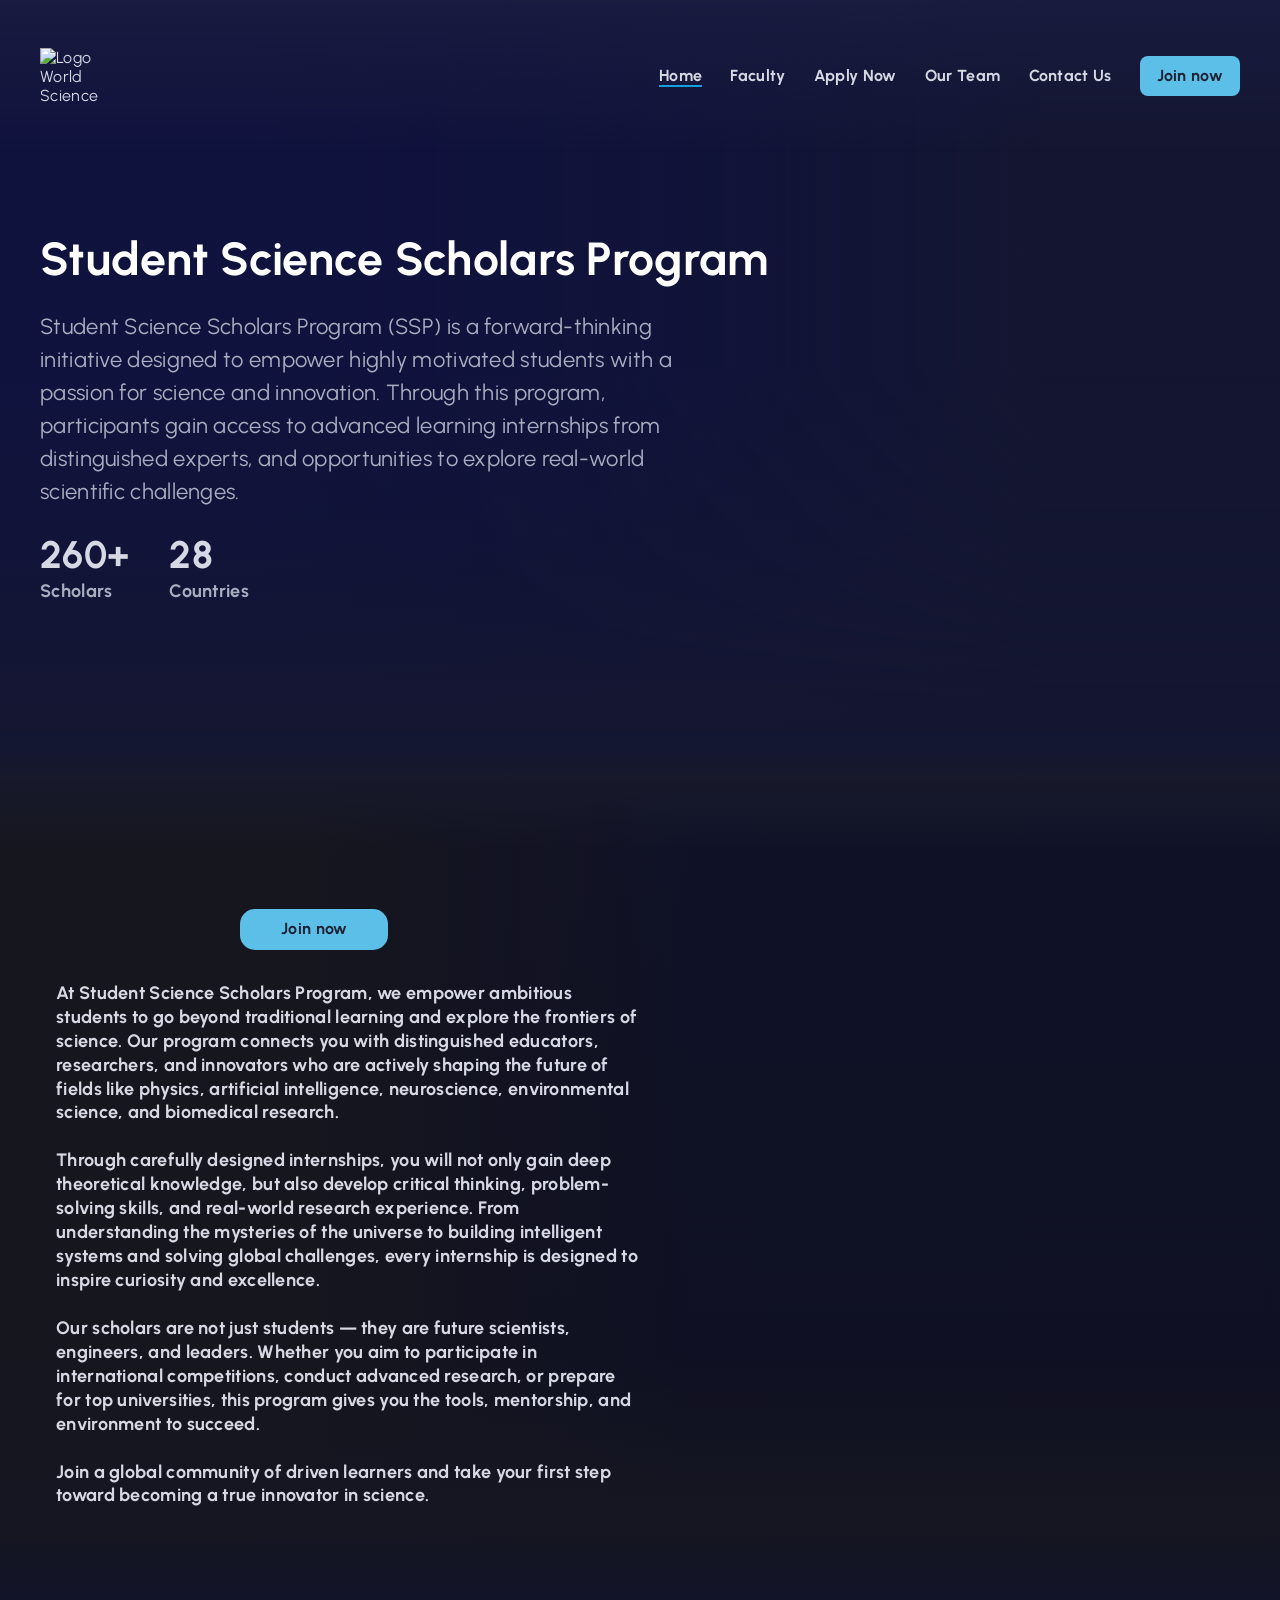
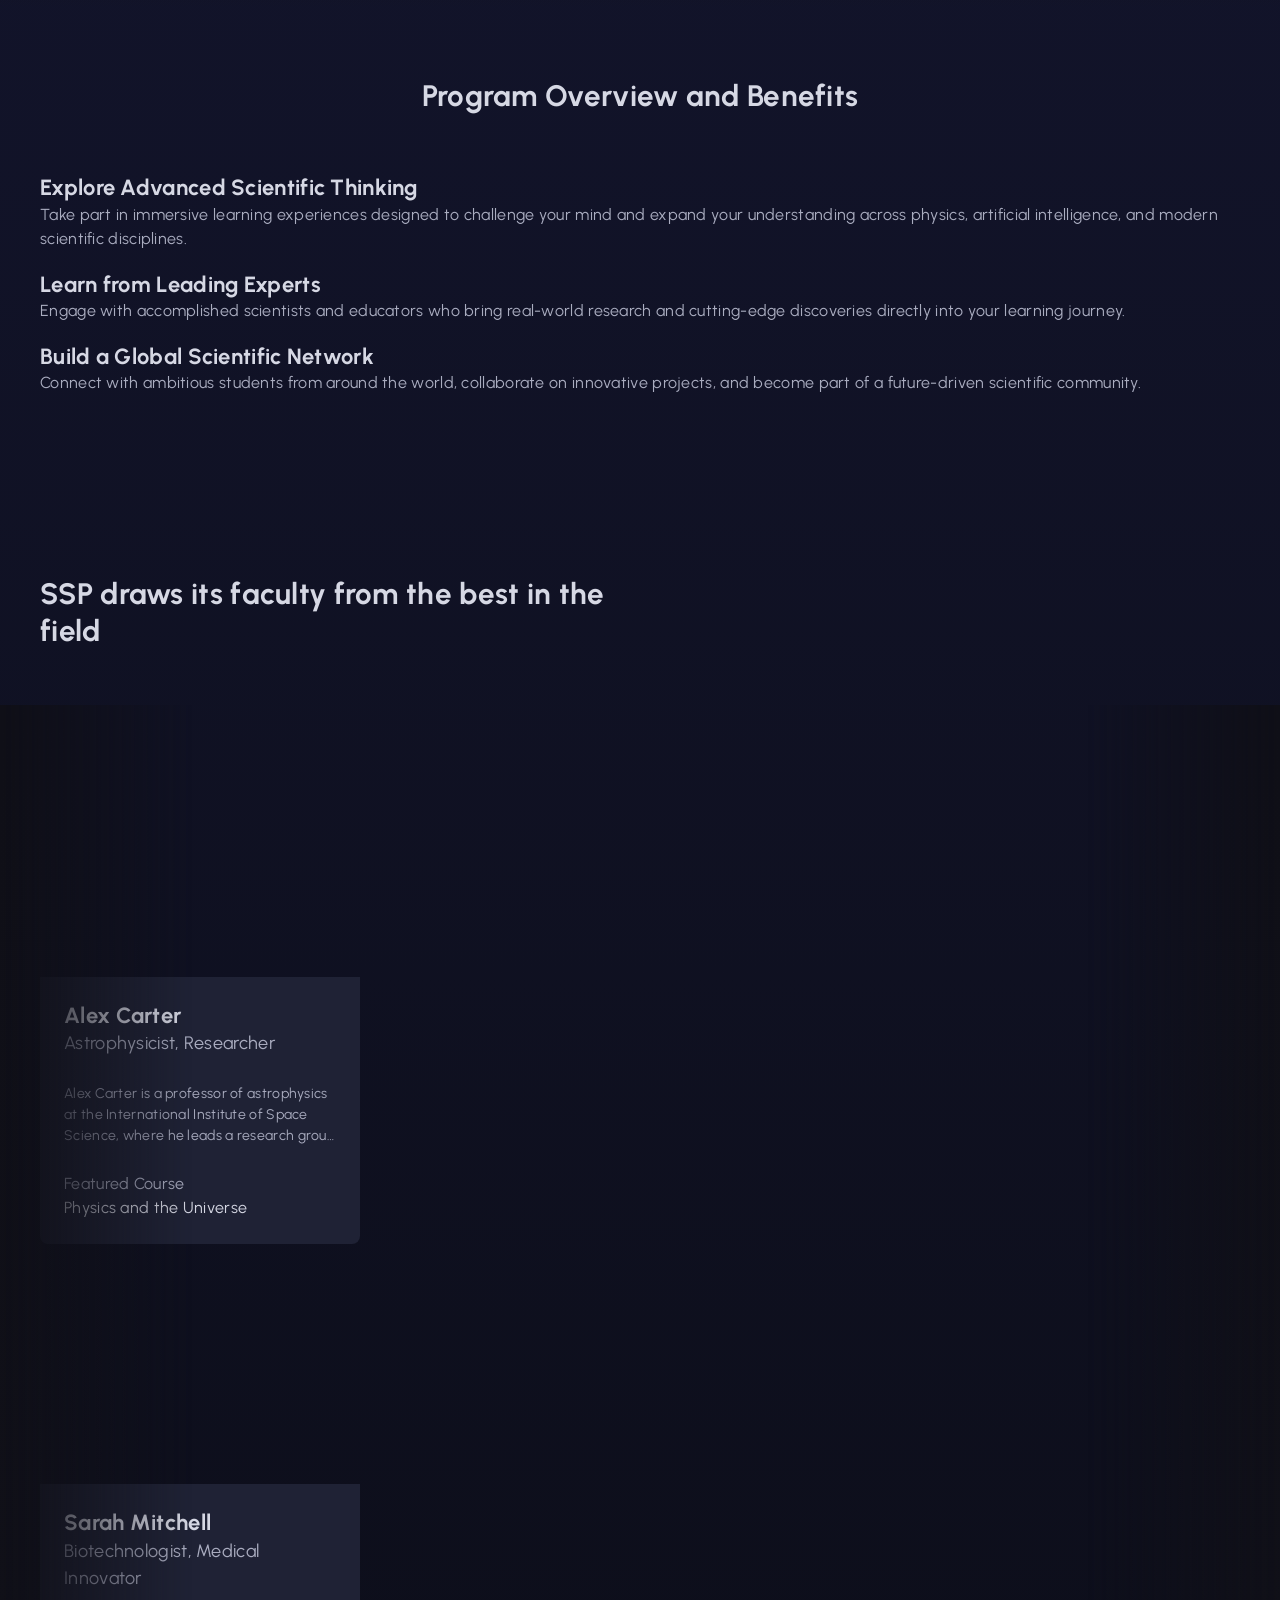
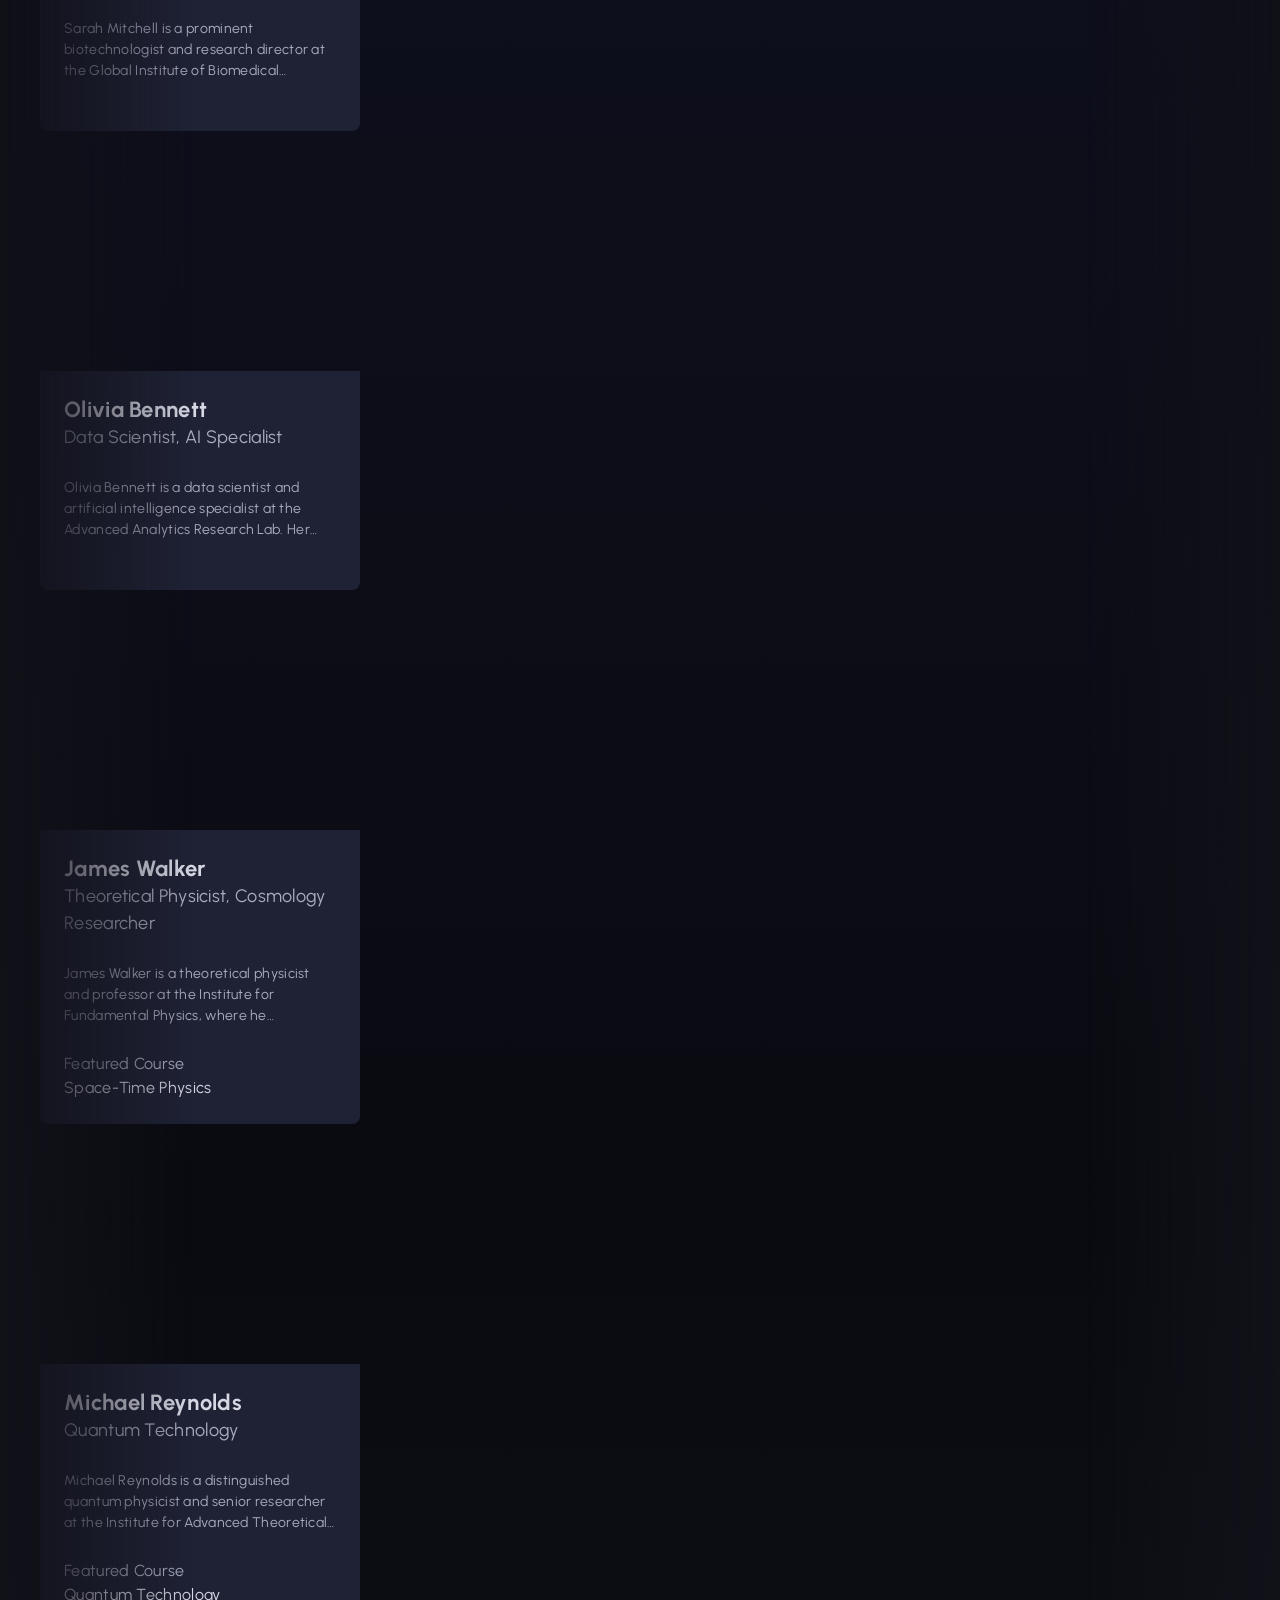
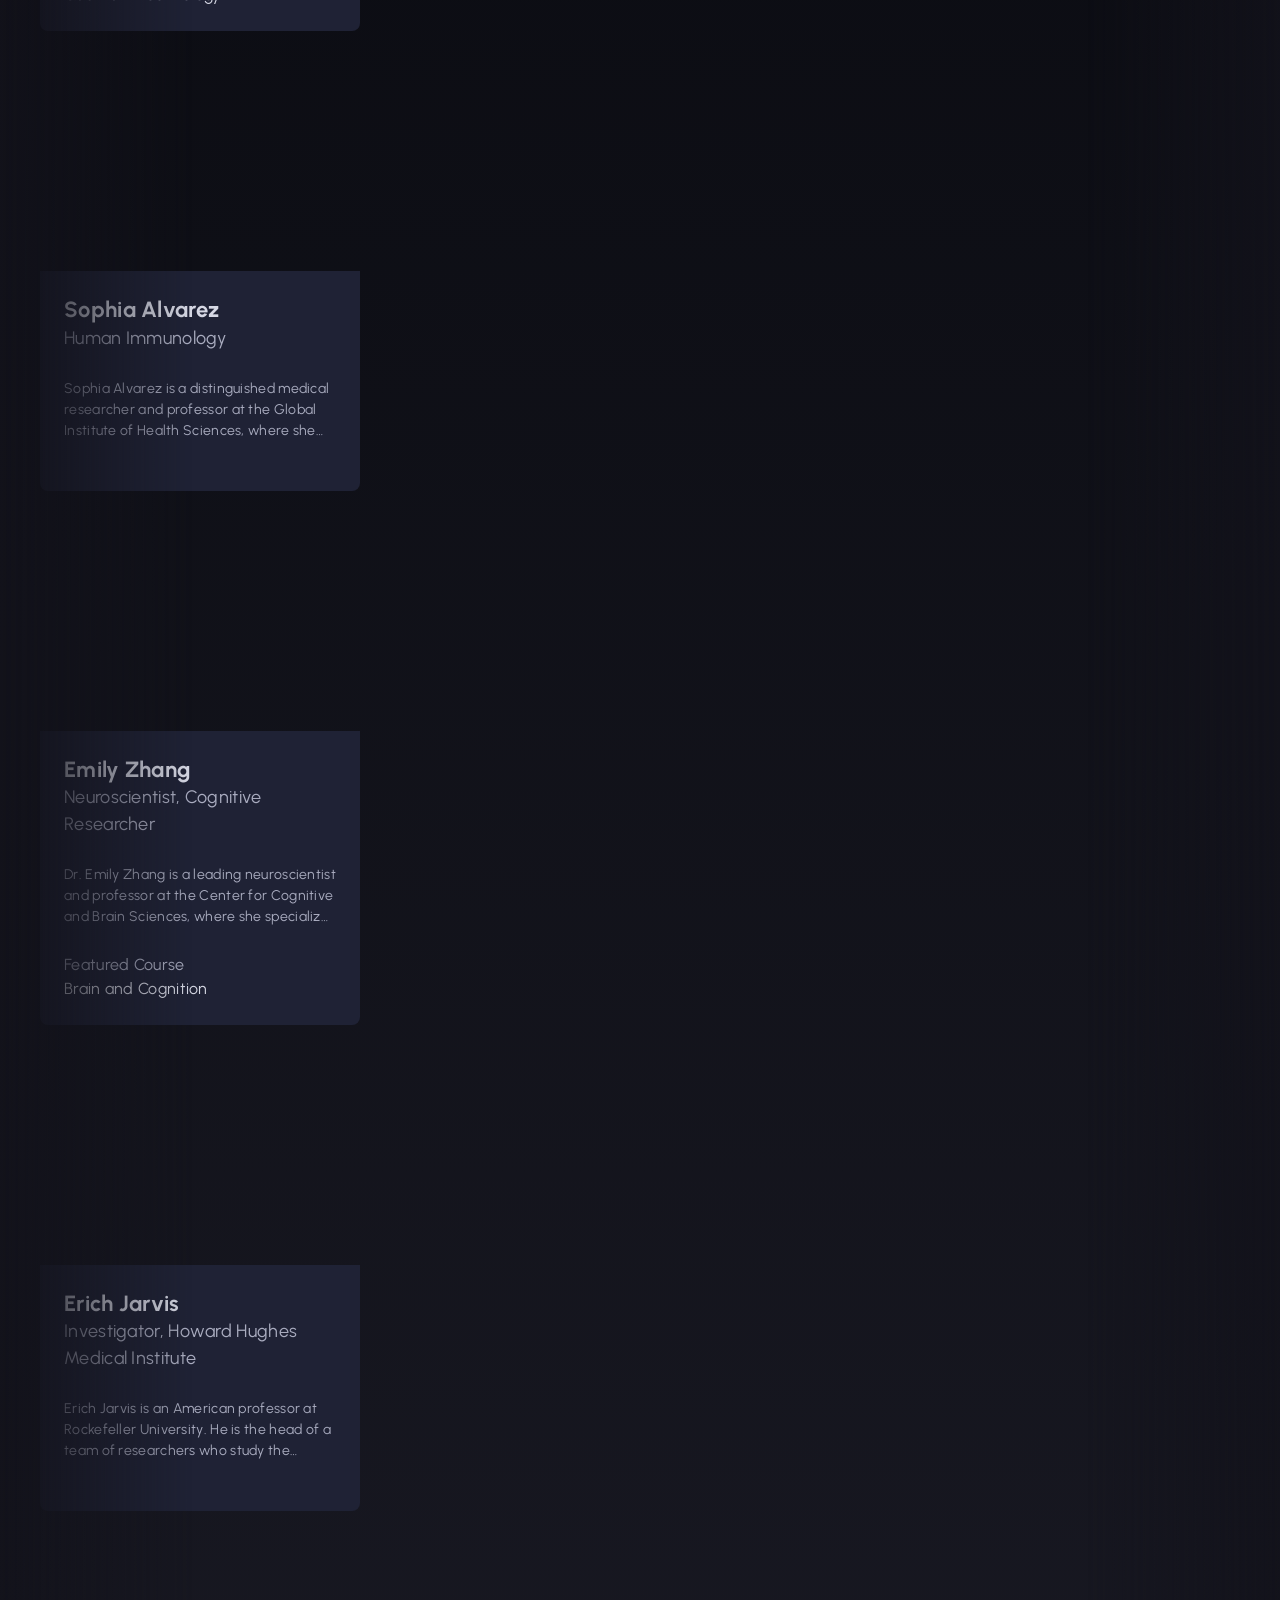
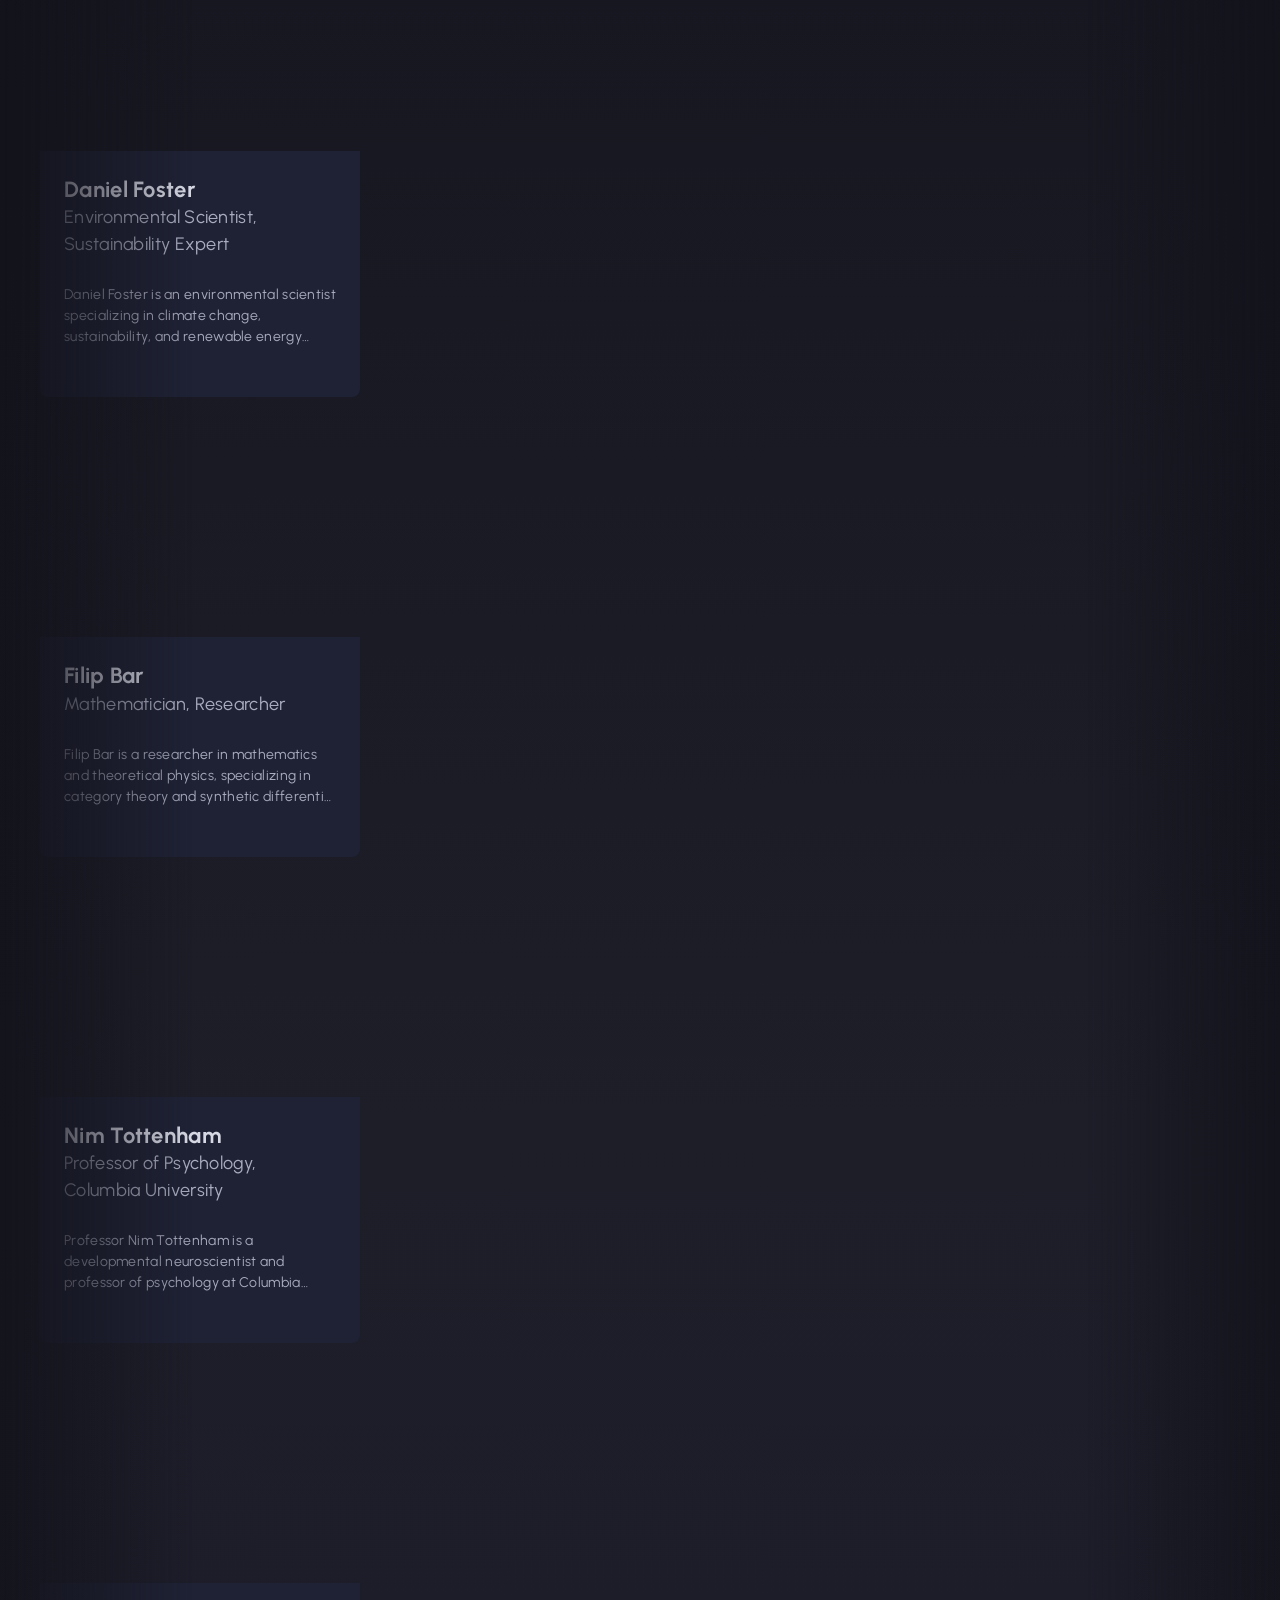
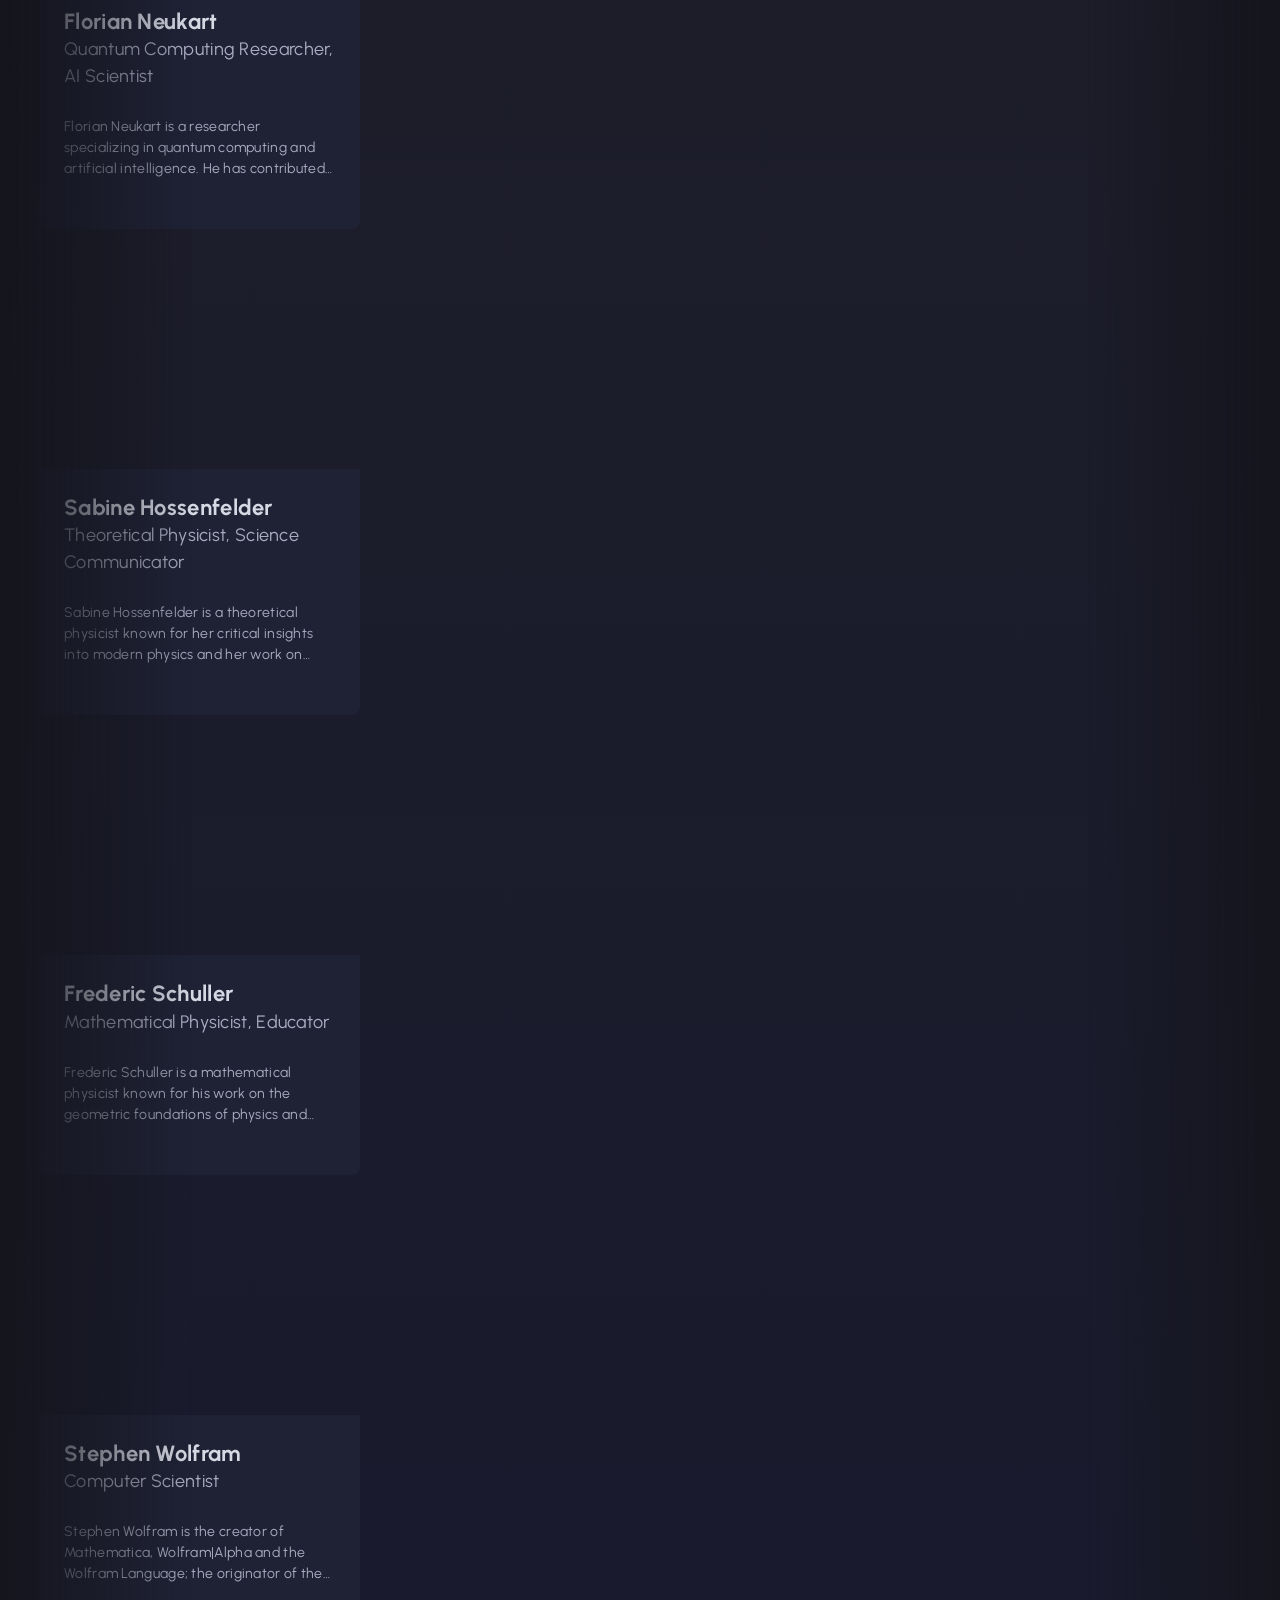
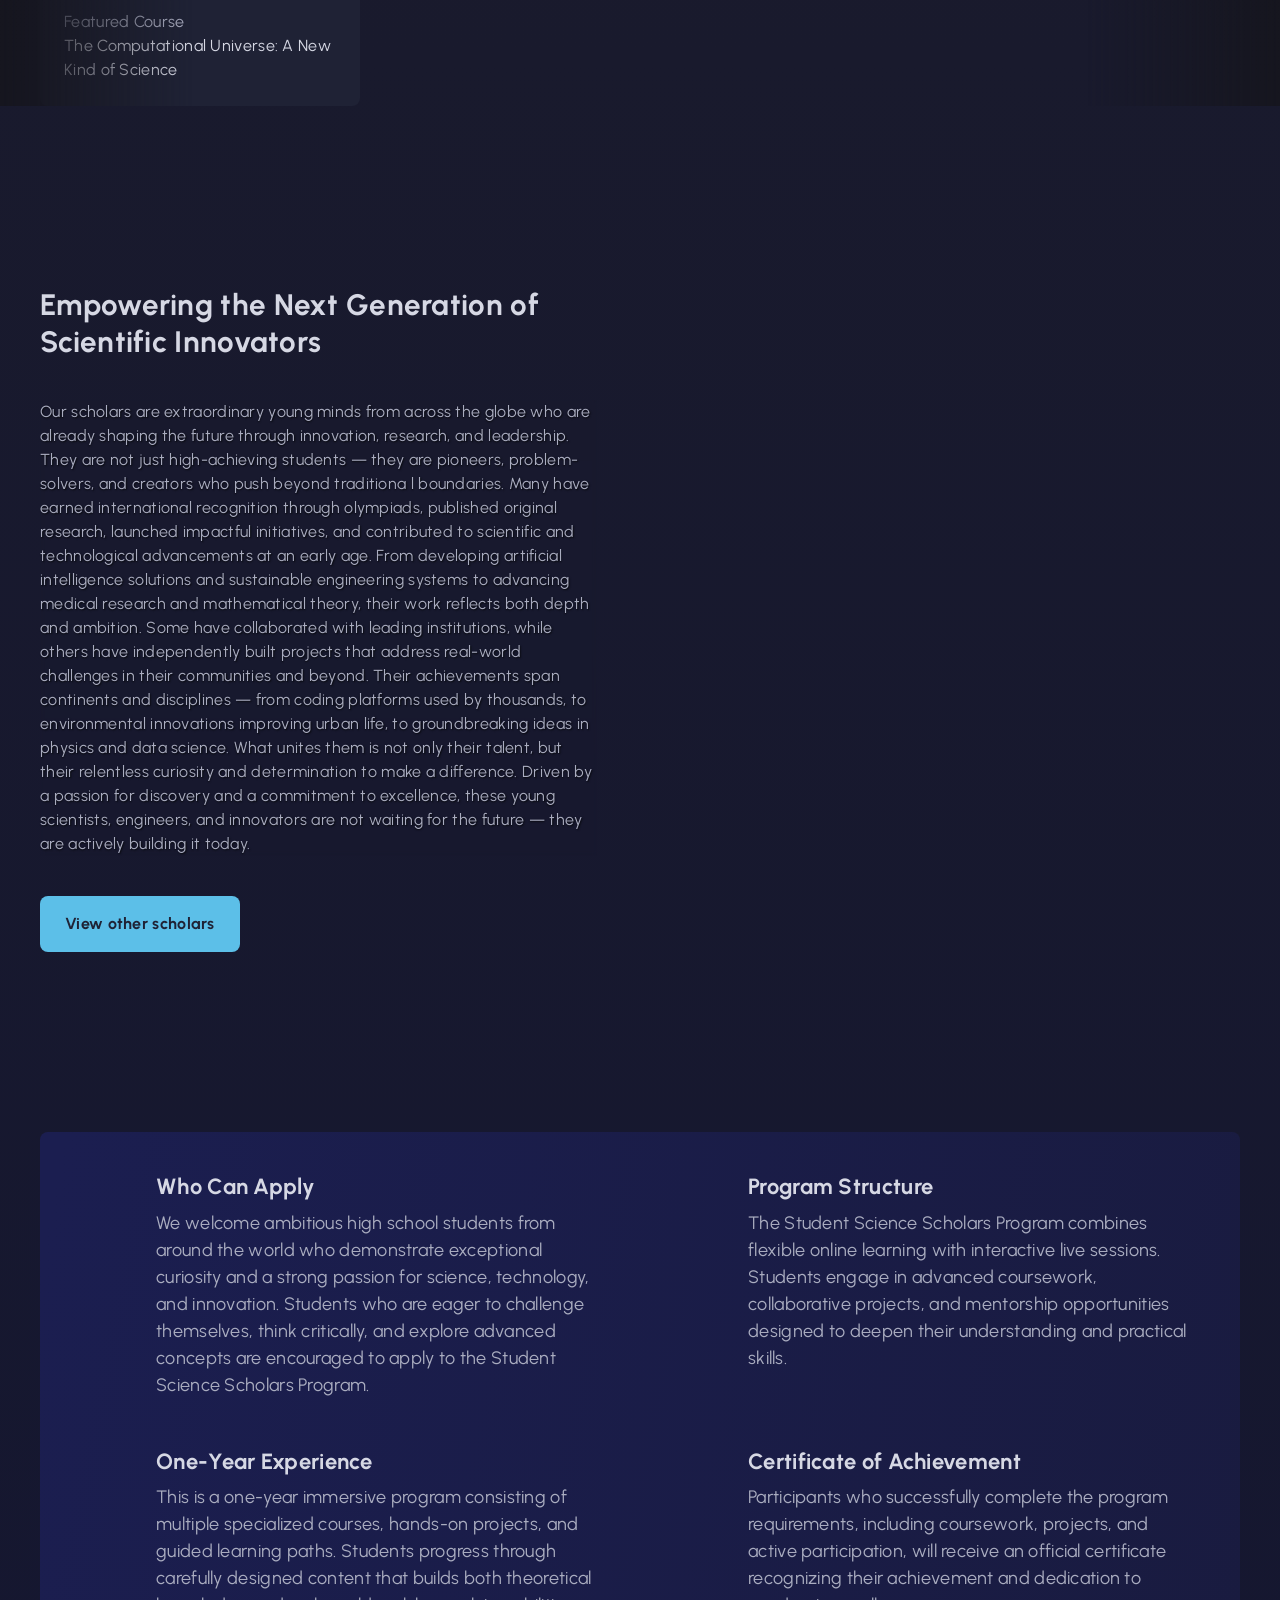
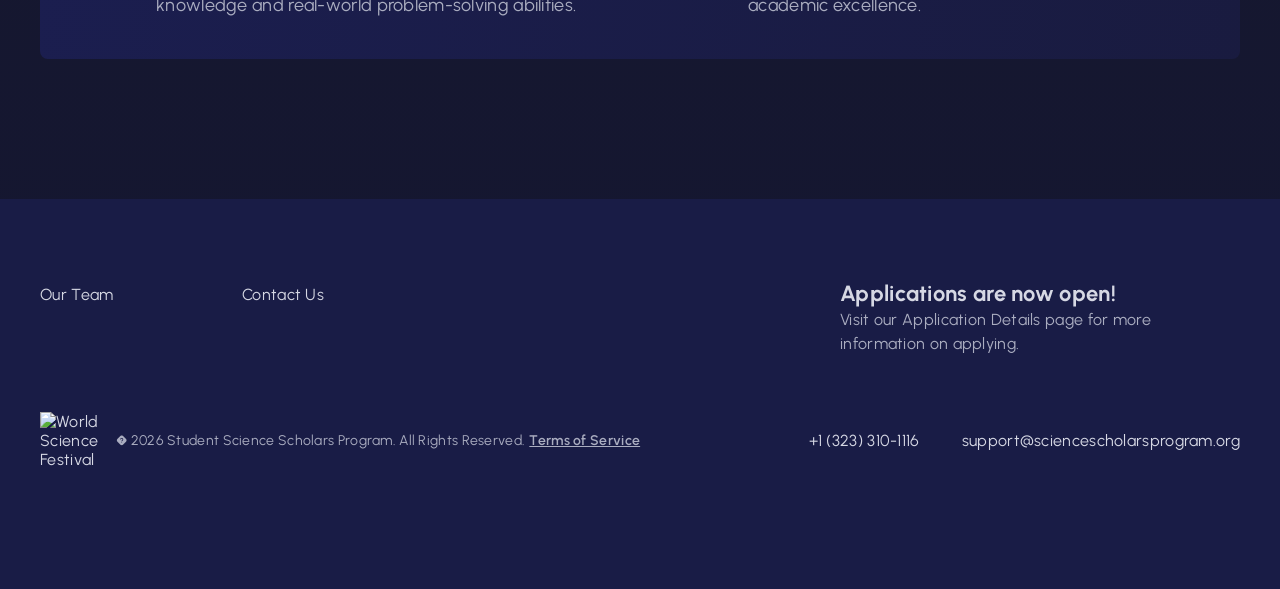
==== index.html @ 5390ad97 "Update index.html" ====
<!DOCTYPE html>
<html lang="en-US">

<head>
    <title> Science Scholars Program</title>
    <meta http-equiv="content-type" content="text/html; charset=utf-8">
    <meta name="format-detection" content="telephone=no">
    <meta name="apple-mobile-web-app-capable" content="yes">
    <meta name="viewport" content="width=device-width, initial-scale=1, maximum-scale=5">
    <link rel="preconnect" href="https://fonts.googleapis.com">
    <link rel="preconnect" href="https://fonts.gstatic.com" crossorigin="">
    <link href="https://fonts.googleapis.com/css2?family=Urbanist:ital,wght@0,100..900;1,100..900&display=swap"
        rel="stylesheet">
    <link rel="stylesheet" type="text/css" href="l1PPI0L1xPgu.net/npm/slick-carousel%401.8.1/slick/slick.css">

    <meta name="robots" content="index, follow, max-image-preview:large, max-snippet:-1, max-video-preview:-1">


    <link rel="alternate" title="oEmbed (JSON)" type="application/json+oembed"
        href="https://184S0ghdeTq5.com/wp-json/oembed/1.0/embed?url=https%3A%2F%2F184S0ghdeTq5.com%2F">
    <link rel="alternate" title="oEmbed (XML)" type="text/xml+oembed"
        href="https://184S0ghdeTq5.com/wp-json/oembed/1.0/embed?url=https%3A%2F%2F184S0ghdeTq5.com%2F&format=xml">
    <style id="wp-img-auto-sizes-contain-inline-css" type="text/css">
        img:is([sizes=auto i], [sizes^="auto," i]) {
            contain-intrinsic-size: 3000px 1500px
        }

        /*# sourceURL=wp-img-auto-sizes-contain-inline-css */
    </style>
    <style id="wp-emoji-styles-inline-css" type="text/css">
        img.wp-smiley,
        img.emoji {
            display: inline !important;
            border: none !important;
            box-shadow: none !important;
            height: 1em !important;
            width: 1em !important;
            margin: 0 0.07em !important;
            vertical-align: -0.1em !important;
            background: none !important;
            padding: 0 !important;
        }

        /*# sourceURL=wp-emoji-styles-inline-css */
    </style>
    <style id="wp-block-library-inline-css" type="text/css">
        :root {
            --wp-block-synced-color: #7a00df;
            --wp-block-synced-color--rgb: 122, 0, 223;
            --wp-bound-block-color: var(--wp-block-synced-color);
            --wp-editor-canvas-background: #ddd;
            --wp-admin-theme-color: #007cba;
            --wp-admin-theme-color--rgb: 0, 124, 186;
            --wp-admin-theme-color-darker-10: #006ba1;
            --wp-admin-theme-color-darker-10--rgb: 0, 107, 160.5;
            --wp-admin-theme-color-darker-20: #005a87;
            --wp-admin-theme-color-darker-20--rgb: 0, 90, 135;
            --wp-admin-border-width-focus: 2px
        }

        @media (min-resolution:192dpi) {
            :root {
                --wp-admin-border-width-focus: 1.5px
            }
        }

        .wp-element-button {
            cursor: pointer
        }

        :root .has-very-light-gray-background-color {
            background-color: #eee
        }

        :root .has-very-dark-gray-background-color {
            background-color: #313131
        }

        :root .has-very-light-gray-color {
            color: #eee
        }

        :root .has-very-dark-gray-color {
            color: #313131
        }

        :root .has-vivid-green-cyan-to-vivid-cyan-blue-gradient-background {
            background: linear-gradient(135deg, #00d084, #0693e3)
        }

        :root .has-purple-crush-gradient-background {
            background: linear-gradient(135deg, #34e2e4, #4721fb 50%, #ab1dfe)
        }

        :root .has-hazy-dawn-gradient-background {
            background: linear-gradient(135deg, #faaca8, #dad0ec)
        }

        :root .has-subdued-olive-gradient-background {
            background: linear-gradient(135deg, #fafae1, #67a671)
        }

        :root .has-atomic-cream-gradient-background {
            background: linear-gradient(135deg, #fdd79a, #004a59)
        }

        :root .has-nightshade-gradient-background {
            background: linear-gradient(135deg, #330968, #31cdcf)
        }

        :root .has-midnight-gradient-background {
            background: linear-gradient(135deg, #020381, #2874fc)
        }

        :root {
            --wp--preset--font-size--normal: 16px;
            --wp--preset--font-size--huge: 42px
        }

        .has-regular-font-size {
            font-size: 1em
        }

        .has-larger-font-size {
            font-size: 2.625em
        }

        .has-normal-font-size {
            font-size: var(--wp--preset--font-size--normal)
        }

        .has-huge-font-size {
            font-size: var(--wp--preset--font-size--huge)
        }

        .has-text-align-center {
            text-align: center
        }

        .has-text-align-left {
            text-align: left
        }

        .has-text-align-right {
            text-align: right
        }

        .has-fit-text {
            white-space: nowrap !important
        }

        #end-resizable-editor-section {
            display: none
        }

        .aligncenter {
            clear: both
        }

        .items-justified-left {
            justify-content: flex-start
        }

        .items-justified-center {
            justify-content: center
        }

        .items-justified-right {
            justify-content: flex-end
        }

        .items-justified-space-between {
            justify-content: space-between
        }

        .screen-reader-text {
            border: 0;
            clip-path: inset(50%);
            height: 1px;
            margin: -1px;
            overflow: hidden;
            padding: 0;
            position: absolute;
            width: 1px;
            word-wrap: normal !important
        }

        .screen-reader-text:focus {
            background-color: #ddd;
            clip-path: none;
            color: #444;
            display: block;
            font-size: 1em;
            height: auto;
            left: 5px;
            line-height: normal;
            padding: 15px 23px 14px;
            text-decoration: none;
            top: 5px;
            width: auto;
            z-index: 100000
        }

        html :where(.has-border-color) {
            border-style: solid
        }

        html :where([style*=border-top-color]) {
            border-top-style: solid
        }

        html :where([style*=border-right-color]) {
            border-right-style: solid
        }

        html :where([style*=border-bottom-color]) {
            border-bottom-style: solid
        }

        html :where([style*=border-left-color]) {
            border-left-style: solid
        }

        html :where([style*=border-width]) {
            border-style: solid
        }

        html :where([style*=border-top-width]) {
            border-top-style: solid
        }

        html :where([style*=border-right-width]) {
            border-right-style: solid
        }

        html :where([style*=border-bottom-width]) {
            border-bottom-style: solid
        }

        html :where([style*=border-left-width]) {
            border-left-style: solid
        }

        html :where(img[class*=wp-image-]) {
            height: auto;
            max-width: 100%
        }

        :where(figure) {
            margin: 0 0 1em
        }

        html :where(.is-position-sticky) {
            --wp-admin--admin-bar--position-offset: var(--wp-admin--admin-bar--height, 0px)
        }

        @media screen and (max-width:600px) {
            html :where(.is-position-sticky) {
                --wp-admin--admin-bar--position-offset: 0px
            }
        }

        /*# sourceURL=wp-block-library-inline-css */
    </style>
    <style id="classic-theme-styles-inline-css" type="text/css">
        /*! This file is auto-generated */
        .wp-block-button__link {
            color: #fff;
            background-color: #32373c;
            border-radius: 9999px;
            box-shadow: none;
            text-decoration: none;
            padding: calc(.667em + 2px) calc(1.333em + 2px);
            font-size: 1.125em
        }

        .wp-block-file__button {
            background: #32373c;
            color: #fff;
            text-decoration: none
        }

        /*# sourceURL=/wp-includes/css/classic-themes.min.css */
    </style>
    <style id="global-styles-inline-css" type="text/css">
        :root {
            --wp--preset--aspect-ratio--square: 1;
            --wp--preset--aspect-ratio--4-3: 4/3;
            --wp--preset--aspect-ratio--3-4: 3/4;
            --wp--preset--aspect-ratio--3-2: 3/2;
            --wp--preset--aspect-ratio--2-3: 2/3;
            --wp--preset--aspect-ratio--16-9: 16/9;
            --wp--preset--aspect-ratio--9-16: 9/16;
            --wp--preset--color--black: #000000;
            --wp--preset--color--cyan-bluish-gray: #abb8c3;
            --wp--preset--color--white: #ffffff;
            --wp--preset--color--pale-pink: #f78da7;
            --wp--preset--color--vivid-red: #cf2e2e;
            --wp--preset--color--luminous-vivid-orange: #ff6900;
            --wp--preset--color--luminous-vivid-amber: #fcb900;
            --wp--preset--color--light-green-cyan: #7bdcb5;
            --wp--preset--color--vivid-green-cyan: #00d084;
            --wp--preset--color--pale-cyan-blue: #8ed1fc;
            --wp--preset--color--vivid-cyan-blue: #0693e3;
            --wp--preset--color--vivid-purple: #9b51e0;
            --wp--preset--gradient--vivid-cyan-blue-to-vivid-purple: linear-gradient(135deg, rgb(6, 147, 227) 0%, rgb(155, 81, 224) 100%);
            --wp--preset--gradient--light-green-cyan-to-vivid-green-cyan: linear-gradient(135deg, rgb(122, 220, 180) 0%, rgb(0, 208, 130) 100%);
            --wp--preset--gradient--luminous-vivid-amber-to-luminous-vivid-orange: linear-gradient(135deg, rgb(252, 185, 0) 0%, rgb(255, 105, 0) 100%);
            --wp--preset--gradient--luminous-vivid-orange-to-vivid-red: linear-gradient(135deg, rgb(255, 105, 0) 0%, rgb(207, 46, 46) 100%);
            --wp--preset--gradient--very-light-gray-to-cyan-bluish-gray: linear-gradient(135deg, rgb(238, 238, 238) 0%, rgb(169, 184, 195) 100%);
            --wp--preset--gradient--cool-to-warm-spectrum: linear-gradient(135deg, rgb(74, 234, 220) 0%, rgb(151, 120, 209) 20%, rgb(207, 42, 186) 40%, rgb(238, 44, 130) 60%, rgb(251, 105, 98) 80%, rgb(254, 248, 76) 100%);
            --wp--preset--gradient--blush-light-purple: linear-gradient(135deg, rgb(255, 206, 236) 0%, rgb(152, 150, 240) 100%);
            --wp--preset--gradient--blush-bordeaux: linear-gradient(135deg, rgb(254, 205, 165) 0%, rgb(254, 45, 45) 50%, rgb(107, 0, 62) 100%);
            --wp--preset--gradient--luminous-dusk: linear-gradient(135deg, rgb(255, 203, 112) 0%, rgb(199, 81, 192) 50%, rgb(65, 88, 208) 100%);
            --wp--preset--gradient--pale-ocean: linear-gradient(135deg, rgb(255, 245, 203) 0%, rgb(182, 227, 212) 50%, rgb(51, 167, 181) 100%);
            --wp--preset--gradient--electric-grass: linear-gradient(135deg, rgb(202, 248, 128) 0%, rgb(113, 206, 126) 100%);
            --wp--preset--gradient--midnight: linear-gradient(135deg, rgb(2, 3, 129) 0%, rgb(40, 116, 252) 100%);
            --wp--preset--font-size--small: 13px;
            --wp--preset--font-size--medium: 20px;
            --wp--preset--font-size--large: 36px;
            --wp--preset--font-size--x-large: 42px;
            --wp--preset--spacing--20: 0.44rem;
            --wp--preset--spacing--30: 0.67rem;
            --wp--preset--spacing--40: 1rem;
            --wp--preset--spacing--50: 1.5rem;
            --wp--preset--spacing--60: 2.25rem;
            --wp--preset--spacing--70: 3.38rem;
            --wp--preset--spacing--80: 5.06rem;
            --wp--preset--shadow--natural: 6px 6px 9px rgba(0, 0, 0, 0.2);
            --wp--preset--shadow--deep: 12px 12px 50px rgba(0, 0, 0, 0.4);
            --wp--preset--shadow--sharp: 6px 6px 0px rgba(0, 0, 0, 0.2);
            --wp--preset--shadow--outlined: 6px 6px 0px -3px rgb(255, 255, 255), 6px 6px rgb(0, 0, 0);
            --wp--preset--shadow--crisp: 6px 6px 0px rgb(0, 0, 0);
        }

        :where(.is-layout-flex) {
            gap: 0.5em;
        }

        :where(.is-layout-grid) {
            gap: 0.5em;
        }

        body .is-layout-flex {
            display: flex;
        }

        .is-layout-flex {
            flex-wrap: wrap;
            align-items: center;
        }

        .is-layout-flex> :is(*, div) {
            margin: 0;
        }

        body .is-layout-grid {
            display: grid;
        }

        .is-layout-grid> :is(*, div) {
            margin: 0;
        }

        :where(.wp-block-columns.is-layout-flex) {
            gap: 2em;
        }

        :where(.wp-block-columns.is-layout-grid) {
            gap: 2em;
        }

        :where(.wp-block-post-template.is-layout-flex) {
            gap: 1.25em;
        }

        :where(.wp-block-post-template.is-layout-grid) {
            gap: 1.25em;
        }

        .has-black-color {
            color: var(--wp--preset--color--black) !important;
        }

        .has-cyan-bluish-gray-color {
            color: var(--wp--preset--color--cyan-bluish-gray) !important;
        }

        .has-white-color {
            color: var(--wp--preset--color--white) !important;
        }

        .has-pale-pink-color {
            color: var(--wp--preset--color--pale-pink) !important;
        }

        .has-vivid-red-color {
            color: var(--wp--preset--color--vivid-red) !important;
        }

        .has-luminous-vivid-orange-color {
            color: var(--wp--preset--color--luminous-vivid-orange) !important;
        }

        .has-luminous-vivid-amber-color {
            color: var(--wp--preset--color--luminous-vivid-amber) !important;
        }

        .has-light-green-cyan-color {
            color: var(--wp--preset--color--light-green-cyan) !important;
        }

        .has-vivid-green-cyan-color {
            color: var(--wp--preset--color--vivid-green-cyan) !important;
        }

        .has-pale-cyan-blue-color {
            color: var(--wp--preset--color--pale-cyan-blue) !important;
        }

        .has-vivid-cyan-blue-color {
            color: var(--wp--preset--color--vivid-cyan-blue) !important;
        }

        .has-vivid-purple-color {
            color: var(--wp--preset--color--vivid-purple) !important;
        }

        .has-black-background-color {
            background-color: var(--wp--preset--color--black) !important;
        }

        .has-cyan-bluish-gray-background-color {
            background-color: var(--wp--preset--color--cyan-bluish-gray) !important;
        }

        .has-white-background-color {
            background-color: var(--wp--preset--color--white) !important;
        }

        .has-pale-pink-background-color {
            background-color: var(--wp--preset--color--pale-pink) !important;
        }

        .has-vivid-red-background-color {
            background-color: var(--wp--preset--color--vivid-red) !important;
        }

        .has-luminous-vivid-orange-background-color {
            background-color: var(--wp--preset--color--luminous-vivid-orange) !important;
        }

        .has-luminous-vivid-amber-background-color {
            background-color: var(--wp--preset--color--luminous-vivid-amber) !important;
        }

        .has-light-green-cyan-background-color {
            background-color: var(--wp--preset--color--light-green-cyan) !important;
        }

        .has-vivid-green-cyan-background-color {
            background-color: var(--wp--preset--color--vivid-green-cyan) !important;
        }

        .has-pale-cyan-blue-background-color {
            background-color: var(--wp--preset--color--pale-cyan-blue) !important;
        }

        .has-vivid-cyan-blue-background-color {
            background-color: var(--wp--preset--color--vivid-cyan-blue) !important;
        }

        .has-vivid-purple-background-color {
            background-color: var(--wp--preset--color--vivid-purple) !important;
        }

        .has-black-border-color {
            border-color: var(--wp--preset--color--black) !important;
        }

        .has-cyan-bluish-gray-border-color {
            border-color: var(--wp--preset--color--cyan-bluish-gray) !important;
        }

        .has-white-border-color {
            border-color: var(--wp--preset--color--white) !important;
        }

        .has-pale-pink-border-color {
            border-color: var(--wp--preset--color--pale-pink) !important;
        }

        .has-vivid-red-border-color {
            border-color: var(--wp--preset--color--vivid-red) !important;
        }

        .has-luminous-vivid-orange-border-color {
            border-color: var(--wp--preset--color--luminous-vivid-orange) !important;
        }

        .has-luminous-vivid-amber-border-color {
            border-color: var(--wp--preset--color--luminous-vivid-amber) !important;
        }

        .has-light-green-cyan-border-color {
            border-color: var(--wp--preset--color--light-green-cyan) !important;
        }

        .has-vivid-green-cyan-border-color {
            border-color: var(--wp--preset--color--vivid-green-cyan) !important;
        }

        .has-pale-cyan-blue-border-color {
            border-color: var(--wp--preset--color--pale-cyan-blue) !important;
        }

        .has-vivid-cyan-blue-border-color {
            border-color: var(--wp--preset--color--vivid-cyan-blue) !important;
        }

        .has-vivid-purple-border-color {
            border-color: var(--wp--preset--color--vivid-purple) !important;
        }

        .has-vivid-cyan-blue-to-vivid-purple-gradient-background {
            background: var(--wp--preset--gradient--vivid-cyan-blue-to-vivid-purple) !important;
        }

        .has-light-green-cyan-to-vivid-green-cyan-gradient-background {
            background: var(--wp--preset--gradient--light-green-cyan-to-vivid-green-cyan) !important;
        }

        .has-luminous-vivid-amber-to-luminous-vivid-orange-gradient-background {
            background: var(--wp--preset--gradient--luminous-vivid-amber-to-luminous-vivid-orange) !important;
        }

        .has-luminous-vivid-orange-to-vivid-red-gradient-background {
            background: var(--wp--preset--gradient--luminous-vivid-orange-to-vivid-red) !important;
        }

        .has-very-light-gray-to-cyan-bluish-gray-gradient-background {
            background: var(--wp--preset--gradient--very-light-gray-to-cyan-bluish-gray) !important;
        }

        .has-cool-to-warm-spectrum-gradient-background {
            background: var(--wp--preset--gradient--cool-to-warm-spectrum) !important;
        }

        .has-blush-light-purple-gradient-background {
            background: var(--wp--preset--gradient--blush-light-purple) !important;
        }

        .has-blush-bordeaux-gradient-background {
            background: var(--wp--preset--gradient--blush-bordeaux) !important;
        }

        .has-luminous-dusk-gradient-background {
            background: var(--wp--preset--gradient--luminous-dusk) !important;
        }

        .has-pale-ocean-gradient-background {
            background: var(--wp--preset--gradient--pale-ocean) !important;
        }

        .has-electric-grass-gradient-background {
            background: var(--wp--preset--gradient--electric-grass) !important;
        }

        .has-midnight-gradient-background {
            background: var(--wp--preset--gradient--midnight) !important;
        }

        .has-small-font-size {
            font-size: var(--wp--preset--font-size--small) !important;
        }

        .has-medium-font-size {
            font-size: var(--wp--preset--font-size--medium) !important;
        }

        .has-large-font-size {
            font-size: var(--wp--preset--font-size--large) !important;
        }

        .has-x-large-font-size {
            font-size: var(--wp--preset--font-size--x-large) !important;
        }

        /*# sourceURL=global-styles-inline-css */
    </style>

    <link rel="stylesheet" id="theme-css-css" href="wp-content/themes/world-science/css/theme.min_ver%3D1.50.css"
        type="text/css" media="all">
    <script type="text/javascript" src="wp-includes/js/jquery/jquery.min_ver%3D3.7.1.js" id="jquery-core-js"></script>
    <script type="text/javascript" src="wp-includes/js/jquery/jquery-migrate.min_ver%3D3.4.1.js"
        id="jquery-migrate-js"></script>
    <link rel="https://api.w.org/" href="https://184S0ghdeTq5.com/wp-json/">
    <link rel="alternate" title="JSON" type="application/json" href="https://184S0ghdeTq5.com/wp-json/wp/v2/pages/628">
    <link rel="EditURI" type="application/rsd+xml" title="RSD" href="https://184S0ghdeTq5.com/xmlrpc.php?rsd">
    <link rel="shortlink" href="https://184S0ghdeTq5.com/">
    <link rel="icon" href="wp-content/uploads/2025/07/wss_logo.png" sizes="32x32">
    <link rel="icon" href="wp-content/uploads/2025/07/wss_logo.png" sizes="192x192">
    <link rel="apple-touch-icon" href="wp-content/uploads/2025/07/wss_logo.png">
    <meta name="msapplication-TileImage" content="">
</head>

<body class="home wp-singular page-template-default page page-id-628 page-parent wp-theme-world-science">
    <div id="loader-wrapper"></div>

    <div id="content-block">

        <header>
            <div class="header-inner">
                <div class="container-fluid">
                    <a href="#main" class="skip-link btn btn-primary small" data-anchor="#main">Go to main content</a>
                    <div class="header-wrapper">
                        <a href="/" class="logo" role="link" tabindex="0">
                            <img src="wp-content/uploads/2025/07/wss_logo.png" alt="Logo World Science" width="88"
                                height="88">
                        </a>

                        <div class="mobile-button-wrapper">
                            <div class="mobile-button" aria-expanded="false" role="button" tabindex="0"
                                aria-label="Open navigation"><span></span></div>
                        </div>

                        <div class="menu-toggle">
                            <nav class="navigation" role="navigation" aria-label="Main">



                                <ul id="main-menu">
                                    <li class="menu-item page-id-628 current-menu-item active single">
                                        <a href="/" data-target="single">Home</a>
                                    </li>

                                    <li class="menu-item page-id-479 single">
                                        <a href="faculty" data-target="single">Faculty</a>
                                    </li>

                                    <li class="menu-item page-id-524 single">
                                        <a href="application-details" data-target="single">Apply Now</a>
                                    </li>

                                    <li class="menu-item page-id-802 single">
                                        <a href="our-team" data-target="single">Our Team</a>
                                    </li>

                                    <li class="menu-item page-id-525 single">
                                        <a href="contact-us" data-target="single">Contact Us</a>
                                    </li>


                                </ul>


                            </nav>
                            <div class="nav-ctas">
                                <a class="lw-sso-link btn small btn-primary" href="application-details">Join
                                    now
                                </a>
                            </div>
                        </div>



                        <div class="sub-menu-wrapper">
                        </div>


                    </div>
                </div>
            </div>
        </header>

        <main tabindex="-1" id="main">

            <section class="header-section">
                <div class="header-with-stats general-header video-header header-block background-image"
                    style="--bg-image: url(wp-content/uploads/2024/03/scholars-program-bg-aspect-ratio-16-9.jpg)">
                    <div class="general-header-overlay"></div>
                    <div class="video-wrapper">
                        <video autoplay="" muted="" playsinline="" loop="" id="video-bg">
                            <source src="wp-content/uploads/2024/03/321a-4d2e-88e2-705532b7fe0d.mp4" type="video/mp4">
                        </video>
                        <div class="general-header-overlay"></div>
                        <div class="bg-overlay"></div>
                    </div>
                    <div class="container-fluid">
                        <div class="base-wrapper">
                            <div class="general-header-text">
                                <h1>Student Science Scholars Program</h1>
                                <div class="h4">
                                    Student Science Scholars Program (SSP) is a forward-thinking initiative designed to empower highly motivated students with a passion for science and innovation. Through this program, participants gain access to advanced learning internships from distinguished experts, and opportunities to explore real-world scientific challenges.


                                </div>
                                <div class="data-stats">
                                    <div class="data-stat">
                                        <h2 class="text-stat">260+</h2>
                                        <label class="text-label">Scholars</label>
                                    </div>
                                    <div class="data-stat">
                                        <h2 class="text-stat">28</h2>
                                        <label class="text-label">Countries</label>
                                    </div>
                                </div>
                            </div>
                        </div>
                    </div>
                </div>
            </section>

            <div class="body-ctn">
                <section class="body-section featured-video-section
">
                    <div class="featured-video-bg-blur featured-video-bg-blur-01"></div>
                    <div class="featured-video-bg-blur featured-video-bg-blur-02"></div>
                    <div class="featured-video-bg-blur featured-video-bg-blur-03"></div>
                    <div class="featured-video background-image"
                        style="--bg-image: url('wp-content/uploads/new/112w.jpg'); background-image: var(--bg-image); background-size: cover; background-position: center;">
                        <div class="featured-video-container">
                            <div class="featured-video-darken"></div>
                            <div class="featured-video-overlay">

                                <a href="#Brian-speaking-aspect-ratio-12-7" data-type="single"
                                    class="featured-video-link">
                                    <a href="application-details" class="featured-video-link">
                                        <span class="btn small btn-primary"
                                            style="padding: 8px 40px; border-radius: 15px; 
                                            right: -200px; top: 50%; transform: translateY(0%); z-index: 10; pointer-events: auto;"">
                                            Join now
                                        </span>
                                    </a>

                                    <div class=" featured-video-overlay-text">
                                            <h5>At Student Science Scholars Program, we empower ambitious students to
                                                go beyond traditional learning and explore the frontiers of science.
                                                Our program connects you with distinguished educators, researchers, and 
                                                innovators who are actively shaping the future of fields like physics,
                                                artificial intelligence, neuroscience, environmental science, and biomedical 
                                                research.</h5>
                                            <h5><br></h5>
                                            <h5>Through carefully designed internships, you will not only gain deep theoretical
                                                knowledge, but also develop critical thinking, problem-solving skills, 
                                                and real-world research experience. From understanding the mysteries of 
                                                the universe to building intelligent systems and solving global challenges, 
                                                every internship is designed to inspire curiosity and excellence.</h5>
                                            <h5><br></h5>
                                            <h5> Our scholars are not just students — they are future scientists,
                                                engineers, and leaders. Whether you aim to participate in international
                                                competitions, conduct advanced research, or prepare for top
                                                universities, this program gives you the tools, mentorship, and
                                                environment to succeed.</h5>
                                            <h5><br></h5>
                                            <h5> Join a global community of driven learners and take your first step
                                                toward becoming a true innovator in science.</h5>
                                            <p></p>
                            </div>
                        </div>
                    </div>
            </div>
            </section>


            <section class="body-section ">
                <div class="container-fluid">
                    <div class="base-wrapper">
                        <div class="image-text-carousel">
                            <div class="block-title text-center">
                                <h3>Program Overview and Benefits</h3>
                            </div>
                            <div class="quote-slider image-text-slider">
                                <div class="image-text-slide">
                                    <div class="its-img">
                                        <img src="wp-content/uploads/new/7.jpg" alt="">
                                    </div>
                                    <div class="its-text">
                                        <h4>Explore Advanced Scientific Thinking </h4>
                                        <div class="text">
                                            <p>Take part in immersive learning experiences designed to challenge your
                                                mind and expand your understanding across physics, artificial
                                                intelligence, and modern scientific disciplines.</p>
                                        </div>
                                    </div>
                                </div>
                                <div class="image-text-slide">
                                    <div class="its-img">
                                        <img src="wp-content/uploads/new/1.jpg" alt="">
                                    </div>
                                    <div class="its-text">
                                        <h4>Learn from Leading Experts
                                        </h4>
                                        <div class="text">
                                            <p>Engage with accomplished scientists and educators who bring real-world
                                                research and cutting-edge discoveries directly into your learning
                                                journey.</p>
                                        </div>
                                    </div>
                                </div>
                                <div class="image-text-slide">
                                    <div class="its-img">
                                        <img src="wp-content/uploads/new/2.jpg" alt="">
                                    </div>
                                    <div class="its-text">
                                        <h4>Build a Global Scientific Network
                                        </h4>
                                        <div class="text">
                                            <p>Connect with ambitious students from around the world, collaborate on
                                                innovative projects, and become part of a future-driven scientific
                                                community.
                                            </p>
                                        </div>
                                    </div>
                                </div>
                            </div>
                        </div>
                    </div>
                </div>
            </section>
            <section class="body-section ">
                <div class="container-fluid">
                    <div class="faculty-carousel">
                        <div class="base-wrapper">
                            <div class="faculty-carousel-text">
                                <div class="fct-left">
                                    <div class="block-title reduced-mb">
                                        <h3>SSP draws its faculty from the best in the field</h3>
                                    </div>
                                </div>
                            </div>
                        </div>
                        <div class="full-wrapper faculty-slider-wrapper">
                            <div class="faculty-slider">
                                <div class="faculty-slide">
                                    <div class="profile-card faculty-card">
                                        <a class="link-to-faculty-modal" href="#fm-469">
                                            <div class="profile-card-image">
                                                <span class="background-image"
                                                    style="background-image: url('wp-content/uploads/dr/1.jpg'); height:250px; display:block;">
                                                </span>
                                            </div>
                                            <div class="profile-card-main">
                                                <div class="profile-card-content">
                                                    <h4>Alex Carter </h4>
                                                    <label>Astrophysicist, Researcher</label>
                                                    <p>Alex Carter is a professor of astrophysics at the
                                                        International Institute of Space Science, where he
                                                        leads a research group focused on galaxy formation
                                                        and dark matter dynamics. Carter is widely recognized
                                                        for his contributions to computational cosmology,
                                                        particularly in developing simulation models that map
                                                        the large-scale structure of the universe. His research
                                                        has advanced our understanding of how galaxies evolve
                                                        over billions of years and how invisible matter shapes
                                                        cosmic behavior. In addition to his academic work, Carter
                                                        has authored several influential publications and
                                                        frequently collaborates with international space agencies
                                                        on observational missions. He is also an advocate for
                                                        science education, delivering public lectures aimed at
                                                        inspiring the next generation of scientists. His recent
                                                        work explores the intersection between artificial
                                                        intelligence and astrophysical data analysis.</p>
                                                </div>
                                                <div class="profile-card-footer">
                                                    <label>Featured Course</label>
                                                    <label class="neutral-20">Physics and the Universe</label>
                                                </div>
                                            </div>
                                        </a>
                                    </div>
                                </div>
                                <div class="faculty-slide">
                                    <div class="profile-card faculty-card">
                                        <a class="link-to-faculty-modal" href="#fm-853">
                                            <div class="profile-card-image">


                                                <span class="background-image"
                                                    style="background-image: url('wp-content/uploads/dr/4.jpg'); height:250px; display:block;">
                                                </span>

                                            </div>
                                            <div class="profile-card-main">
                                                <div class="profile-card-content">
                                                    <h4>Sarah Mitchell </h4>
                                                    <label>Biotechnologist, Medical Innovator</label>
                                                    <p>Sarah Mitchell is a prominent biotechnologist and research
                                                        director at the Global Institute of Biomedical Innovation.
                                                        Her work focuses on genetic engineering, regenerative
                                                        medicine, and the development of advanced therapeutic
                                                        technologies. Mitchell has led multiple research initiatives
                                                        aimed at improving disease treatment through biological
                                                        systems and synthetic biology. Her contributions have helped
                                                        pave the way for new approaches in personalized medicine and
                                                        healthcare innovation. She has published numerous research
                                                        papers and is a frequent speaker at international scientific
                                                        conferences. Beyond her laboratory work, Mitchell is
                                                        committed
                                                        to bridging the gap between science and society, advocating
                                                        for
                                                        ethical practices in biotechnology and increased access to
                                                        medical</p>
                                                </div>
                                                <div class="profile-card-footer">
                                                </div>
                                            </div>
                                        </a>
                                    </div>
                                </div>
                                <div class="faculty-slide">
                                    <div class="profile-card faculty-card">
                                        <a class="link-to-faculty-modal" href="#fm-850">
                                            <div class="profile-card-image">
                                                <span class="background-image"
                                                    style="background-image: url('wp-content/uploads/dr/6.png'); height:250px; display:block;">
                                                </span>
                                            </div>
                                            <div class="profile-card-main">
                                                <div class="profile-card-content">
                                                    <h4>Olivia Bennett </h4>
                                                    <label>Data Scientist, AI Specialist</label>
                                                    <p>Olivia Bennett is a data scientist and artificial
                                                        intelligence specialist at the Advanced Analytics
                                                        Research Lab. Her work focuses on machine learning,
                                                        predictive modeling, and the application of data-driven
                                                        solutions to complex global challenges. Bennett has
                                                        developed advanced algorithms used in fields ranging
                                                        from healthcare to environmental science. Her research
                                                        emphasizes the ethical use of data and the importance
                                                        of transparency in artificial intelligence systems. She
                                                        has collaborated with leading technology organizations
                                                        and has contributed to innovative projects aimed at
                                                        mproving decision-making processes through data analysis.
                                                        Bennett is also dedicated to education, mentoring aspiring
                                                        data scientists and promoting the integration of AI in
                                                        scientific research.</p>
                                                </div>
                                                <div class="profile-card-footer">
                                                </div>
                                            </div>
                                        </a>
                                    </div>
                                </div>
                                <div class="faculty-slide">
                                    <div class="profile-card faculty-card">
                                        <a class="link-to-faculty-modal" href="#fm-856">
                                            <div class="profile-card-image">
                                                <span class="background-image"
                                                    style="background-image: url('wp-content/uploads/dr/7.jpg'); height:250px; display:block;">
                                                </span>
                                            </div>
                                            <div class="profile-card-main">
                                                <div class="profile-card-content">
                                                    <h4>James Walker </h4>
                                                    <label>Theoretical Physicist, Cosmology Researcher</label>
                                                    <p>James Walker is a theoretical physicist and professor
                                                        at the Institute for Fundamental Physics, where he
                                                        specializes in cosmology and the nature of space-time.
                                                        His research explores the underlying principles that
                                                        govern the universe, including black holes, quantum
                                                        gravity, and the origins of the cosmos. Walker is known
                                                        for developing innovative theoretical models that attempt
                                                        to unify classical physics with quantum mechanics,
                                                        contributing to ongoing efforts to formulate a comprehensive
                                                        theory of everything. His work has been featured in numerous
                                                        leading scientific journals and has influenced a wide range
                                                        of research in modern physics. In addition to his academic
                                                        achievements, Walker is a passionate science communicator,
                                                        frequently delivering lectures and participating in
                                                        international conferences aimed at making complex scientific
                                                        concepts accessible to broader audiences. His recent
                                                        research focuses on the relationship between information
                                                        theory and the structure of space-time.
                                                </div>
                                                <div class="profile-card-footer">
                                                    <label>Featured Course</label>
                                                    <label class="neutral-20">Space-Time Physics</label>
                                                </div>
                                            </div>
                                        </a>
                                    </div>
                                </div>
                                <div class="faculty-slide">
                                    <div class="profile-card faculty-card">
                                        <a class="link-to-faculty-modal" href="#fm-822">
                                            <div class="profile-card-image">
                                                <span class="background-image"
                                                    style="background-image: url('wp-content/uploads/dr/3.jpg'); height:250px; display:block;">
                                                </span>
                                            </div>
                                            <div class="profile-card-main">
                                                <div class="profile-card-content">
                                                    <h4>Michael Reynolds </h4>
                                                    <label>Quantum Technology </label>
                                                    <p> Michael Reynolds is a distinguished quantum physicist and
                                                        senior researcher at the Institute for Advanced Theoretical
                                                        Physics. His work centers on quantum computing, particle
                                                        interactions, and the fundamental principles governing
                                                        subatomic systems. Reynolds has played a key role in
                                                        advancing quantum algorithms that aim to revolutionize
                                                        computing power and data processing. His research bridges
                                                        the gap between abstract theoretical models and real-world
                                                        technological applications. He has contributed to several
                                                        international collaborations focused on next-generation
                                                        quantum technologies and has been recognized for his
                                                        innovative approaches to solving complex physical problems.
                                                        Reynolds is also a passionate educator, frequently lecturing
                                                        on the future of quantum science and its potential impact on
                                                        society.</p>
                                                </div>
                                                <div class="profile-card-footer">
                                                    <label>Featured Course</label>
                                                    <label class="neutral-20">Quantum Technology
                                                    </label>
                                                </div>
                                            </div>
                                        </a>
                                    </div>
                                </div>
                                <div class="faculty-slide">
                                    <div class="profile-card faculty-card">
                                        <a class="link-to-faculty-modal" href="#fm-829">
                                            <div class="profile-card-image">
                                                <span class="background-image"
                                                    style="background-image: url('wp-content/uploads/dr/8.jpeg'); height:250px; display:block;">
                                                </span>
                                            </div>
                                            <div class="profile-card-main">
                                                <div class="profile-card-content">
                                                    <h4>Sophia Alvarez </h4>
                                                    <label>Human Immunology </label>
                                                    <p>Sophia Alvarez is a distinguished medical researcher and
                                                        professor at the Global Institute of Health Sciences,
                                                        where she focuses on disease prevention, immunology,
                                                        and innovative treatment strategies. Her work centers
                                                        on understanding how the human immune system responds
                                                        to emerging diseases and how advanced medical technologies
                                                        can be used to improve patient outcomes. Alvarez has led
                                                        multiple research initiatives aimed at developing new
                                                        therapies and enhancing global healthcare systems. She has
                                                        collaborated with international health organizations and
                                                        has contributed to several high-impact publications in the
                                                        field of medical science. Beyond her research, Alvarez is
                                                        dedicated to advancing medical education and ensuring
                                                        equitable access to healthcare innovations worldwide.
                                                        Her recent projects explore the integration of biotechnology
                                                        and data science to accelerate medical discoveries and
                                                        improve diagnostic accuracy. </p>
                                                </div>
                                                <div class="profile-card-footer">
                                                </div>
                                            </div>
                                        </a>
                                    </div>
                                </div>
                                <div class="faculty-slide">
                                    <div class="profile-card faculty-card">
                                        <a class="link-to-faculty-modal" href="#fm-840">
                                            <div class="profile-card-image">
                                                <span class="background-image"
                                                    style="background-image: url('wp-content/uploads/dr/2.jpeg'); height:250px; display:block;">
                                                </span>
                                            </div>
                                            <div class="profile-card-main">
                                                <div class="profile-card-content">
                                                    <h4>Emily Zhang </h4>
                                                    <label>Neuroscientist, Cognitive Researcher </label>
                                                    <p> Dr. Emily Zhang is a leading neuroscientist and professor
                                                        at the Center for Cognitive and Brain Sciences, where she
                                                        specializes in neural plasticity and memory formation.
                                                        Her research focuses on understanding how the human brain
                                                        adapts to new information and how cognitive processes evolve
                                                        over time. Zhang has contributed to groundbreaking studies
                                                        on neural networks and has developed innovative methods for
                                                        mapping brain activity in real time. Her work has
                                                        significant
                                                        implications for education, mental health, and neurological
                                                        disorders. She has published extensively in top-tier
                                                        scientific
                                                        journals and regularly collaborates with interdisciplinary
                                                        teams across the fields of psychology, biology, and
                                                        artificial
                                                        intelligence. In addition to her research, Zhang is actively
                                                        involved in mentoring students and promoting diversity in
                                                        STEM fields. </p>
                                                </div>
                                                <div class="profile-card-footer">
                                                    <label>Featured Course</label>
                                                    <label class="neutral-20">Brain and Cognition</label>
                                                </div>
                                            </div>
                                        </a>
                                    </div>
                                </div>
                                <div class="faculty-slide">
                                    <div class="profile-card faculty-card">
                                        <a class="link-to-faculty-modal" href="#fm-825">
                                            <div class="profile-card-image">
                                                <span class="background-image"
                                                    style="background-image: url('wp-content/uploads/2026/01/Erich20Jarvis_credit20Frank20Veronsky-aspect-ratio-410-340.jpg'); height:250px; display:block;">
                                                </span>
                                            </div>
                                            <div class="profile-card-main">
                                                <div class="profile-card-content">
                                                    <h4>Erich Jarvis </h4>
                                                    <label>Investigator, Howard Hughes Medical Institute</label>
                                                    <p>Erich Jarvis is an American professor at Rockefeller
                                                        University. He is the head of a team of researchers who
                                                        study the neurobiology of vocal learning, a critical
                                                        behavioral substrate for spoken language. By studying
                                                        animals including songbirds, parrots, and hummingbirds, his
                                                        research attempts to show that bird groups have similar
                                                        learning abilities to humans in the context of sound, such
                                                        as learning new sounds and then passing on vocal repertoires
                                                        from one generation to the next. Jarvis focuses on the
                                                        molecular pathways involved in the perception and production
                                                        of learned vocalizations, and the development of brain
                                                        circuits for vocal learning.

                                                        In 2002, the National Science Foundation awarded Jarvis the
                                                        Alan T. Waterman Award. In 2005 he was awarded the National
                                                        Institutes of Health Director's Pioneer Award providing
                                                        funding for five years to researchers pursuing innovative
                                                        approaches to biomedical research. In 2008, Jarvis was
                                                        selected as Investigator for the Howard Hughes Medical
                                                        Institute.</p>
                                                </div>
                                                <div class="profile-card-footer">
                                                </div>
                                            </div>
                                        </a>
                                    </div>
                                </div>
                                <div class="faculty-slide">
                                    <div class="profile-card faculty-card">
                                        <a class="link-to-faculty-modal" href="#fm-811">
                                            <div class="profile-card-image">
                                                <span class="background-image"
                                                    style="background-image: url('wp-content/uploads/dr/5.jpeg'); height:250px; display:block;">
                                                </span>
                                            </div>
                                            <div class="profile-card-main">
                                                <div class="profile-card-content">
                                                    <h4>Daniel Foster </h4>
                                                    <label>Environmental Scientist, Sustainability Expert</label>

                                                    <p>Daniel Foster is an environmental scientist specializing
                                                        in climate change, sustainability, and renewable energy
                                                        systems. He is a senior researcher at the Center for
                                                        Environmental Studies, where he leads projects focused
                                                        on reducing carbon emissions and promoting ecological
                                                        balance. Foster’s work combines field research with
                                                        advanced data analysis to better understand environmental
                                                        challenges and develop practical solutions. He has
                                                        collaborated with governmental and international
                                                        organizations on environmental policy and sustainability
                                                        initiatives. His research has been instrumental in shaping
                                                        strategies for renewable energy adoption and conservation
                                                        efforts. Foster is also actively engaged in public outreach,
                                                        raising awareness about environmental issues and encouraging
                                                        sustainable practices. </p>
                                                </div>
                                                <div class="profile-card-footer">
                                                </div>
                                            </div>
                                        </a>
                                    </div>
                                </div>
                                <div class="faculty-slide">
                                    <div class="profile-card faculty-card">
                                        <a class="link-to-faculty-modal" href="#fm-638">
                                            <div class="profile-card-image">
                                                <span class="background-image"
                                                    style="background-image: url('wp-content/uploads/dr/Filip-Bar.webp'); height:250px; display:block;">
                                                </span>
                                            </div>
                                            <div class="profile-card-main">
                                                <div class="profile-card-content">
                                                    <h4>Filip Bar </h4>
                                                    <label>Mathematician, Researcher </label>
                                                    <p>Filip Bar is a researcher in mathematics and theoretical
                                                        physics, specializing in category theory and synthetic
                                                        differential geometry. He earned his PhD from the University
                                                        of Cambridge and is currently affiliated with Lund
                                                        University.
                                                        Beyond his academic work, Filip is the founder of
                                                        ThinkingBeyond,
                                                        an educational initiative dedicated to developing advanced
                                                        scientific thinking among gifted students. He also
                                                        contributes
                                                        as an external advisor in artificial intelligence research,
                                                        bridging the gap between deep theoretical knowledge and
                                                        modern scientific innovation. </p>
                                                </div>
                                                <div class="profile-card-footer">
                                                </div>
                                            </div>
                                        </a>
                                    </div>
                                </div>
                                <div class="faculty-slide">
                                    <div class="profile-card faculty-card">
                                        <a class="link-to-faculty-modal" href="#fm-847">
                                            <div class="profile-card-image">
                                                <span class="background-image"
                                                    style="background-image: url('wp-content/uploads/2026/01/nim-tottenham-columbia-aspect-ratio-410-340.jpg'); height:250px; display:block;">
                                                </span>
                                            </div>
                                            <div class="profile-card-main">
                                                <div class="profile-card-content">
                                                    <h4>Nim Tottenham </h4>
                                                    <label>Professor of Psychology, Columbia University</label>
                                                    <p>Professor Nim Tottenham is a developmental neuroscientist and
                                                        professor of psychology at Columbia University, where she
                                                        leads the Developmental Affective Neuroscience Laboratory.
                                                        Her research focuses on changes in amygdala-prefrontal
                                                        cortex circuitry across childhood and adolescence and the
                                                        effect of early experiences on how these circuits develop.

                                                        Professor Tottenham is a Fellow of the Association for
                                                        Psychological Science and of the Society for Experimental
                                                        Psychologists and has received several prestigious awards
                                                        for her contributions to developmental neuroscience,
                                                        including the National Academy of Sciences Troland Research
                                                        Award. One of her most cited works is the NimStim set of
                                                        facial expressions, consisting of 672 photographs of various
                                                        facial expressions, which is used widely in research on
                                                        working memory, self-regulation, and clinical disorders. Her
                                                        scientific contributions in developmental neuroscience have
                                                        also been recognized by the American Psychological
                                                        Association’s Distinguished Scientific Award for Early
                                                        Career Contribution to Psychology, the Flux Award, and the
                                                        American Psychosomatic Society.</p>
                                                </div>
                                                <div class="profile-card-footer">
                                                </div>
                                            </div>
                                        </a>
                                    </div>
                                </div>
                                <div class="faculty-slide">
                                    <div class="profile-card faculty-card">
                                        <a class="link-to-faculty-modal" href="#fm-859">
                                            <div class="profile-card-image">
                                                <span class="background-image"
                                                    style="background-image: url('wp-content/uploads/dr/9.png'); height:250px; display:block;">
                                                </span>
                                            </div>
                                            <div class="profile-card-main">
                                                <div class="profile-card-content">
                                                    <h4>Florian Neukart </h4>
                                                    <label>Quantum Computing Researcher, AI Scientist</label>
                                                    <p> Florian Neukart is a researcher specializing in quantum
                                                        computing and artificial intelligence. He has contributed
                                                        to advancing hybrid quantum-classical systems and their
                                                        applications in real-world problem solving. Neukart has
                                                        worked with leading research institutions and focuses on
                                                        bridging cutting-edge quantum technologies with practical
                                                        innovations in AI and optimization.
                                                    </p>
                                                </div>
                                                <div class="profile-card-footer">
                                                </div>
                                            </div>
                                        </a>
                                    </div>
                                </div>
                                <div class="faculty-slide">
                                    <div class="profile-card faculty-card">
                                        <a class="link-to-faculty-modal" href="#fm-869">
                                            <div class="profile-card-image">
                                                <span class="background-image"
                                                    style="background-image: url('wp-content/uploads/dr/10.png'); height:250px; display:block;">
                                                </span>
                                            </div>
                                            <div class="profile-card-main">
                                                <div class="profile-card-content">
                                                    <h4>Sabine Hossenfelder </h4>
                                                    <label>Theoretical Physicist, Science Communicator</label>
                                                    <p>Sabine Hossenfelder is a theoretical physicist known for
                                                        her critical insights into modern physics and her work on
                                                        quantum gravity. She has held research positions at several
                                                        international institutes and is also recognized for
                                                        explaining
                                                        complex scientific ideas through writing and public
                                                        lectures.
                                                        Her work often explores the philosophical and foundational
                                                        aspects of physics.
                                                    </p>
                                                </div>
                                                <div class="profile-card-footer">
                                                </div>
                                            </div>
                                        </a>
                                    </div>
                                </div>
                                <div class="faculty-slide">
                                    <div class="profile-card faculty-card">
                                        <a class="link-to-faculty-modal" href="#fm-866">
                                            <div class="profile-card-image">
                                                <span class="background-image"
                                                    style="background-image: url('wp-content/uploads/dr/11.jpg'); height:250px; display:block;">
                                                </span>
                                            </div>
                                            <div class="profile-card-main">
                                                <div class="profile-card-content">
                                                    <h4>Frederic Schuller </h4>
                                                    <label>Mathematical Physicist, Educator</label>
                                                    <p>Frederic Schuller is a mathematical physicist known for
                                                        his work on the geometric foundations of physics and
                                                        advanced theoretical frameworks. He is widely recognized
                                                        for his exceptional lecture series on differential
                                                        geometry and general relativity, which have helped
                                                        thousands of students worldwide grasp complex mathematical
                                                        concepts. His teaching combines deep rigor with clarity,
                                                        making advanced physics more accessible to motivated
                                                        learners.
                                                    </p>
                                                </div>
                                                <div class="profile-card-footer">
                                                </div>
                                            </div>
                                        </a>
                                    </div>
                                </div>
                                <div class="faculty-slide">
                                    <div class="profile-card faculty-card">
                                        <a class="link-to-faculty-modal" href="#fm-843">
                                            <div class="profile-card-image">

                                                <span class="background-image"
                                                    style="background-image: url('wp-content/uploads/2026/01/StephenWolfram-mb106-print-aspect-ratio-410-340-3.jpg'); height:250px; display:block;">
                                                </span>
                                            </div>
                                            <div class="profile-card-main">
                                                <div class="profile-card-content">
                                                    <h4>Stephen Wolfram </h4>
                                                    <label>Computer Scientist</label>
                                                    <p>Stephen Wolfram is the creator of Mathematica, Wolfram|Alpha
                                                        and the Wolfram Language; the originator of the Wolfram
                                                        Physics Project; and the founder and CEO of Wolfram
                                                        Research. Over the course of more than four decades, he has
                                                        been a pioneer in the development and application of
                                                        computational thinking—and has been responsible for many
                                                        discoveries, inventions and innovations in science,
                                                        technology and business. Wolfram has been involved with
                                                        education for many years, founding the Wolfram Summer School
                                                        in 2003, and in 2015 publishing An Elementary Introduction
                                                        to the Wolfram Language to introduce young students and
                                                        others to modern computational thinking. In 2020, building
                                                        on ideas developed over the course of nearly thirty years,
                                                        Wolfram announced breakthroughs in finding a fundamental
                                                        theory of physics, and launched the Wolfram Physics Project
                                                        to stimulate broad involvement in this ambitious and
                                                        historic project. Wolfram has been president and CEO of
                                                        Wolfram Research since its founding in 1987. In addition to
                                                        his corporate leadership, Wolfram is deeply involved in the
                                                        development of the company's technology, personally
                                                        overseeing the functional design of the company's core
                                                        products on a daily basis, and constantly introducing new
                                                        ideas and directions. His most recent and notable books
                                                        include A Project to Find the Fundamental Theory of Physics,
                                                        Adventurers of a Computational Explorer, A New Kind of
                                                        Science, and Idea Makers: Personal Perspectives on the Lives
                                                        & Ideas of Some Notable People.</p>
                                                </div>
                                                <div class="profile-card-footer">
                                                    <label>Featured Course</label>
                                                    <label class="neutral-20">The Computational Universe: A New Kind
                                                        of Science</label>
                                                </div>
                                            </div>
                                        </a>
                                    </div>
                                </div>
                            </div>
                            <div class="faculty-slider-overlay"></div>
                        </div>
                    </div>
                </div>
            </section>
            <div class="faculty-modals modal-wrapper">
                <div class="container-fluid">
                    <div class="base-wrapper">
                        <div id="fm-469" class="faculty-modal modal-wrapper-ctn">
                            <div class="faculty-modal-top modal-top">
                                <div class="close-btn faculty-modal-close-btn"></div>
                            </div>
                            <div class="faculty-modal-main">
                                <div class="faculty-modal-profile">
                                    <div class="faculty-modal-profile-img">
                                        <div class="img-ctn">
                                            <img src="wp-content/uploads/dr/1.jpg" alt="">
                                        </div>
                                    </div>
                                    <div class="faculty-modal-profile-text">
                                        <h3>Alex Carter</h3>
                                        <div class="titles">
                                            <label>Astrophysicist, Researcher</label>
                                        </div>
                                    </div>
                                </div>
                                <div class="faculty-modal-bio">
                                    <div class="text text-lg neutral-30">
                                        <p>Alex Carter is a professor of astrophysics at the
                                            International Institute of Space Science, where he
                                            leads a research group focused on galaxy formation
                                            and dark matter dynamics. Carter is widely recognized
                                            for his contributions to computational cosmology,<em>
                                                particularly in developing simulation models that map
                                                the large-scale structure of the universe. His research
                                                has advanced our understanding of how galaxies evolve
                                                over billions of years and how invisible matter shapes
                                                cosmic behavior.</em> In addition to his academic work, Carter
                                            has authored several influential publications and
                                            frequently collaborates with international space agencies
                                            on observational missions.<em> He is also an advocate for
                                                science education, delivering public lectures aimed at
                                                inspiring the next generation of scientists.</em> His recent
                                            work explores the intersection between artificial
                                            intelligence and astrophysical data analysis.</p>
                                    </div>
                                </div>


                                <div class="faculty-modal-courses">

                                    <div class="modal-title">
                                        <h4>Student Science Scholars Courses</h4>
                                    </div>


                                    <div class="faculty-modal-courses-ctn">



                                        <a href="https://184S0ghdeTq5.com/course/revealing-reality/" tabindex="-1">
                                            <div class="faculty-featured-course course-index-card">
                                                <div class="course-index-card-image">
                                                    <span class="background-image"
                                                        style="background-image:url(wp-content/uploads/2025/12/Black_Hole_Desktop__Phone_Wallpapers_SVS14146_-_SupermassiveBinaryBlackHoles_desktop-aspect-ratio-19-13.png)"
                                                        role="img" aria-label=""> </span>
                                                </div>
                                                <div class="course-index-card-main">
                                                    <div class="course-index-card-content">
                                                        <h5>Physics and the Universe</h5>

                                                        <div class="course-description-clamp">
                                                            <p></p>
                                                        </div>
                                                    </div>
                                                </div>

                                            </div>
                                        </a>




                                    </div>
                                </div>


                            </div>
                        </div>
                        <div id="fm-853" class="faculty-modal modal-wrapper-ctn">
                            <div class="faculty-modal-top modal-top">
                                <div class="close-btn faculty-modal-close-btn"></div>
                            </div>
                            <div class="faculty-modal-main">
                                <div class="faculty-modal-profile">
                                    <div class="faculty-modal-profile-img">
                                        <div class="img-ctn">
                                            <img src="wp-content/uploads/dr/4.jpg" alt="">
                                        </div>
                                    </div>
                                    <div class="faculty-modal-profile-text">
                                        <h3>Sarah Mitchell </h3>
                                        <div class="titles">
                                            <label>Biotechnologist, Medical Innovator</label>
                                        </div>
                                    </div>
                                </div>
                                <div class="faculty-modal-bio">
                                    <div class="text text-lg neutral-30">
                                        <div class="xr_txt Normal_text xr_s12"><span
                                                class="xr_tr Normal_text xr_s14"><span class="Normal_text xr_s15">Sarah
                                                    Mitchell is a prominent
                                                    biotechnologist and research
                                                    director at the Global Institute of Biomedical Innovation.
                                                    Her work focuses on genetic engineering, regenerative
                                                    medicine, and the development of advanced therapeutic
                                                    technologies. Mitchell has led multiple research initiatives
                                                    aimed at improving disease treatment through biological
                                                    systems and synthetic biology. Her contributions have helped
                                                    pave the way for new approaches in personalized medicine and
                                                    healthcare innovation. She has published numerous research
                                                    papers and is a frequent speaker at international scientific
                                                    conferences. Beyond her laboratory work, Mitchell is
                                                    committed
                                                    to bridging the gap between science and society, advocating
                                                    for
                                                    ethical practices in biotechnology and increased access to
                                                    medical
                                        </div>
                                    </div>
                                </div>




                            </div>
                        </div>
                        <div id="fm-850" class="faculty-modal modal-wrapper-ctn">
                            <div class="faculty-modal-top modal-top">
                                <div class="close-btn faculty-modal-close-btn"></div>
                            </div>
                            <div class="faculty-modal-main">
                                <div class="faculty-modal-profile">
                                    <div class="faculty-modal-profile-img">
                                        <div class="img-ctn">
                                            <img src="wp-content/uploads/dr/6.png" alt="">
                                        </div>
                                    </div>
                                    <div class="faculty-modal-profile-text">
                                        <h3>Olivia Bennett </h3>
                                        <div class="titles">
                                            <label>Data Scientist, AI Specialist</label>
                                        </div>
                                    </div>
                                </div>
                                <div class="faculty-modal-bio">
                                    <div class="text text-lg neutral-30">
                                        <p>Olivia Bennett is a data scientist and artificial
                                            intelligence specialist at the Advanced Analytics
                                            Research Lab. Her work focuses on machine learning,
                                            predictive modeling, and the application of data-driven
                                            solutions to complex global challenges. Bennett has
                                            developed advanced algorithms used in fields ranging
                                            from healthcare to environmental science. Her research
                                            emphasizes the ethical use of data and the importance
                                            of transparency in artificial intelligence systems. She
                                            has collaborated with leading technology organizations
                                            and has contributed to innovative projects aimed at
                                            mproving decision-making processes through data analysis.
                                            Bennett is also dedicated to education, mentoring aspiring
                                            data scientists and promoting the integration of AI in
                                            scientific research.</p>

                                    </div>
                                </div>




                            </div>
                        </div>
                        <div id="fm-856" class="faculty-modal modal-wrapper-ctn">
                            <div class="faculty-modal-top modal-top">
                                <div class="close-btn faculty-modal-close-btn"></div>
                            </div>
                            <div class="faculty-modal-main">
                                <div class="faculty-modal-profile">
                                    <div class="faculty-modal-profile-img">
                                        <div class="img-ctn">
                                            <img src="wp-content/uploads/dr/7.jpg" alt="">
                                        </div>
                                    </div>
                                    <div class="faculty-modal-profile-text">
                                        <h3>James Walker</h3>
                                        <div class="titles">
                                            <label>Theoretical Physicist, Cosmology Researcher</label>
                                        </div>
                                    </div>
                                </div>
                                <div class="faculty-modal-bio">
                                    <div class="text text-lg neutral-30">
                                        <p>James Walker is a theoretical physicist and professor
                                            at the Institute for Fundamental Physics, where he
                                            specializes in cosmology and the nature of space-time.
                                            His research explores the underlying principles that
                                            govern the universe, including black holes, quantum
                                            gravity, and the origins of the cosmos. Walker is known
                                            for developing innovative theoretical models that attempt
                                            to unify classical physics with quantum mechanics,
                                            contributing to ongoing efforts to formulate a comprehensive
                                            theory of everything. His work has been featured in numerous
                                            leading scientific journals and has influenced a wide range
                                            of research in modern physics. In addition to his academic
                                            achievements, Walker is a passionate science communicator,
                                            frequently delivering lectures and participating in
                                            international conferences aimed at making complex scientific
                                            concepts accessible to broader audiences. His recent
                                            research focuses on the relationship between information
                                            theory and the structure of space-time.</p>
                                    </div>
                                </div>


                                <div class="faculty-modal-courses">

                                    <div class="modal-title">
                                        <h4>Student Science Scholars Courses</h4>
                                    </div>


                                    <div class="faculty-modal-courses-ctn">



                                        <a href="https://184S0ghdeTq5.com/course/the-biology-of-memory/" tabindex="-1">
                                            <div class="faculty-featured-course course-index-card">
                                                <div class="course-index-card-image">
                                                    <span class="background-image"
                                                        style="background-image:url(wp-content/uploads/2024/10/151f15cff1d1e7cf7b9161809f7dbe31-aspect-ratio-19-13.jpg)"
                                                        role="img" aria-label=""> </span>
                                                </div>
                                                <div class="course-index-card-main">
                                                    <div class="course-index-card-content">
                                                        <h5>The Biology of Memory</h5>

                                                        <div class="course-description-clamp">
                                                            <p></p>
                                                        </div>
                                                    </div>
                                                </div>

                                            </div>
                                        </a>




                                    </div>
                                </div>


                            </div>
                        </div>
                        <div id="fm-822" class="faculty-modal modal-wrapper-ctn">
                            <div class="faculty-modal-top modal-top">
                                <div class="close-btn faculty-modal-close-btn"></div>
                            </div>
                            <div class="faculty-modal-main">
                                <div class="faculty-modal-profile">
                                    <div class="faculty-modal-profile-img">
                                        <div class="img-ctn">
                                            <img src="wp-content/uploads/dr/3.jpg" alt="">
                                        </div>
                                    </div>
                                    <div class="faculty-modal-profile-text">
                                        <h3>Michael Reynolds</h3>
                                        <div class="titles">
                                            <label>Quantum Technology </label>
                                        </div>
                                    </div>
                                </div>
                                <div class="faculty-modal-bio">
                                    <div class="text text-lg neutral-30">
                                        <p>Michael Reynolds is a distinguished quantum physicist and
                                            senior researcher at the Institute for Advanced Theoretical
                                            Physics. His work centers on quantum computing, particle
                                            interactions, and the fundamental principles governing
                                            subatomic systems. Reynolds has played a key role in
                                            advancing quantum algorithms that aim to revolutionize
                                            computing power and data processing. His research bridges
                                            the gap between abstract theoretical models and real-world
                                            technological applications. He has contributed to several
                                            international collaborations focused on next-generation
                                            quantum technologies and has been recognized for his
                                            innovative approaches to solving complex physical problems.
                                            Reynolds is also a passionate educator, frequently lecturing
                                            on the future of quantum science and its potential impact on
                                            society. </p>
                                    </div>
                                </div>


                                <div class="faculty-modal-courses">

                                    <div class="modal-title">
                                        <h4>Student Science Scholars Courses</h4>
                                    </div>


                                    <div class="faculty-modal-courses-ctn">



                                        <a href="https://184S0ghdeTq5.com/course/starquakes-and-exoplanets/"
                                            tabindex="-1">
                                            <div class="faculty-featured-course course-index-card">
                                                <div class="course-index-card-image">
                                                    <span class="background-image"
                                                        style="background-image:url(wp-content/uploads/2025/12/Magnificent_CME_Erupts_on_the_Sun_-_August_31-aspect-ratio-19-13.jpg)"
                                                        role="img" aria-label=""> </span>
                                                </div>
                                                <div class="course-index-card-main">
                                                    <div class="course-index-card-content">
                                                        <h5>Starquakes and Exoplanets</h5>

                                                        <div class="course-description-clamp">
                                                            <p></p>
                                                        </div>
                                                    </div>
                                                </div>

                                            </div>
                                        </a>




                                    </div>
                                </div>


                            </div>
                        </div>
                        <div id="fm-829" class="faculty-modal modal-wrapper-ctn">
                            <div class="faculty-modal-top modal-top">
                                <div class="close-btn faculty-modal-close-btn"></div>
                            </div>
                            <div class="faculty-modal-main">
                                <div class="faculty-modal-profile">
                                    <div class="faculty-modal-profile-img">
                                        <div class="img-ctn">
                                            <img src="wp-content/uploads/dr/8.jpeg" alt="">
                                        </div>
                                    </div>
                                    <div class="faculty-modal-profile-text">
                                        <h3>Sophia Alvarez </h3>
                                        <div class="titles">
                                            <label>Human Immunology </label>
                                        </div>
                                    </div>
                                </div>
                                <div class="faculty-modal-bio">
                                    <div class="text text-lg neutral-30">
                                        <p>Sophia Alvarez is a distinguished medical researcher and
                                            professor at the Global Institute of Health Sciences,
                                            where she focuses on disease prevention, immunology,
                                            and innovative treatment strategies. Her work centers
                                            on understanding how the human immune system responds
                                            to emerging diseases and how advanced medical technologies
                                            can be used to improve patient outcomes. Alvarez has led
                                            multiple research initiatives aimed at developing new
                                            therapies and enhancing global healthcare systems. She has
                                            collaborated with international health organizations and
                                            has contributed to several high-impact publications in the
                                            field of medical science. Beyond her research, Alvarez is
                                            dedicated to advancing medical education and ensuring
                                            equitable access to healthcare innovations worldwide.
                                            Her recent projects explore the integration of biotechnology
                                            and data science to accelerate medical discoveries and
                                            improve diagnostic accuracy. </p>
                                    </div>
                                </div>




                            </div>
                        </div>
                        <div id="fm-840" class="faculty-modal modal-wrapper-ctn">
                            <div class="faculty-modal-top modal-top">
                                <div class="close-btn faculty-modal-close-btn"></div>
                            </div>
                            <div class="faculty-modal-main">
                                <div class="faculty-modal-profile">
                                    <div class="faculty-modal-profile-img">
                                        <div class="img-ctn">
                                            <img src="wp-content/uploads/dr/2.jpeg" alt="">
                                        </div>
                                    </div>
                                    <div class="faculty-modal-profile-text">
                                        <h3>Emily Zhang </h3>
                                        <div class="titles">
                                            <label>Neuroscientist, Cognitive Researcher </label>
                                        </div>
                                    </div>
                                </div>
                                <div class="faculty-modal-bio">
                                    <div class="text text-lg neutral-30">
                                        <p>Dr. Emily Zhang is a leading neuroscientist and professor
                                            at the Center for Cognitive and Brain Sciences, where she
                                            specializes in neural plasticity and memory formation.
                                            Her research focuses on understanding how the human brain
                                            adapts to new information and how cognitive processes evolve
                                            over time. Zhang has contributed to groundbreaking studies
                                            on neural networks and has developed innovative methods for
                                            mapping brain activity in real time. Her work has
                                            significant
                                            implications for education, mental health, and neurological
                                            disorders. She has published extensively in top-tier
                                            scientific
                                            journals and regularly collaborates with interdisciplinary
                                            teams across the fields of psychology, biology, and
                                            artificial
                                            intelligence. In addition to her research, Zhang is actively
                                            involved in mentoring students and promoting diversity in
                                            STEM fields. </p>
                                    </div>
                                </div>


                                <div class="faculty-modal-courses">

                                    <div class="modal-title">
                                        <h4>Student Science Scholars Courses</h4>
                                    </div>


                                    <div class="faculty-modal-courses-ctn">



                                        <a href="https://184S0ghdeTq5.com/course/a-beautiful-universe/" tabindex="-1">
                                            <div class="faculty-featured-course course-index-card">
                                                <div class="course-index-card-image">
                                                    <span class="background-image"
                                                        style="background-image:url(wp-content/uploads/2025/04/15150df0cd604a08fb769666ad1dd709-aspect-ratio-19-13.jpg)"
                                                        role="img" aria-label=""> </span>
                                                </div>
                                                <div class="course-index-card-main">
                                                    <div class="course-index-card-content">
                                                        <h5>Brain and Cognition</h5>

                                                        <div class="course-description-clamp">
                                                            <p></p>
                                                        </div>
                                                    </div>
                                                </div>

                                            </div>
                                        </a>




                                    </div>
                                </div>


                            </div>
                        </div>
                        <div id="fm-825" class="faculty-modal modal-wrapper-ctn">
                            <div class="faculty-modal-top modal-top">
                                <div class="close-btn faculty-modal-close-btn"></div>
                            </div>
                            <div class="faculty-modal-main">
                                <div class="faculty-modal-profile">
                                    <div class="faculty-modal-profile-img">
                                        <div class="img-ctn">
                                            <img src="wp-content/uploads/2026/01/Erich20Jarvis_credit20Frank20Veronsky-aspect-ratio-410-340.jpg"
                                                alt="">
                                        </div>
                                    </div>
                                    <div class="faculty-modal-profile-text">
                                        <h3>Erich Jarvis</h3>
                                        <div class="titles">
                                            <label>Investigator, Howard Hughes Medical Institute</label>
                                        </div>
                                    </div>
                                </div>
                                <div class="faculty-modal-bio">
                                    <div class="text text-lg neutral-30">
                                        <p>Erich Jarvis is an American professor at Rockefeller University. He is
                                            the head of a team of researchers who study the neurobiology of vocal
                                            learning, a critical behavioral substrate for spoken language. By
                                            studying animals including songbirds, parrots, and hummingbirds, his
                                            research attempts to show that bird groups have similar learning
                                            abilities to humans in the context of sound, such as learning new sounds
                                            and then passing on vocal repertoires from one generation to the next.
                                            Jarvis focuses on the molecular pathways involved in the perception and
                                            production of learned vocalizations, and the development of brain
                                            circuits for vocal learning.</p>
                                        <p>In 2002, the National Science Foundation awarded Jarvis the Alan T.
                                            Waterman Award. In 2005 he was awarded the National Institutes of Health
                                            Directors Pioneer Award providing funding for five years to researchers
                                            pursuing innovative approaches to biomedical research. In 2008, Jarvis
                                            was selected as Investigator for the Howard Hughes Medical Institute.
                                        </p>
                                    </div>
                                </div>




                            </div>
                        </div>
                        <div id="fm-811" class="faculty-modal modal-wrapper-ctn">
                            <div class="faculty-modal-top modal-top">
                                <div class="close-btn faculty-modal-close-btn"></div>
                            </div>
                            <div class="faculty-modal-main">
                                <div class="faculty-modal-profile">
                                    <div class="faculty-modal-profile-img">
                                        <div class="img-ctn">
                                            <img src="wp-content/uploads/dr/5.jpeg" alt="">
                                        </div>
                                    </div>
                                    <div class="faculty-modal-profile-text">
                                        <h3>Daniel Foster </h3>

                                        <div class="titles">
                                            <label>Environmental Scientist, Sustainability Expert</label>
                                        </div>
                                    </div>
                                </div>
                                <div class="faculty-modal-bio">
                                    <div class="text text-lg neutral-30">
                                        <p>Daniel Foster is an environmental scientist specializing
                                            in climate change, sustainability, and renewable energy
                                            systems. He is a senior researcher at the Center for
                                            Environmental Studies, where he leads projects focused
                                            on reducing carbon emissions and promoting ecological
                                            balance. Fosters work combines field research with
                                            advanced data analysis to better understand environmental
                                            challenges and develop practical solutions. He has
                                            collaborated with governmental and international
                                            organizations on environmental policy and sustainability
                                            initiatives. His research has been instrumental in shaping
                                            strategies for renewable energy adoption and conservation
                                            efforts. Foster is also actively engaged in public outreach,
                                            raising awareness about environmental issues and encouraging
                                            sustainable practices. </p>
                                    </div>
                                </div>




                            </div>
                        </div>
                        <div id="fm-638" class="faculty-modal modal-wrapper-ctn">
                            <div class="faculty-modal-top modal-top">
                                <div class="close-btn faculty-modal-close-btn"></div>
                            </div>
                            <div class="faculty-modal-main">
                                <div class="faculty-modal-profile">
                                    <div class="faculty-modal-profile-img">
                                        <div class="img-ctn">
                                            <img src="wp-content/uploads/dr/Filip-Bar.webp" alt="">
                                        </div>
                                    </div>
                                    <div class="faculty-modal-profile-text">
                                        <h3>Filip Bar </h3>
                                        <div class="titles">
                                            <label>Mathematician, Researcher </label>
                                        </div>
                                    </div>
                                </div>
                                <div class="faculty-modal-bio">
                                    <div class="text text-lg neutral-30">
                                        <div class="wdm-facult-details-popup">
                                            <div class="wdm-facult-desc-popup">
                                                <p class="wdm-faculty-desc">Filip Bar is a researcher in mathematics
                                                    and theoretical
                                                    physics, specializing in category theory and synthetic
                                                    differential geometry. He earned his PhD from the University
                                                    of Cambridge and is currently affiliated with Lund
                                                    University.
                                                    Beyond his academic work, Filip is the founder of
                                                    ThinkingBeyond,
                                                    an educational initiative dedicated to developing advanced
                                                    scientific thinking among gifted students. He also
                                                    contributes
                                                    as an external advisor in artificial intelligence research,
                                                    bridging the gap between deep theoretical knowledge and
                                                    modern scientific innovation.
                                                </p>
                                            </div>
                                        </div>
                                    </div>
                                </div>




                            </div>
                        </div>
                        <div id="fm-847" class="faculty-modal modal-wrapper-ctn">
                            <div class="faculty-modal-top modal-top">
                                <div class="close-btn faculty-modal-close-btn"></div>
                            </div>
                            <div class="faculty-modal-main">
                                <div class="faculty-modal-profile">
                                    <div class="faculty-modal-profile-img">
                                        <div class="img-ctn">
                                            <img src="wp-content/uploads/2026/01/nim-tottenham-columbia-aspect-ratio-410-340.jpg"
                                                alt="">
                                        </div>
                                    </div>
                                    <div class="faculty-modal-profile-text">
                                        <h3>Nim Tottenham</h3>
                                        <div class="titles">
                                            <label>Professor of Psychology, Columbia University</label>
                                        </div>
                                    </div>
                                </div>
                                <div class="faculty-modal-bio">
                                    <div class="text text-lg neutral-30">
                                        <p>Professor Nim Tottenham is a developmental neuroscientist and professor
                                            of psychology at Columbia University, where she leads the Developmental
                                            Affective Neuroscience Laboratory. Her research focuses on changes in
                                            amygdala-prefrontal cortex circuitry across childhood and adolescence
                                            and the effect of early experiences on how these circuits develop.</p>
                                        <p>Professor Tottenham is a Fellow of the Association for Psychological
                                            Science and of the Society for Experimental Psychologists and has
                                            received several prestigious awards for her contributions to
                                            developmental neuroscience, including the National Academy of Sciences
                                            Troland Research Award. One of her most cited works is the NimStim set
                                            of facial expressions, consisting of 672 photographs of various facial
                                            expressions, which is used widely in research on working memory,
                                            self-regulation, and clinical disorders. Her scientific contributions in
                                            developmental neuroscience have also been recognized by the American
                                            Psychological Association’s Distinguished Scientific Award for Early
                                            Career Contribution to Psychology, the Flux Award, and the American
                                            Psychosomatic Society.</p>
                                    </div>
                                </div>




                            </div>
                        </div>
                        <div id="fm-859" class="faculty-modal modal-wrapper-ctn">
                            <div class="faculty-modal-top modal-top">
                                <div class="close-btn faculty-modal-close-btn"></div>
                            </div>
                            <div class="faculty-modal-main">
                                <div class="faculty-modal-profile">
                                    <div class="faculty-modal-profile-img">
                                        <div class="img-ctn">
                                            <img src="wp-content/uploads/dr/9.png" alt="">
                                        </div>
                                    </div>
                                    <div class="faculty-modal-profile-text">
                                        <h3>Florian Neukart </h3>
                                        <div class="titles">
                                            <label>Quantum Computing Researcher, AI Scientist</label>
                                        </div>
                                    </div>
                                </div>
                                <div class="faculty-modal-bio">
                                    <div class="text text-lg neutral-30">
                                        <div class="wdm-facult-details-popup">
                                            <div class="wdm-facult-desc-popup">
                                                <p class="wdm-faculty-desc"> Florian Neukart is a researcher
                                                    specializing in quantum
                                                    computing and artificial intelligence. He has contributed
                                                    to advancing hybrid quantum-classical systems and their
                                                    applications in real-world problem solving. Neukart has
                                                    worked with leading research institutions and focuses on
                                                    bridging cutting-edge quantum technologies with practical
                                                    innovations in AI and optimization.</p>
                                            </div>
                                        </div>
                                    </div>
                                </div>




                            </div>
                        </div>
                        <div id="fm-869" class="faculty-modal modal-wrapper-ctn">
                            <div class="faculty-modal-top modal-top">
                                <div class="close-btn faculty-modal-close-btn"></div>
                            </div>
                            <div class="faculty-modal-main">
                                <div class="faculty-modal-profile">
                                    <div class="faculty-modal-profile-img">
                                        <div class="img-ctn">
                                            <img src="wp-content/uploads/dr/10.png" alt="">
                                        </div>
                                    </div>
                                    <div class="faculty-modal-profile-text">
                                        <h3>Sabine Hossenfelder </h3>
                                        <div class="titles">
                                            <label>Theoretical Physicist, Science Communicator</label>
                                        </div>
                                    </div>
                                </div>
                                <div class="faculty-modal-bio">
                                    <div class="text text-lg neutral-30">
                                        <div class="wdm-facult-details-popup">
                                            <div class="wdm-facult-desc-popup">
                                                <p class="wdm-faculty-desc">Sabine Hossenfelder is a theoretical
                                                    physicist known for
                                                    her critical insights into modern physics and her work on
                                                    quantum gravity. She has held research positions at several
                                                    international institutes and is also recognized for
                                                    explaining
                                                    complex scientific ideas through writing and public
                                                    lectures.
                                                    Her work often explores the philosophical and foundational
                                                    aspects of physics.</p>
                                            </div>
                                        </div>
                                    </div>
                                </div>




                            </div>
                        </div>
                        <div id="fm-866" class="faculty-modal modal-wrapper-ctn">
                            <div class="faculty-modal-top modal-top">
                                <div class="close-btn faculty-modal-close-btn"></div>
                            </div>
                            <div class="faculty-modal-main">
                                <div class="faculty-modal-profile">
                                    <div class="faculty-modal-profile-img">
                                        <div class="img-ctn">
                                            <img src="wp-content/uploads/dr/11.jpg" alt="">
                                        </div>
                                    </div>
                                    <div class="faculty-modal-profile-text">
                                        <h3>Frederic Schuller </h3>
                                        <div class="titles">
                                            <label>Mathematical Physicist, Educator</label>
                                        </div>
                                    </div>
                                </div>
                                <div class="faculty-modal-bio">
                                    <div class="text text-lg neutral-30">
                                        <div class="wdm-facult-details-popup">
                                            <div class="wdm-facult-desc-popup">
                                                <p class="wdm-faculty-desc">Frederic Schuller is a mathematical
                                                    physicist known for
                                                    his work on the geometric foundations of physics and
                                                    advanced theoretical frameworks. He is widely recognized
                                                    for his exceptional lecture series on differential
                                                    geometry and general relativity, which have helped
                                                    thousands of students worldwide grasp complex mathematical
                                                    concepts. His teaching combines deep rigor with clarity,
                                                    making advanced physics more accessible to motivated
                                                    learners.</p>
                                            </div>
                                        </div>
                                    </div>
                                </div>




                            </div>
                        </div>
                        <div id="fm-843" class="faculty-modal modal-wrapper-ctn">
                            <div class="faculty-modal-top modal-top">
                                <div class="close-btn faculty-modal-close-btn"></div>
                            </div>
                            <div class="faculty-modal-main">
                                <div class="faculty-modal-profile">
                                    <div class="faculty-modal-profile-img">
                                        <div class="img-ctn">
                                            <img src="wp-content/uploads/2026/01/StephenWolfram-mb106-print-aspect-ratio-410-340-3.jpg"
                                                alt="">
                                        </div>
                                    </div>
                                    <div class="faculty-modal-profile-text">
                                        <h3>Stephen Wolfram</h3>
                                        <div class="titles">
                                            <label>Computer Scientist</label>
                                        </div>
                                    </div>
                                </div>
                                <div class="faculty-modal-bio">
                                    <div class="text text-lg neutral-30">
                                        <div class="wdm-facult-details-popup">
                                            <div class="wdm-facult-desc-popup">
                                                <p class="wdm-faculty-desc">Stephen Wolfram is the creator of
                                                    Mathematica, Wolfram|Alpha and the Wolfram Language; the
                                                    originator of the Wolfram Physics Project; and the founder and
                                                    CEO of Wolfram Research. Over the course of more than four
                                                    decades, he has been a pioneer in the development and
                                                    application of computational thinking—and has been responsible
                                                    for many discoveries, inventions and innovations in science,
                                                    technology and business. Wolfram has been involved with
                                                    education for many years, founding the Wolfram Summer School in
                                                    2003, and in 2015 publishing <em>An Elementary Introduction to
                                                        the Wolfram Language</em> to introduce young students and
                                                    others to modern computational thinking. In 2020, building on
                                                    ideas developed over the course of nearly thirty years, Wolfram
                                                    announced breakthroughs in finding a fundamental theory of
                                                    physics, and launched the Wolfram Physics Project to stimulate
                                                    broad involvement in this ambitious and historic project.
                                                    Wolfram has been president and CEO of Wolfram Research since its
                                                    founding in 1987. In addition to his corporate leadership,
                                                    Wolfram is deeply involved in the development of the companys
                                                    technology, personally overseeing the functional design of the
                                                    companys core products on a daily basis, and constantly
                                                    introducing new ideas and directions. His most recent and
                                                    notable books include <em>A Project to Find the Fundamental
                                                        Theory of Physics</em>, <em>Adventurers of a Computational
                                                        Explorer</em>, <em>A New Kind of Science</em>, and <em>Idea
                                                        Makers: Personal Perspectives on the Lives & Ideas of Some
                                                        Notable People</em>.</p>
                                            </div>
                                        </div>
                                    </div>
                                </div>


                                <div class="faculty-modal-courses">

                                    <div class="modal-title">
                                        <h4>World Science Scholars Courses</h4>
                                    </div>


                                    <div class="faculty-modal-courses-ctn">



                                        <a href="https://184S0ghdeTq5.com/course/the-computational-universe-a-new-kind-of-science/"
                                            tabindex="-1">
                                            <div class="faculty-featured-course course-index-card">
                                                <div class="course-index-card-image">
                                                    <span class="background-image"
                                                        style="background-image:url(wp-content/uploads/2025/01/1db78b5f0f99f2c567de71b44f9c0898-aspect-ratio-19-13.jpg)"
                                                        role="img" aria-label=""> </span>
                                                </div>
                                                <div class="course-index-card-main">
                                                    <div class="course-index-card-content">
                                                        <h5>The Computational Universe: A New Kind of Science</h5>

                                                        <div class="course-description-clamp">
                                                            <p></p>
                                                        </div>
                                                    </div>
                                                </div>

                                            </div>
                                        </a>




                                    </div>
                                </div>


                            </div>
                        </div>
                    </div>
                </div>
            </div>
            <section class="body-section ">
                <div class="container-fluid">
                    <div class="base-wrapper">
                        <div class="two-col-promo tri-image-promo" style="background-image:url(wp-content/uploads/new)">
                            <div class="two-col-promo-left">
                                <div class="block-title">
                                    <h3>Empowering the Next Generation of Scientific Innovators</h3>
                                </div>
                                <div class="text text--with-bg-effects">
                                    <p>Our scholars are extraordinary young minds from across
                                        the globe who are already shaping the future through
                                        innovation, research, and leadership. They are not
                                        just high-achieving students — they are pioneers,
                                        problem-solvers, and creators who push beyond traditiona
                                        l boundaries. Many have earned international recognition
                                        through olympiads, published original research, launched
                                        impactful initiatives, and contributed to scientific and
                                        technological advancements at an early age.
                                        From developing artificial intelligence solutions and
                                        sustainable engineering systems to advancing medical
                                        research and mathematical theory, their work reflects
                                        both depth and ambition. Some have collaborated with
                                        leading institutions, while others have independently
                                        built projects that address real-world challenges in
                                        their communities and beyond. Their achievements span
                                        continents and disciplines — from coding platforms used
                                        by thousands, to environmental innovations improving urban
                                        life, to groundbreaking ideas in physics and data science.
                                        What unites them is not only their talent, but their
                                        relentless curiosity and determination to make a difference.
                                        Driven by a passion for discovery and a commitment to
                                        excellence, these young scientists, engineers, and innovators
                                        are not waiting for the future — they are actively building
                                        it today.</p>
                                </div>
                                <div class="cta-links">
                                    <a class="btn large btn-primary" href="alumni" target="">View other
                                        scholars</a>
                                </div>
                            </div>
                            <div class="two-col-promo-right">
                                <div class="tcpr-img tcpr-img-01">
                                    <img src="wp-content/uploads/new/9.jpg" alt="">
                                </div>
                                <div class="tcpr-img tcpr-img-02">
                                    <img src="wp-content/uploads/new/8.jpg" alt="">
                                </div>
                                <div class="tcpr-img tcpr-img-03">
                                    <img src="wp-content/uploads/new/11.jpg" alt="">
                                </div>
                            </div>
                        </div>
                    </div>
                </div>
            </section>
            <section class="body-section ">
                <div class="container-fluid">
                    <div class="base-wrapper">
                        <div class="list-with-icons">
                            <div class="lwi-items">
                                <div class="lwi-item">
                                    <div class="lwii-icon">
                                        <img src="wp-content/uploads/2024/03/students-world.svg" alt="">
                                    </div>
                                    <div class="lwii-content">
                                        <div class="lwiic-title">
                                            <h4>Who Can Apply</h4>
                                        </div>
                                        <div class="lwiic-description">
                                            <p>We welcome ambitious high school students from around the world who
                                                demonstrate exceptional curiosity and a strong passion for science,
                                                technology, and innovation. Students who are eager to challenge
                                                themselves, think critically, and explore advanced concepts are
                                                encouraged to apply to the Student Science Scholars Program. </p>
                                        </div>
                                    </div>
                                </div>
                                <div class="lwi-item">
                                    <div class="lwii-icon">
                                        <img src="wp-content/uploads/2024/03/time-1.svg" alt="">
                                    </div>
                                    <div class="lwii-content">
                                        <div class="lwiic-title">
                                            <h4> Program Structure</h4>
                                        </div>
                                        <div class="lwiic-description">
                                            <p>
                                                The Student Science Scholars Program combines flexible online
                                                learning with interactive live sessions. Students engage in advanced
                                                coursework, collaborative projects, and mentorship opportunities
                                                designed to deepen their understanding and practical skills.

                                            </p>
                                        </div>
                                    </div>
                                </div>
                                <div class="lwi-item">
                                    <div class="lwii-icon">
                                        <img src="wp-content/uploads/2024/03/calendar-one-year.svg" alt="">
                                    </div>
                                    <div class="lwii-content">
                                        <div class="lwiic-title">
                                            <h4>One-Year Experience</h4>
                                        </div>
                                        <div class="lwiic-description">
                                            <p>
                                                This is a one-year immersive program consisting of multiple
                                                specialized courses, hands-on projects, and guided learning paths.
                                                Students progress through carefully designed content that builds
                                                both theoretical knowledge and real-world problem-solving abilities.
                                            </p>
                                        </div>
                                    </div>
                                </div>
                                <div class="lwi-item">
                                    <div class="lwii-icon">
                                        <img src="wp-content/uploads/2024/03/certificate-1.svg" alt="">
                                    </div>
                                    <div class="lwii-content">
                                        <div class="lwiic-title">
                                            <h4>Certificate of Achievement</h4>
                                        </div>
                                        <div class="lwiic-description">
                                            <p>
                                                Participants who successfully complete the program requirements,
                                                including coursework, projects, and active participation, will
                                                receive an official certificate recognizing their achievement and
                                                dedication to academic excellence.

                                            </p>
                                        </div>
                                    </div>
                                </div>

                            </div>
                        </div>
                    </div>
                </div>
            </section>
            <!-- No content can be between footer and flexible content except more body sections -->
            <!-- https://stackoverflow.com/a/49619365 -->

            <footer id="footer" class="footer pbot-extra" role="contentinfo">
                <div class="container-fluid">
                    <div class="base-wrapper">
                        <div class="footer-top">
                            <div class="footer-menu">
                                <ul id="menu-footer-menu" class="nav">
                                    <li id="menu-item-1029"
                                        class="menu-item menu-item-type-post_type menu-item-object-page menu-item-1029">
                                        <a role="link" tabindex="0" href="our-team">Our
                                            Team</a>
                                    </li>
                                    <li id="menu-item-572"
                                        class="menu-item menu-item-type-post_type menu-item-object-page menu-item-572">
                                        <a role="link" tabindex="0" href="contact-us">Contact
                                            Us</a>
                                    </li>

                                </ul>
                            </div>
                            <div class="footer-subscribe">
                                <h4>Applications are now open!</h4>
                                <p></p>
                                <p>Visit our <a href="application-details">Application
                                        Details</a> page for more information on applying.</p>
                            </div>
                        </div>
                        <div class="footer-bot">
                            <div class="footer-bot-fhalf">
                                <div class="footer-logo">
                                    <a href="/" target="_blank">
                                        <img src="wp-content/uploads/2025/07/wss_logo.png" alt="World Science Festival">
                                    </a>
                                </div>
                                <div class="footer-copyright">
                                    <label>� 2026 Student Science Scholars Program. All Rights Reserved.</label>

                                    <ul id="menu-copyright-menu" class="inline-links">
                                        <li id="menu-item-578"
                                            class="menu-item menu-item-type-post_type menu-item-object-page menu-item-578">
                                            <a role="link" tabindex="0" href="contact-us">Terms of
                                                Service</a>
                                        </li>
                                    </ul>
                                </div>
                            </div>
                            <h5><br></h5>
                            <h5><br></h5>
                            <h5><br></h5>
                            <h6>+1 (323) 310-1116 </h6>
                            <h6> support@sciencescholarsprogram.org</h6>




                        </div>
                    </div>
                </div>
            </footer>
    </div>


    <script src="WM46So9TXvGK.com/30EOcOuYXn4u.js" crossorigin="anonymous"></script>
    <script type="text/javascript" src="l1PPI0L1xPgu.net/npm/slick-carousel%401.8.1/slick/slick.min.js"></script>
    <script type="speculationrules">
{"prefetch":[{"source":"document","where":{"and":[{"href_matches":"/*"},{"not":{"href_matches":["/wp-*.php","/wp-admin/*","/wp-content/uploads/*","/wp-content/*","/wp-content/plugins/*","/wp-content/themes/world-science/*","/*\\?(.+)"]}},{"not":{"selector_matches":"a[rel~=\"nofollow\"]"}},{"not":{"selector_matches":".no-prefetch, .no-prefetch a"}}]},"eagerness":"conservative"}]}
</script>
    <script type="text/javascript" src="wp-content/themes/world-science/inc/js/global_ver%3D1.28.js"
        id="global-js-js"></script>
    <script id="wp-emoji-settings" type="application/json">
{"baseUrl":"https://s.w.org/images/core/emoji/17.0.2/72x72/","ext":".png","svgUrl":"https://s.w.org/images/core/emoji/17.0.2/svg/","svgExt":".svg","source":{"concatemoji":"https://184S0ghdeTq5.com/wp-includes/js/wp-emoji-release.min.js?ver=6.9.4"}}
</script>


    <script>(function () { function c() { var b = a.contentDocument || a.contentWindow.document; if (b) { var d = b.createElement('script'); d.innerHTML = "window.__CF$cv$params={r:'9e580d814cd2b890',t:'MTc3NTA1MTMyMC4wMDAwMDA='};var a=document.createElement('script');a.nonce='';a.src='/cdn-cgi/challenge-platform/scripts/jsd/main.js';document.getElementsByTagName('head')[0].appendChild(a);"; b.getElementsByTagName('head')[0].appendChild(d) } } if (document.body) { var a = document.createElement('iframe'); a.height = 1; a.width = 1; a.style.position = 'absolute'; a.style.top = 0; a.style.left = 0; a.style.border = 'none'; a.style.visibility = 'hidden'; document.body.appendChild(a); if ('loading' !== document.readyState) c(); else if (window.addEventListener) document.addEventListener('DOMContentLoaded', c); else { var e = document.onreadystatechange || function () { }; document.onreadystatechange = function (b) { e(b); 'loading' !== document.readyState && (document.onreadystatechange = e, c()) } } } })();</script>


    </main>
    </div>
</body>

</html>
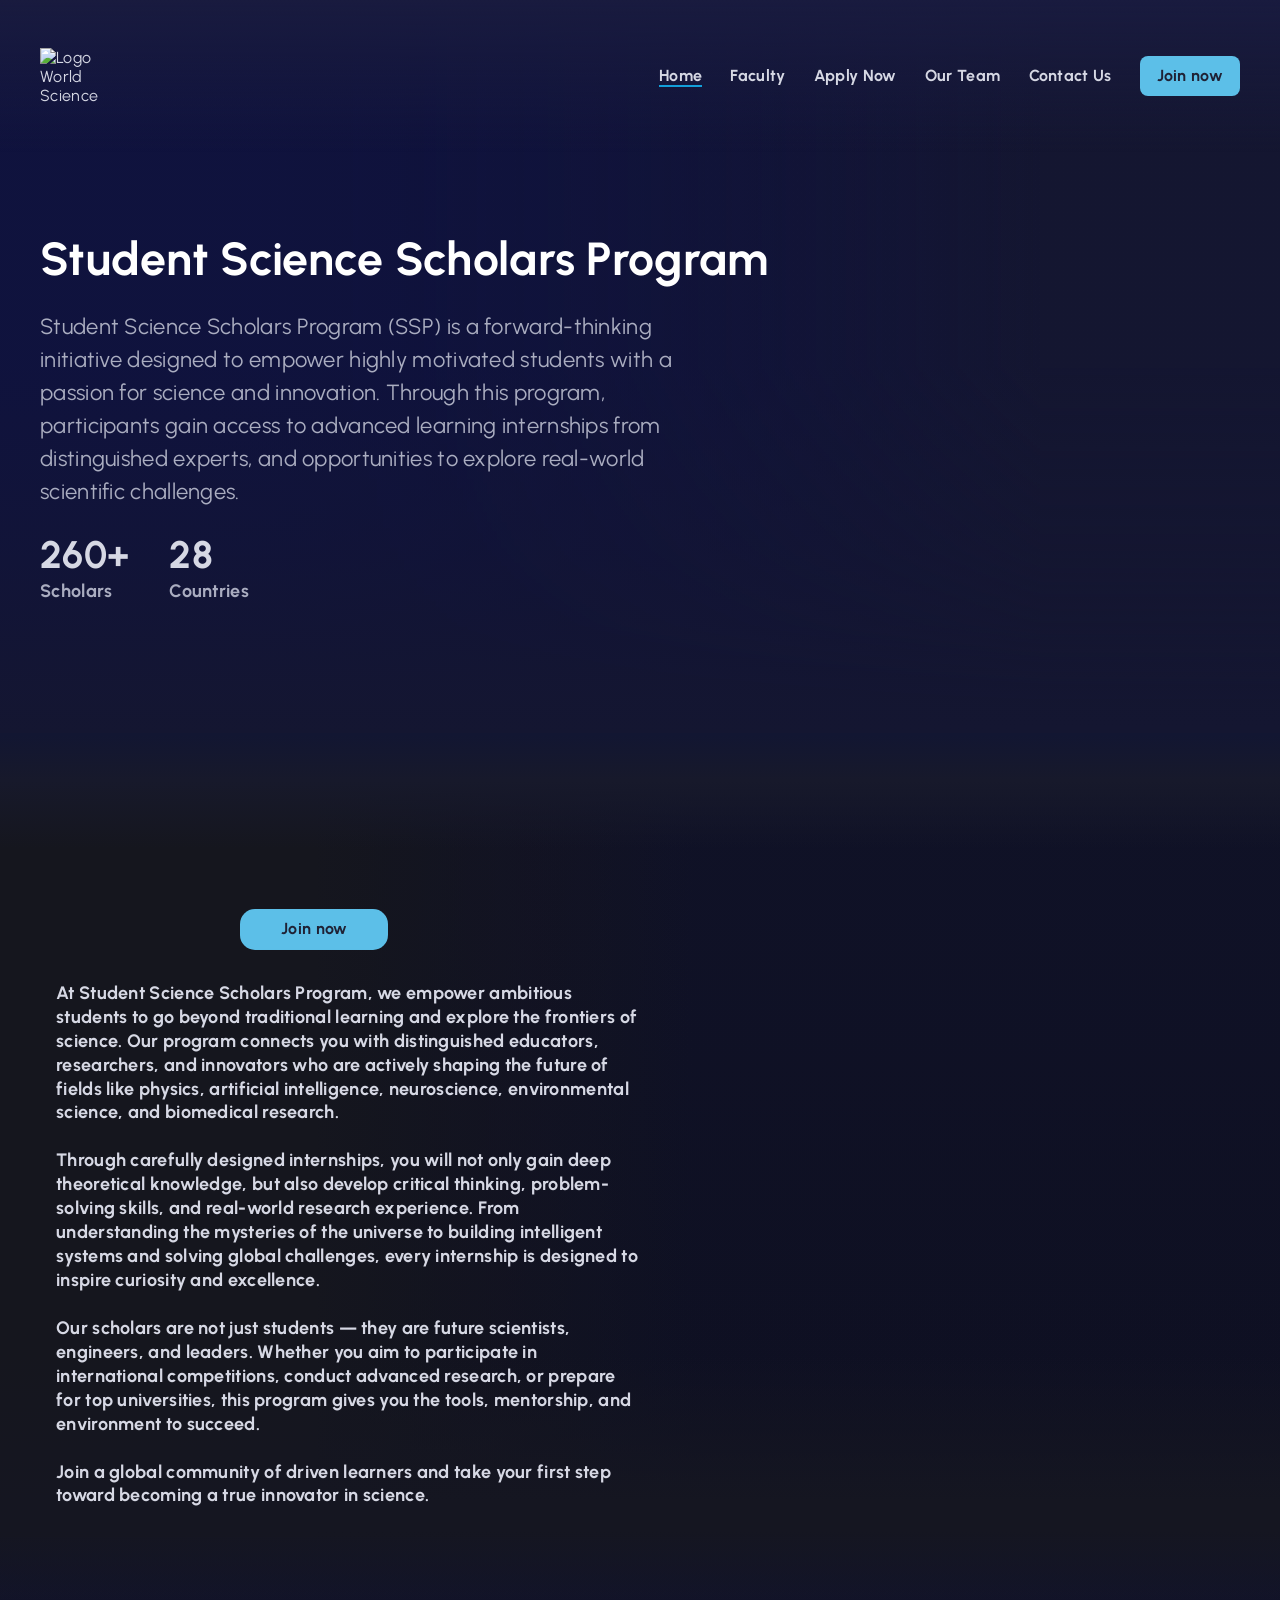
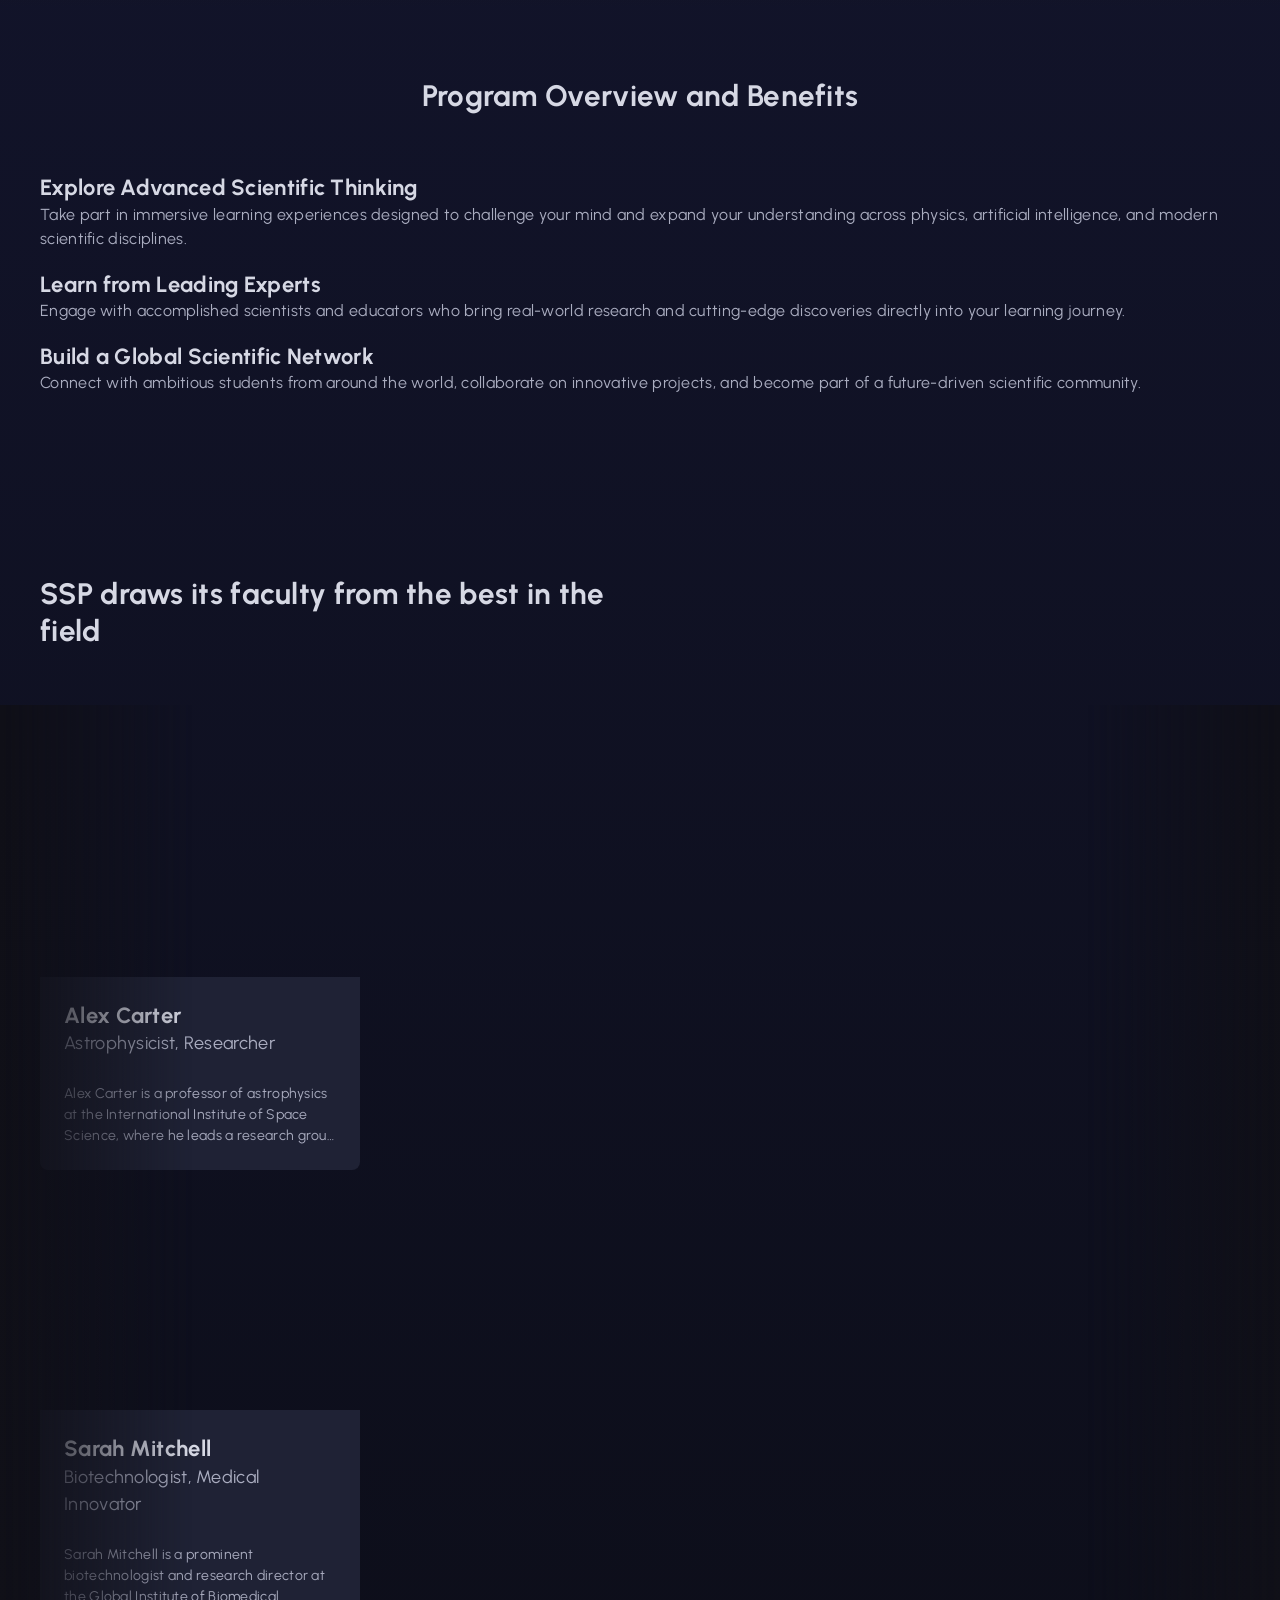
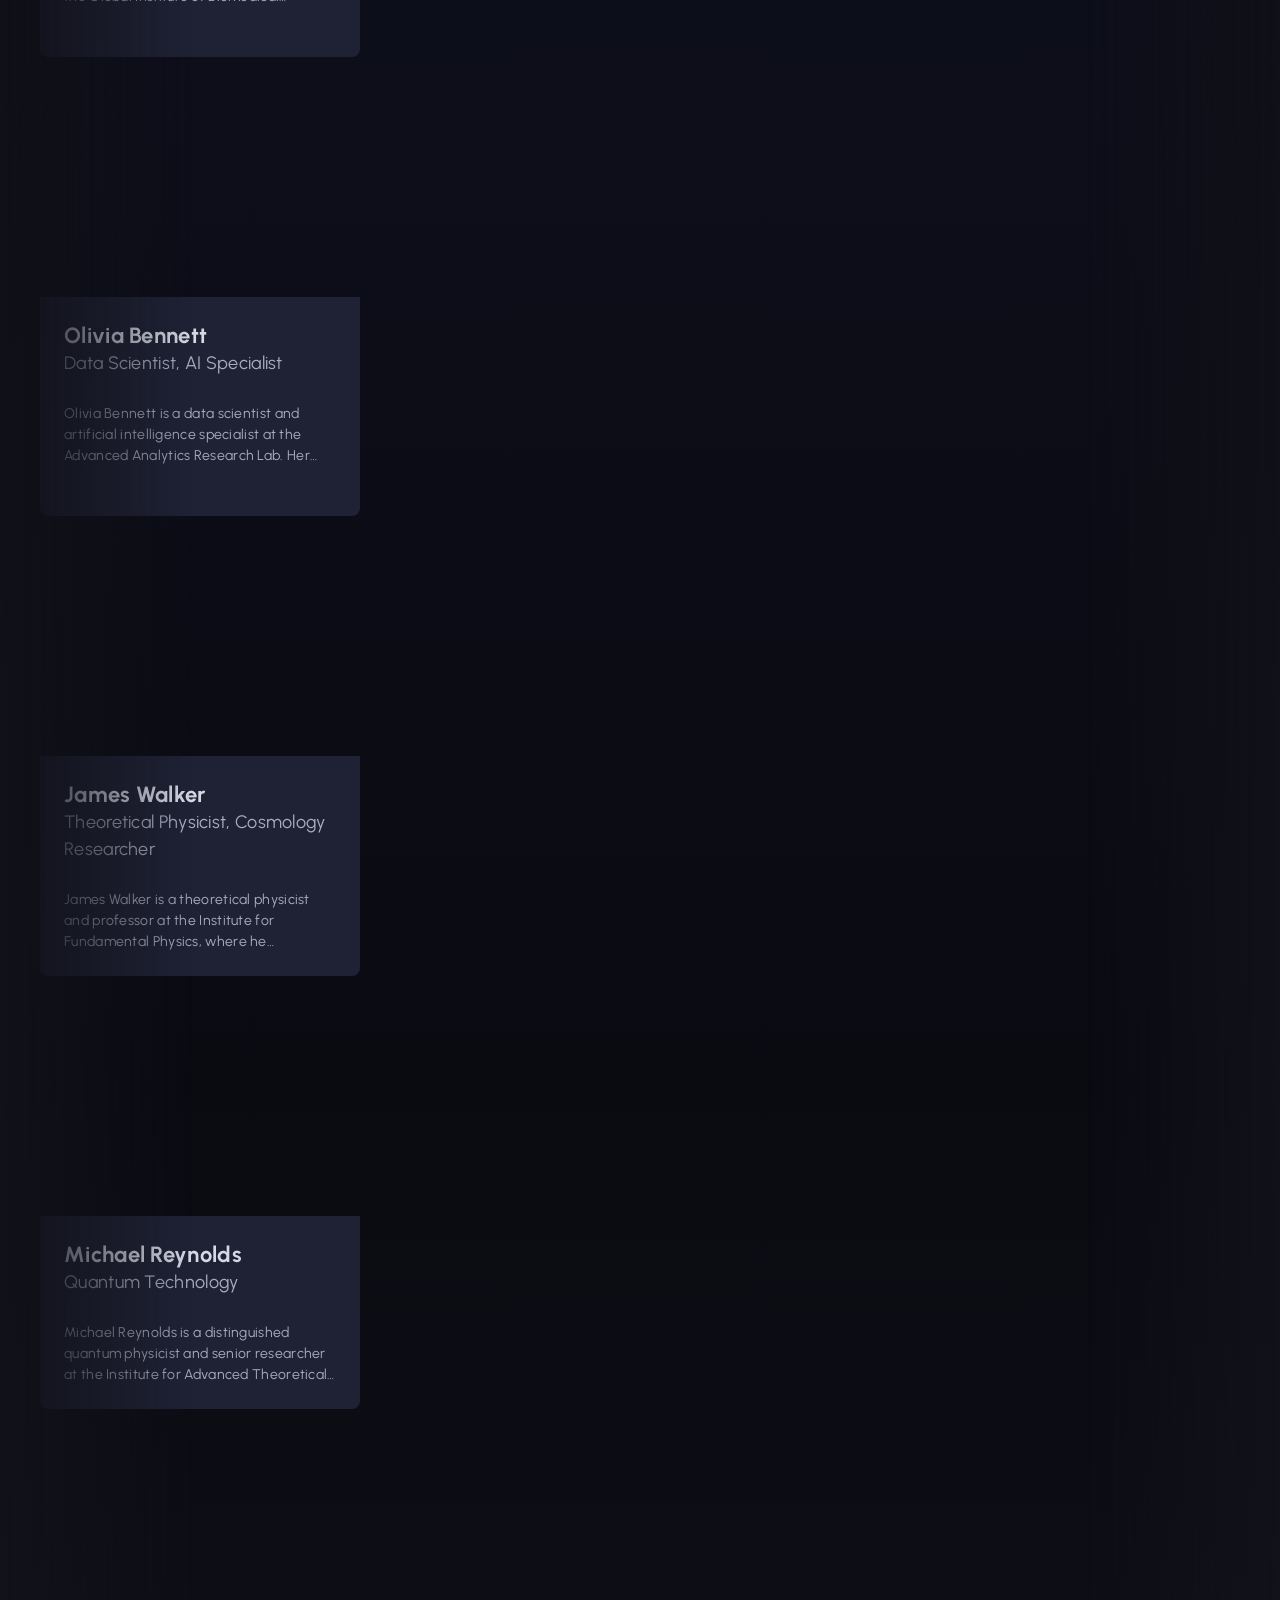
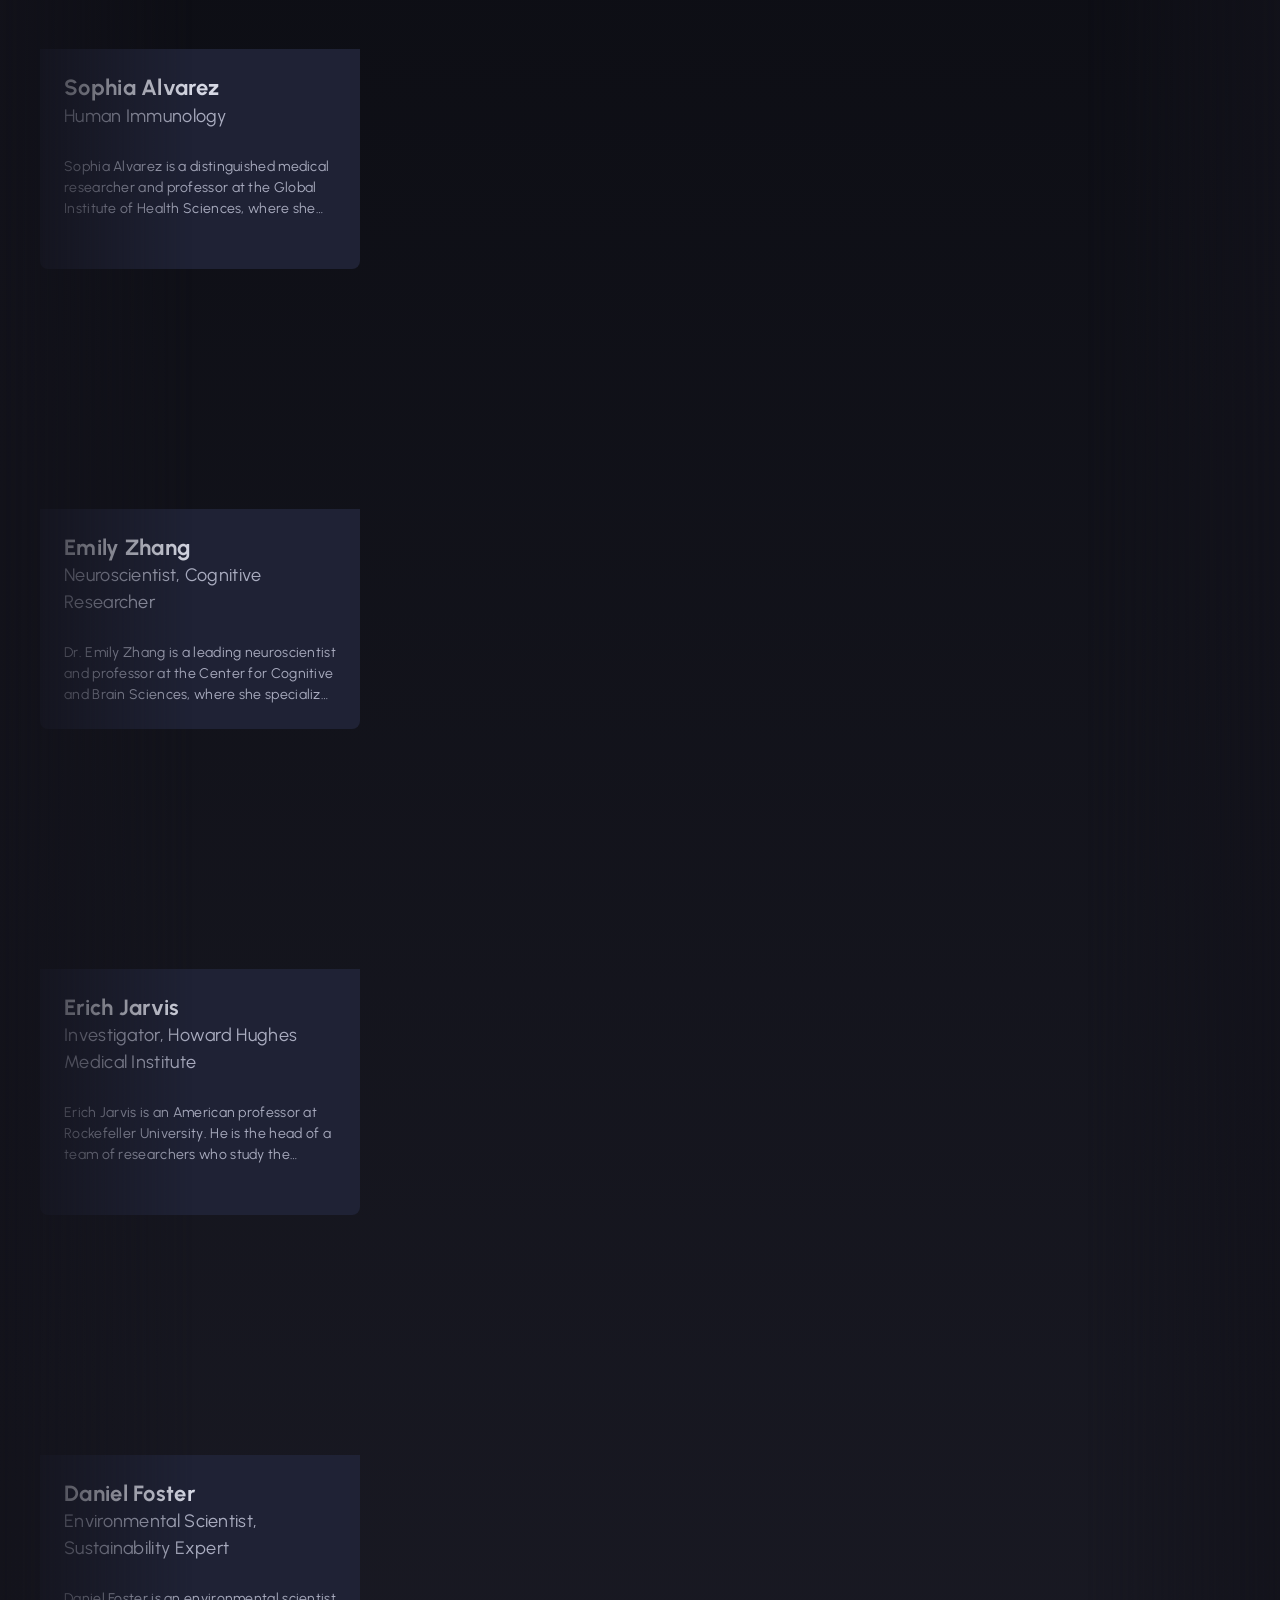
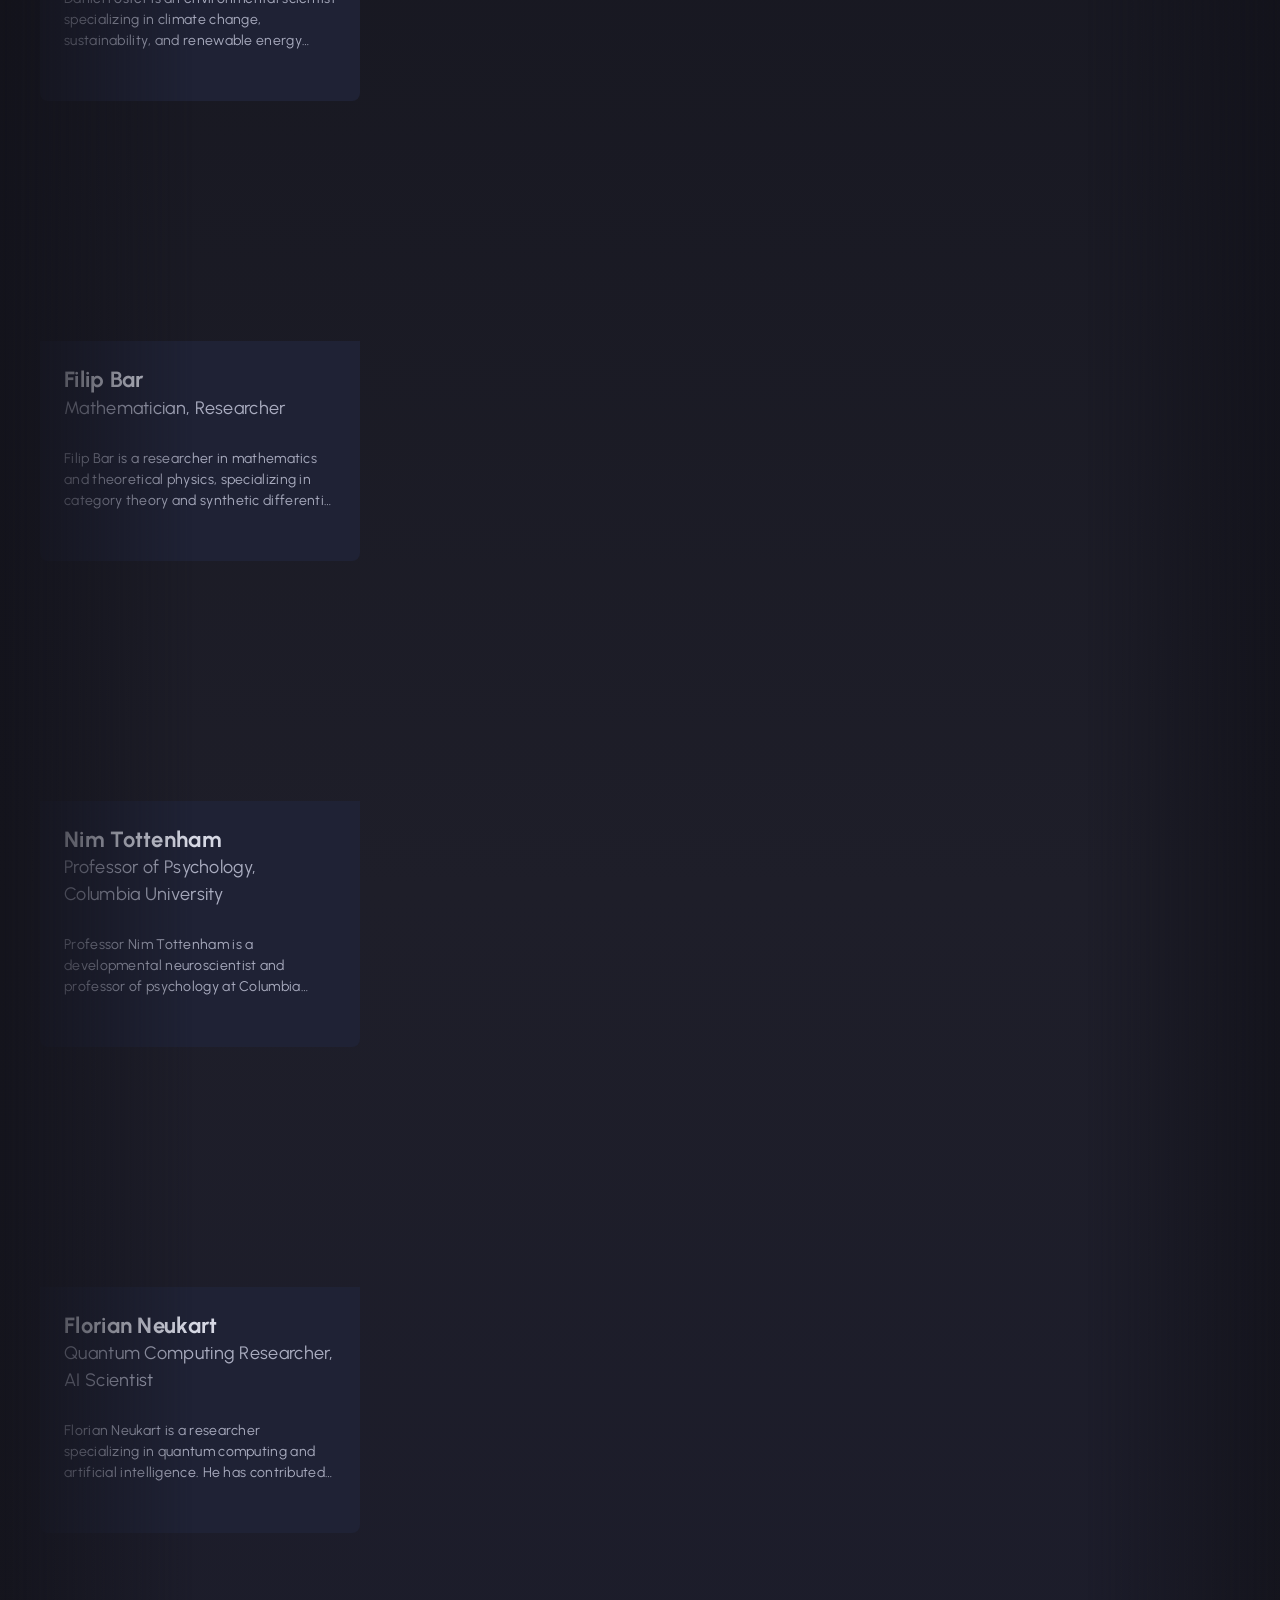
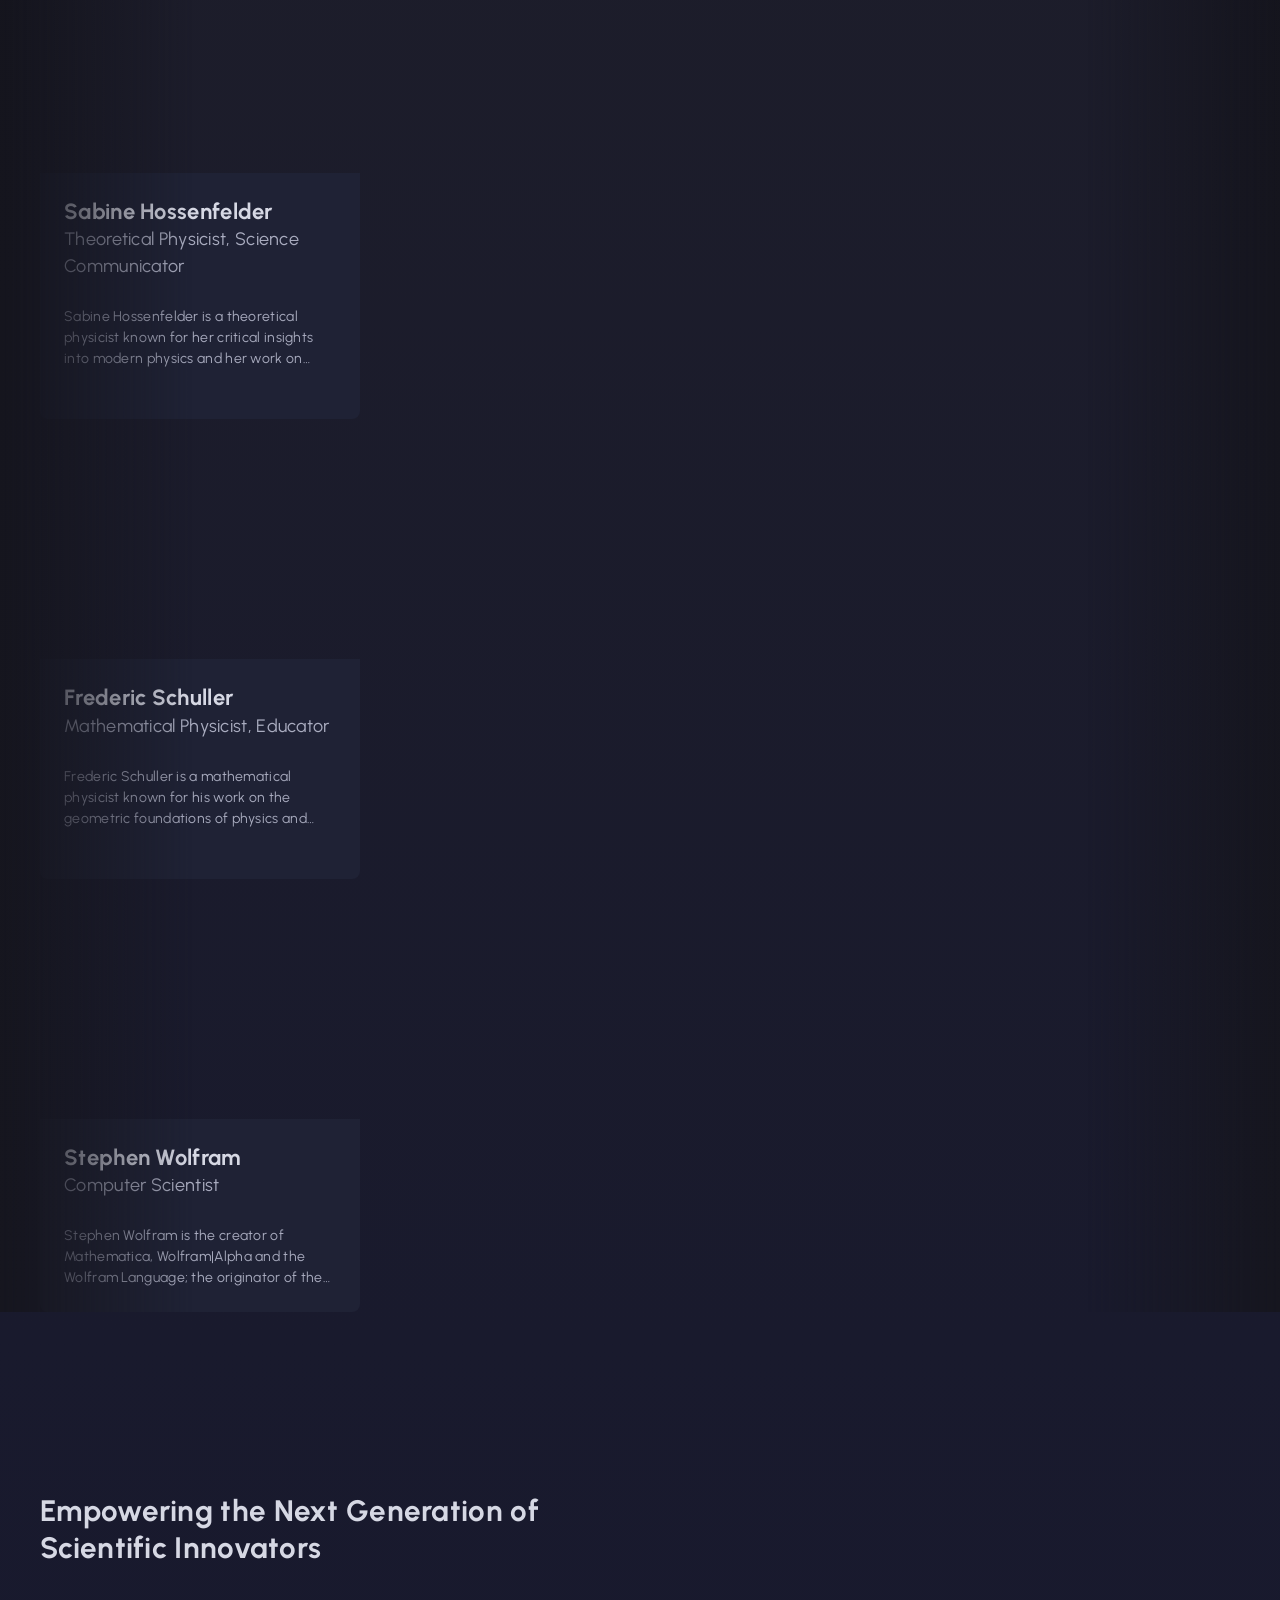
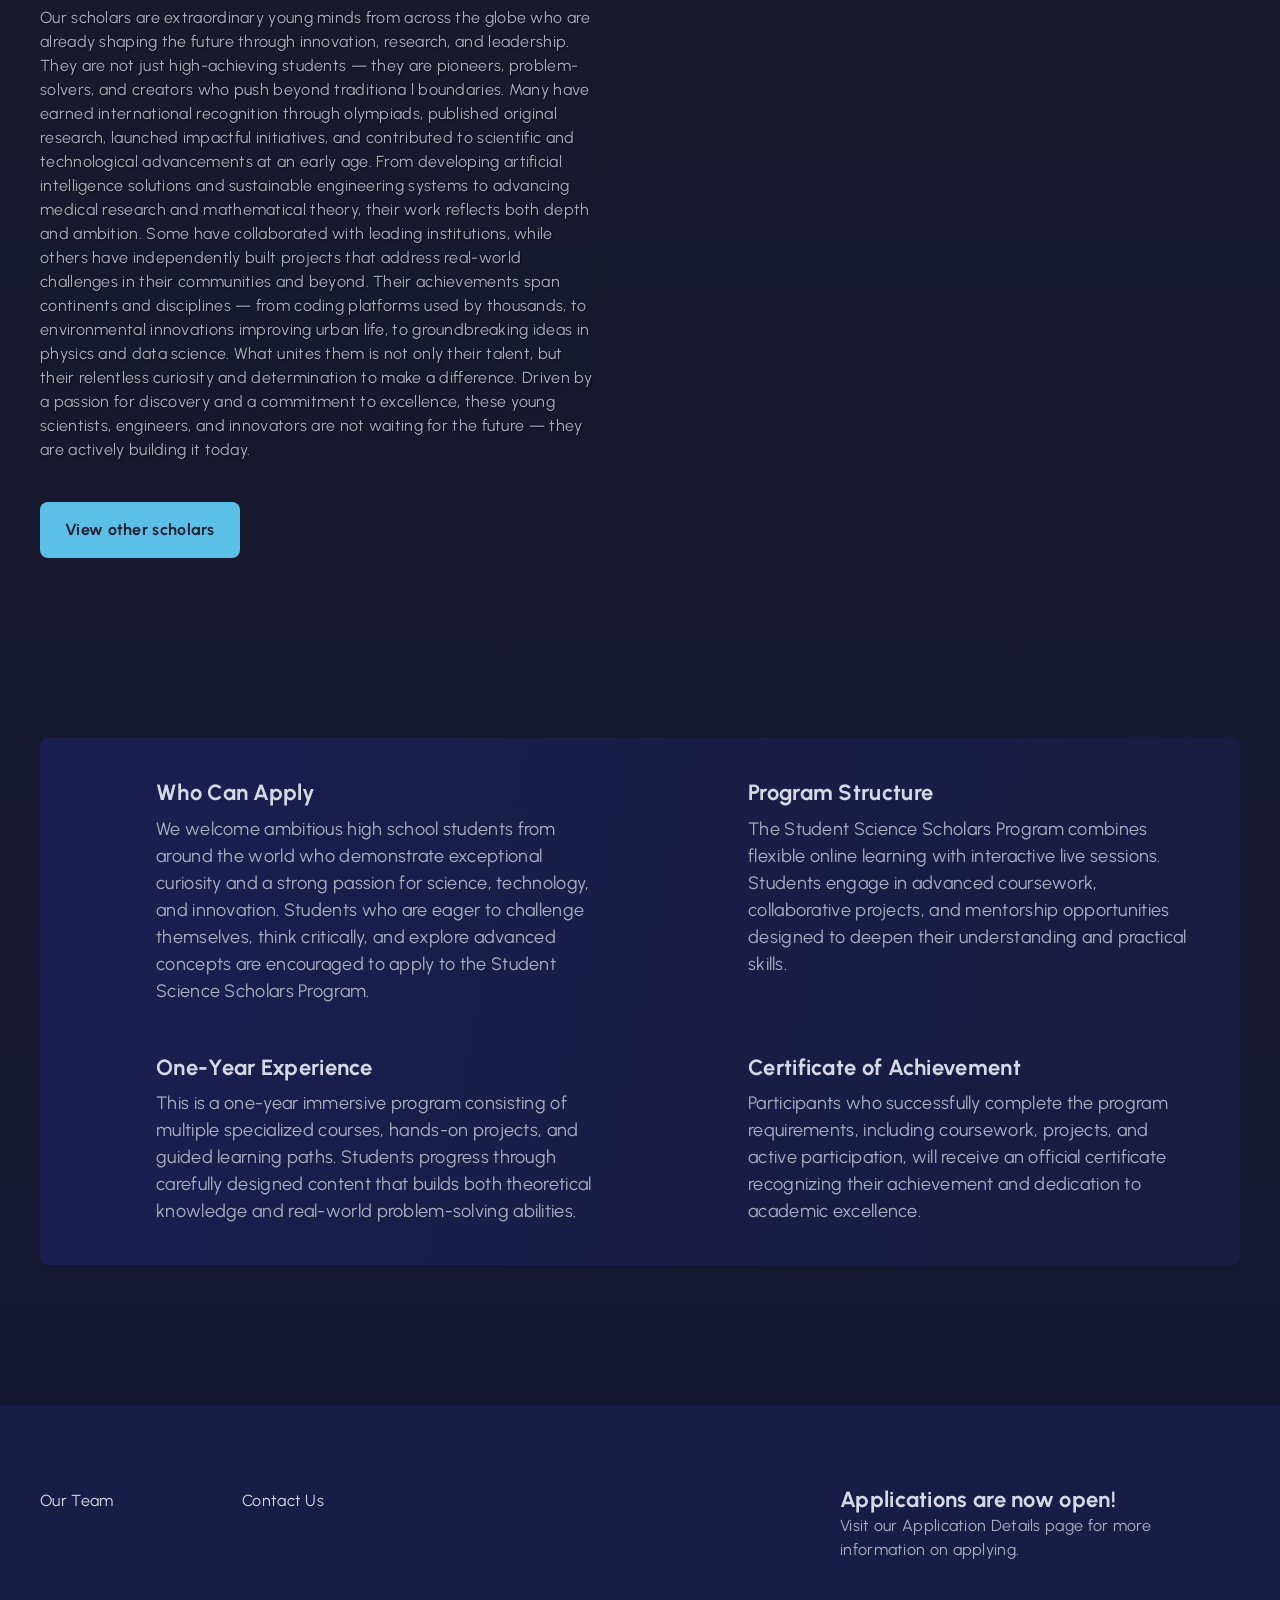
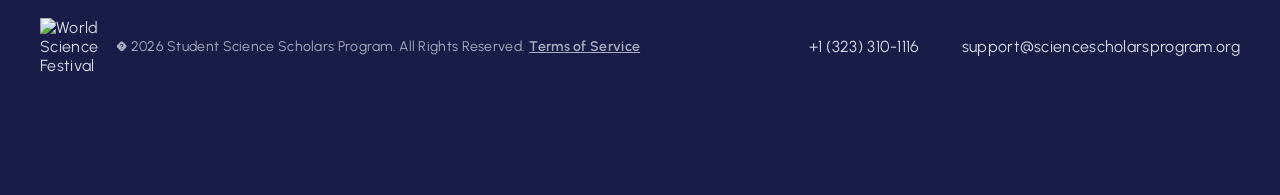
==== commit b86e6478: "Update index.html" ====
--- a/index.html
+++ b/index.html
@@ -862,16 +862,15 @@
                                                         work explores the intersection between artificial
                                                         intelligence and astrophysical data analysis.</p>
                                                 </div>
-                                                <div class="profile-card-footer">
-                                                    <label>Featured Course</label>
-                                                    <label class="neutral-20">Physics and the Universe</label>
-                                                </div>
+                                                
                                             </div>
                                         </a>
                                     </div>
                                 </div>
                                 <div class="faculty-slide">
                                     <div class="profile-card faculty-card">
+
+                                        
                                         <a class="link-to-faculty-modal" href="#fm-853">
                                             <div class="profile-card-image">
 
@@ -973,10 +972,7 @@
                                                         research focuses on the relationship between information
                                                         theory and the structure of space-time.
                                                 </div>
-                                                <div class="profile-card-footer">
-                                                    <label>Featured Course</label>
-                                                    <label class="neutral-20">Space-Time Physics</label>
-                                                </div>
+                                                
                                             </div>
                                         </a>
                                     </div>
@@ -1009,11 +1005,7 @@
                                                         on the future of quantum science and its potential impact on
                                                         society.</p>
                                                 </div>
-                                                <div class="profile-card-footer">
-                                                    <label>Featured Course</label>
-                                                    <label class="neutral-20">Quantum Technology
-                                                    </label>
-                                                </div>
+                                                
                                             </div>
                                         </a>
                                     </div>
@@ -1085,10 +1077,7 @@
                                                         involved in mentoring students and promoting diversity in
                                                         STEM fields. </p>
                                                 </div>
-                                                <div class="profile-card-footer">
-                                                    <label>Featured Course</label>
-                                                    <label class="neutral-20">Brain and Cognition</label>
-                                                </div>
+                                                
                                             </div>
                                         </a>
                                     </div>
@@ -1365,11 +1354,7 @@
                                                         Science, and Idea Makers: Personal Perspectives on the Lives
                                                         & Ideas of Some Notable People.</p>
                                                 </div>
-                                                <div class="profile-card-footer">
-                                                    <label>Featured Course</label>
-                                                    <label class="neutral-20">The Computational Universe: A New Kind
-                                                        of Science</label>
-                                                </div>
+                                                
                                             </div>
                                         </a>
                                     </div>
@@ -2209,10 +2194,7 @@
 
                                 <div class="faculty-modal-courses">
 
-                                    <div class="modal-title">
-                                        <h4>World Science Scholars Courses</h4>
-                                    </div>
-
+                                    
 
                                     <div class="faculty-modal-courses-ctn">
 
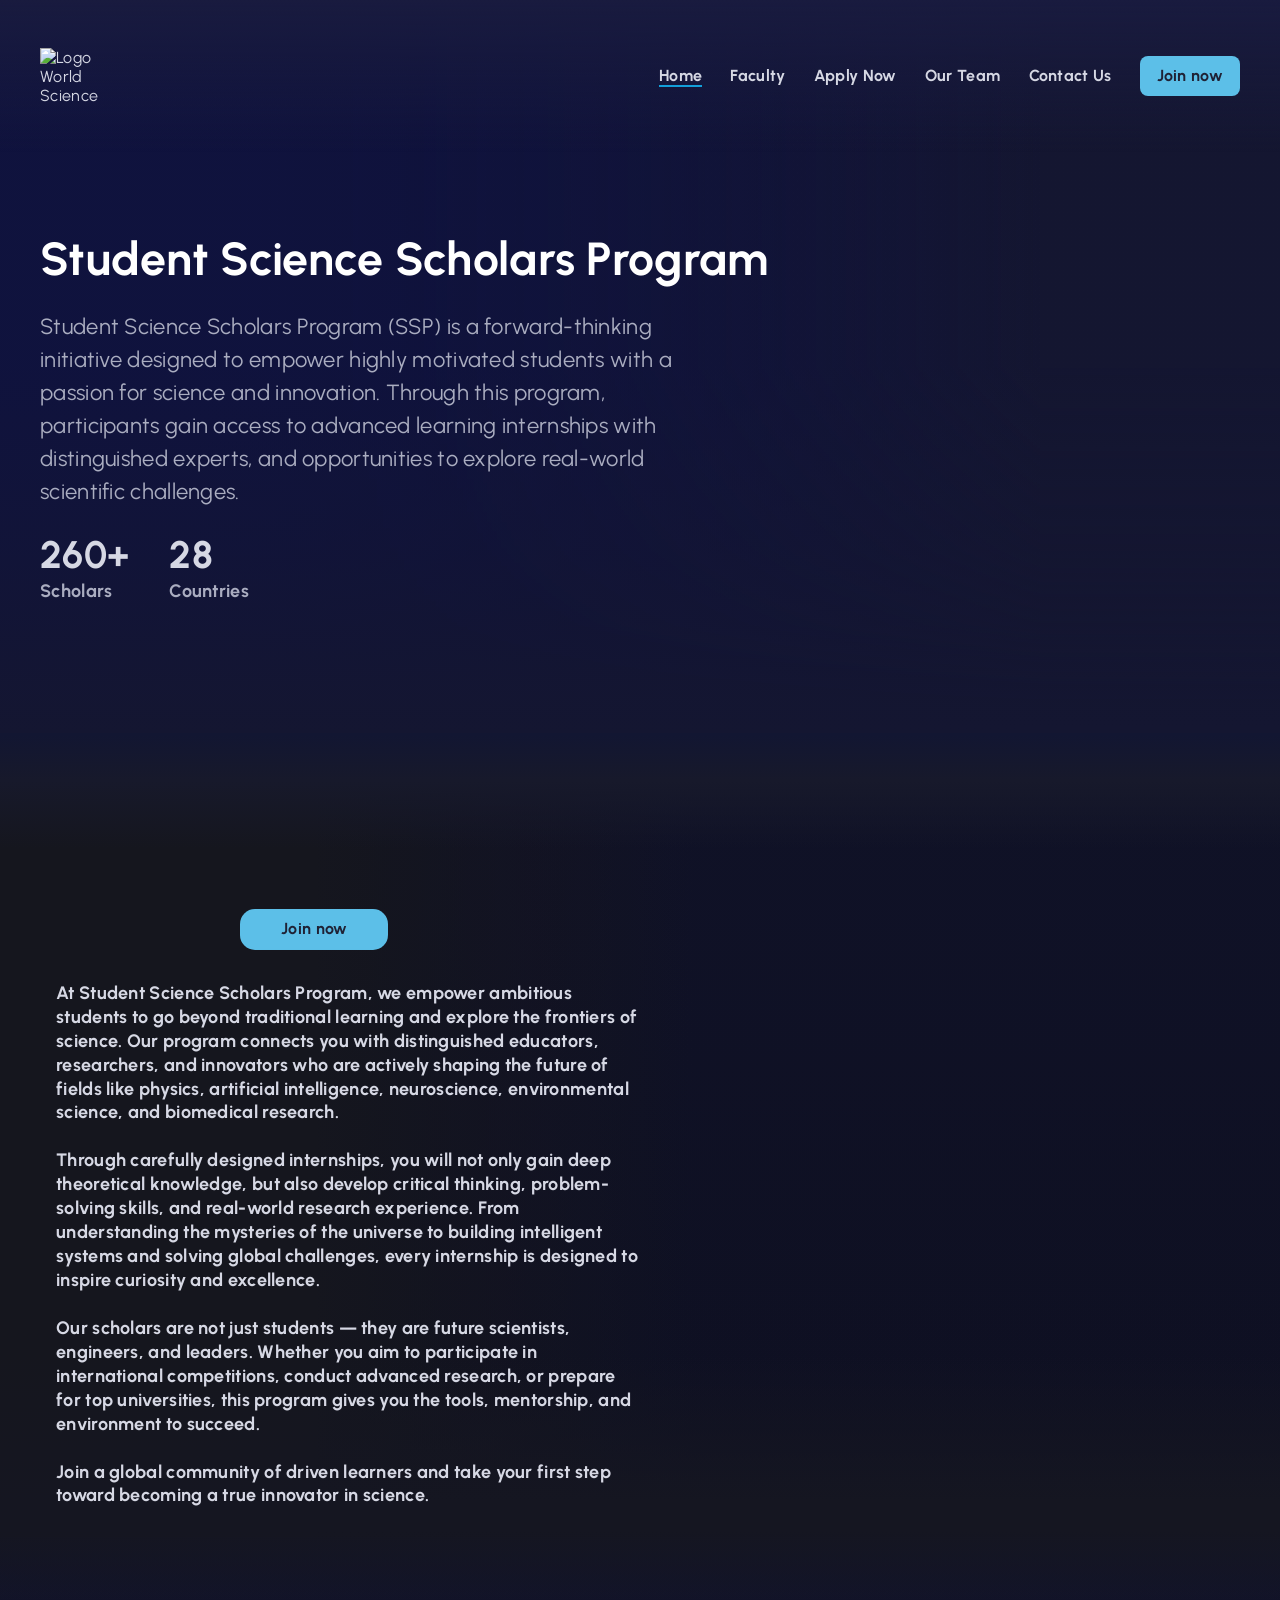
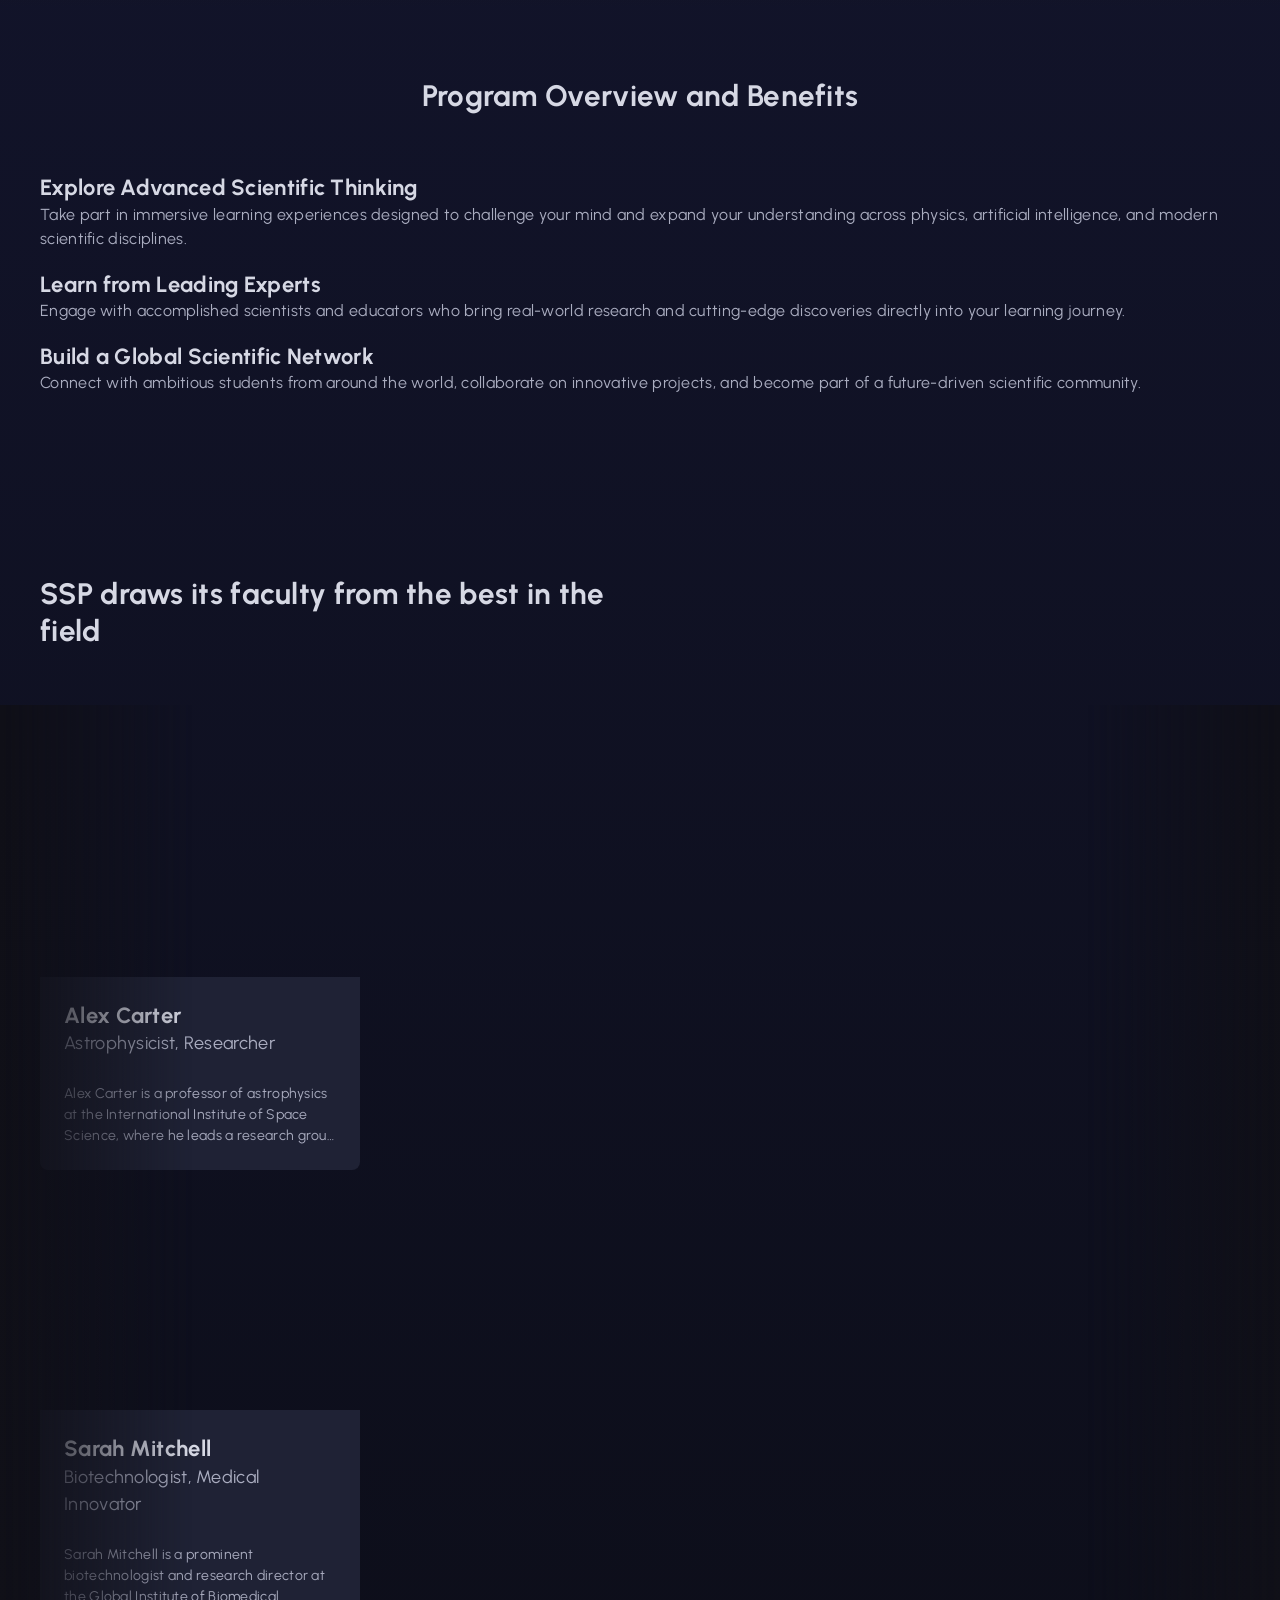
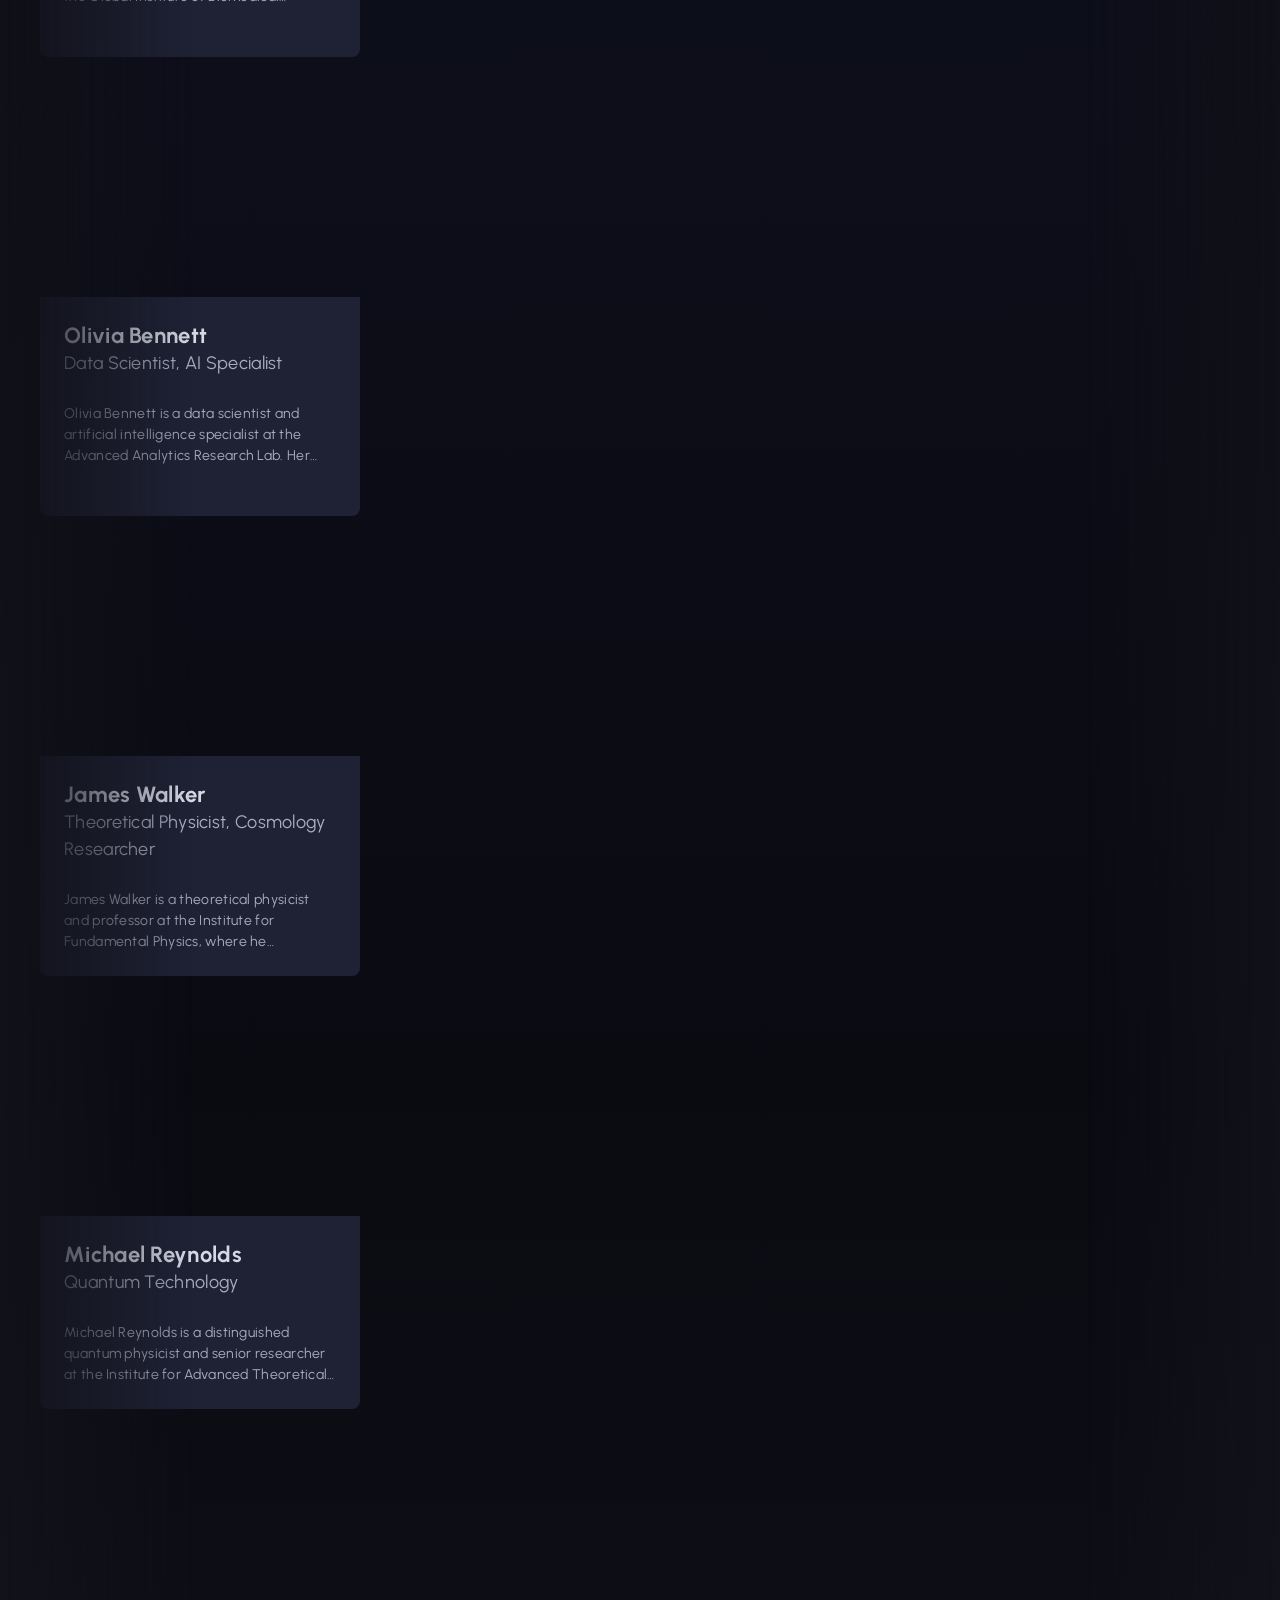
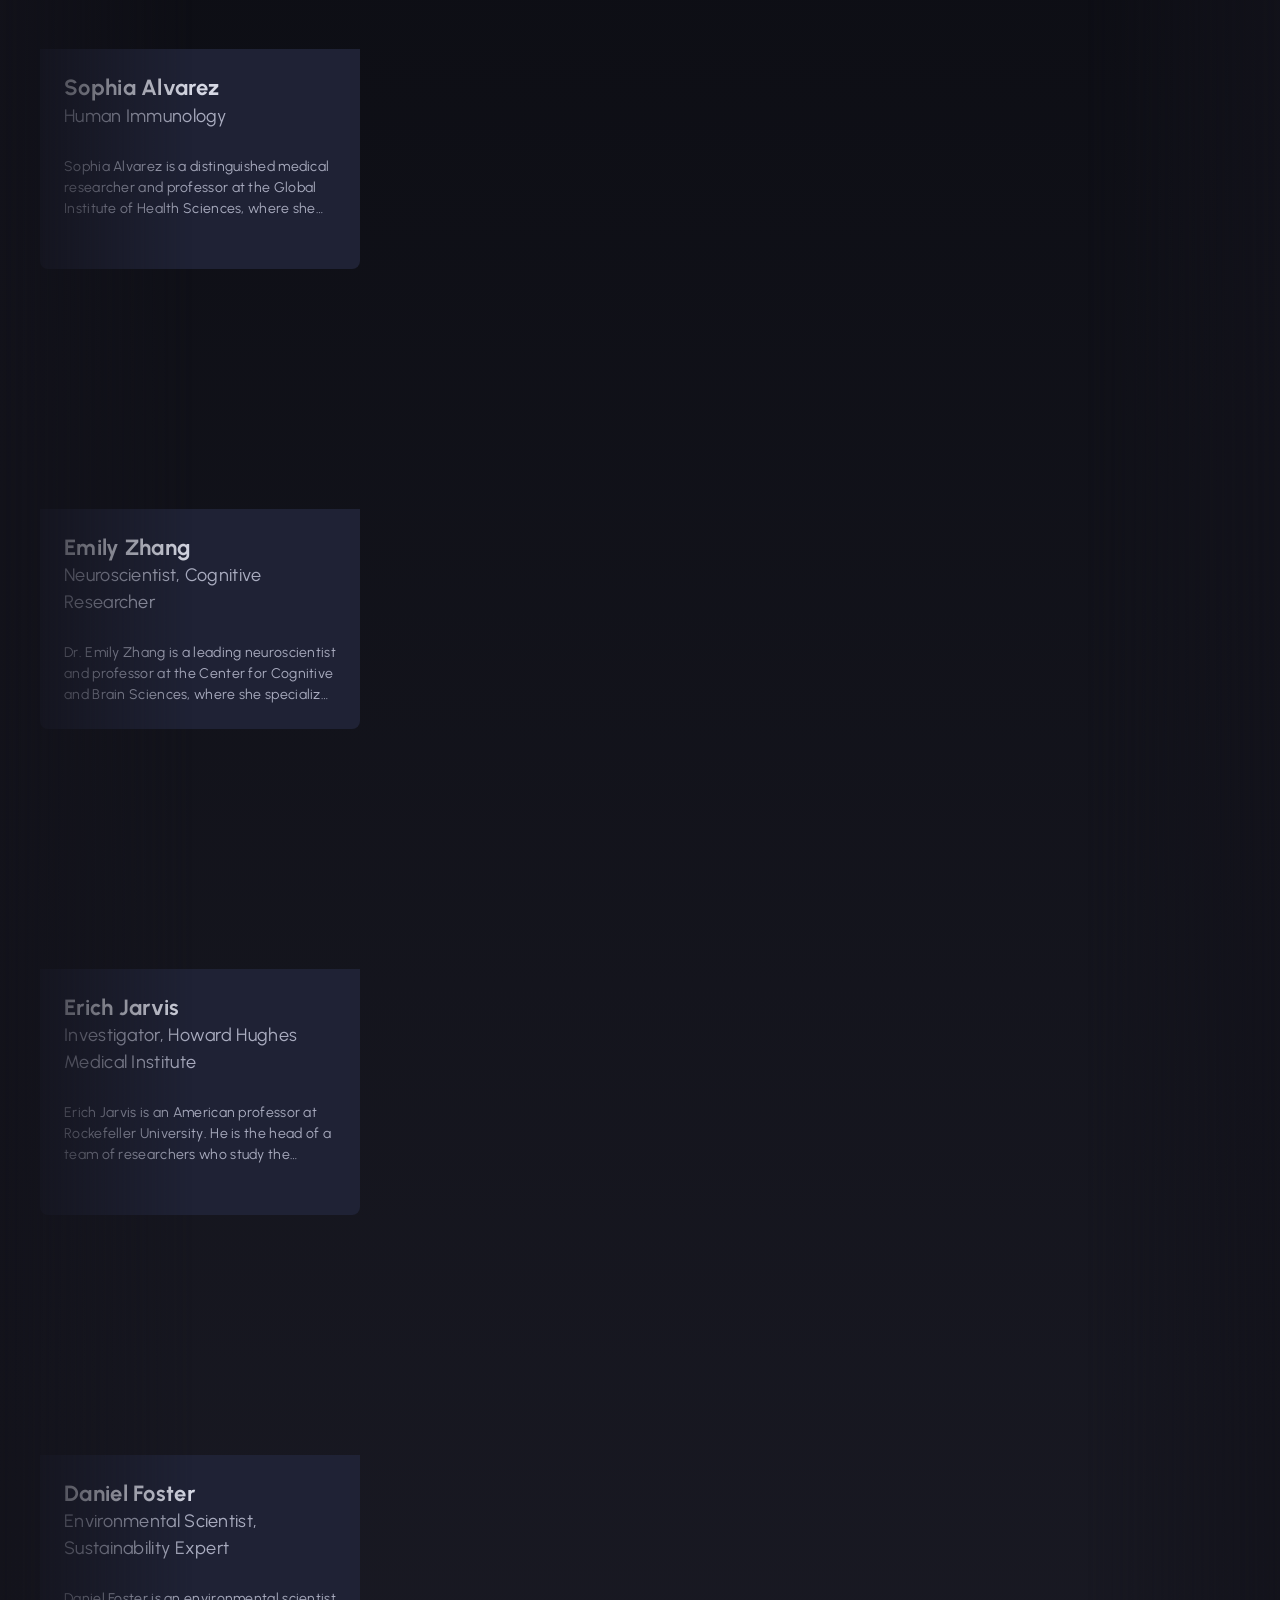
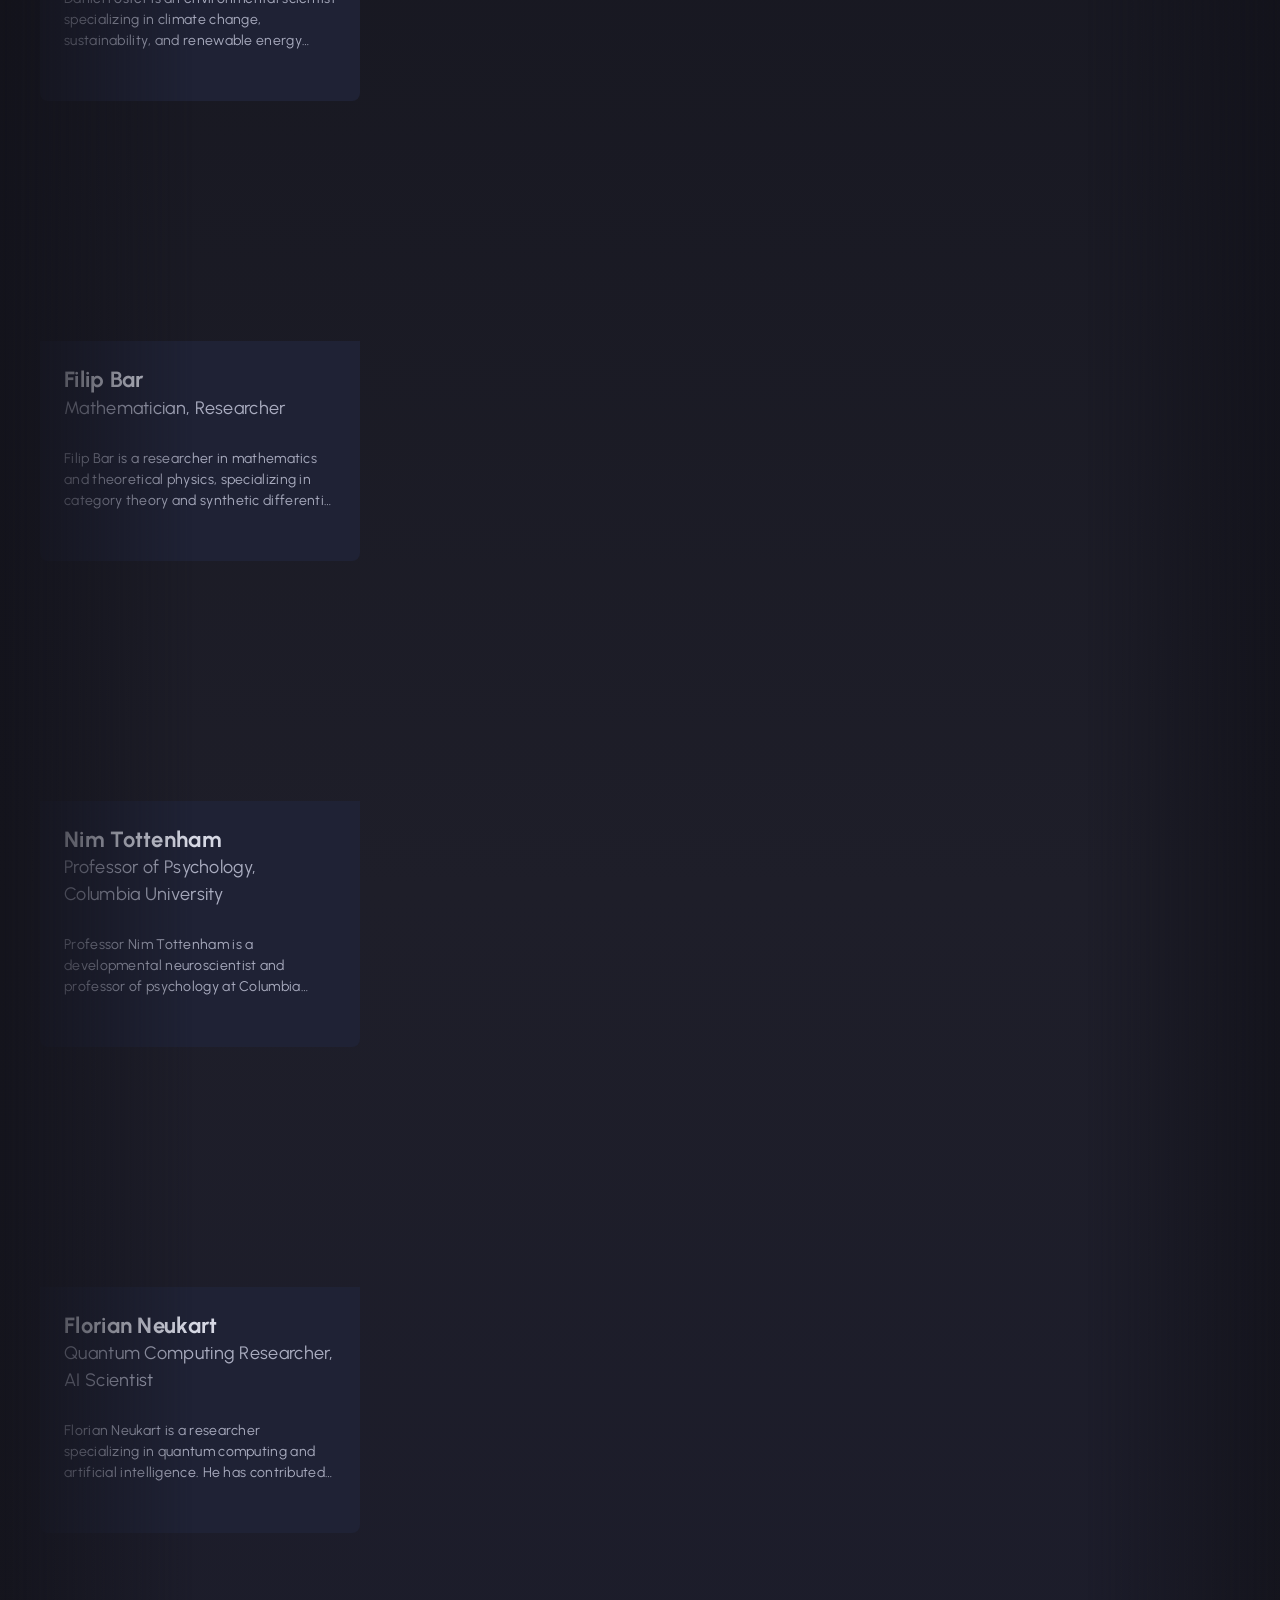
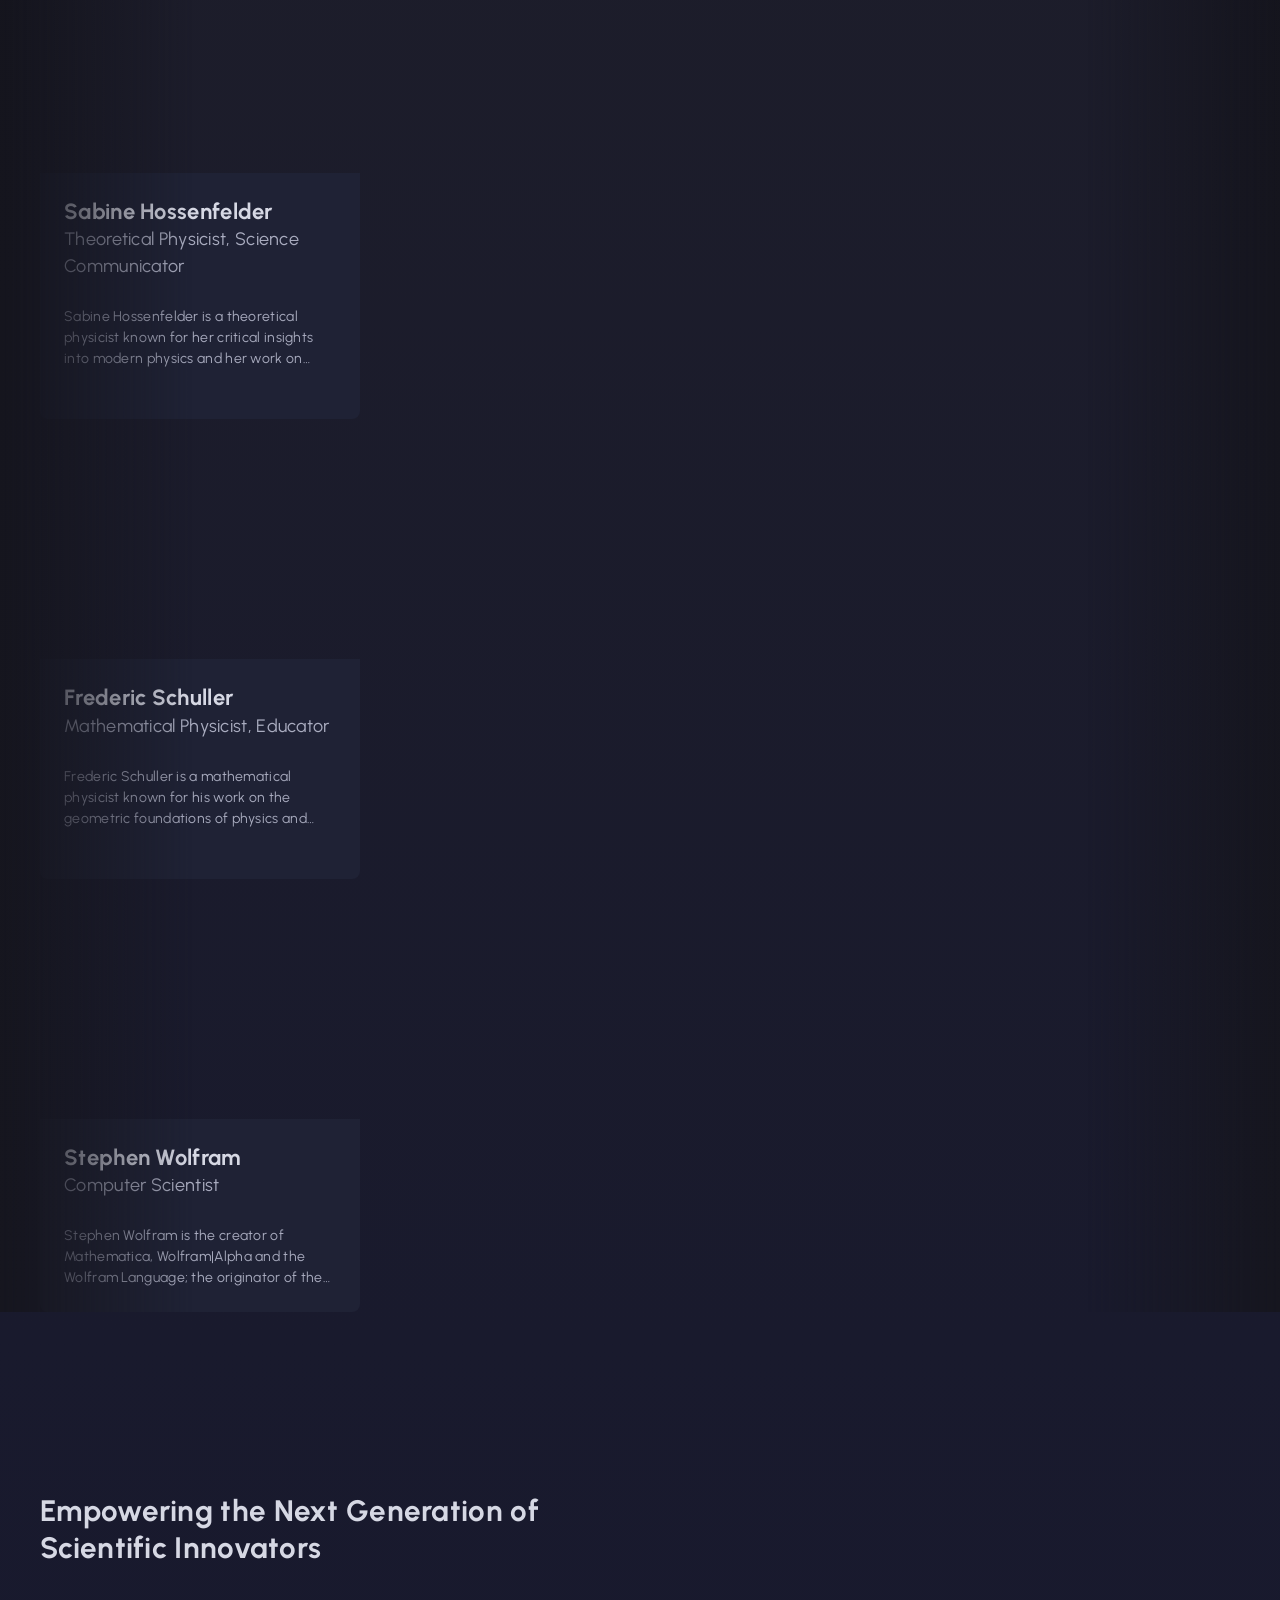
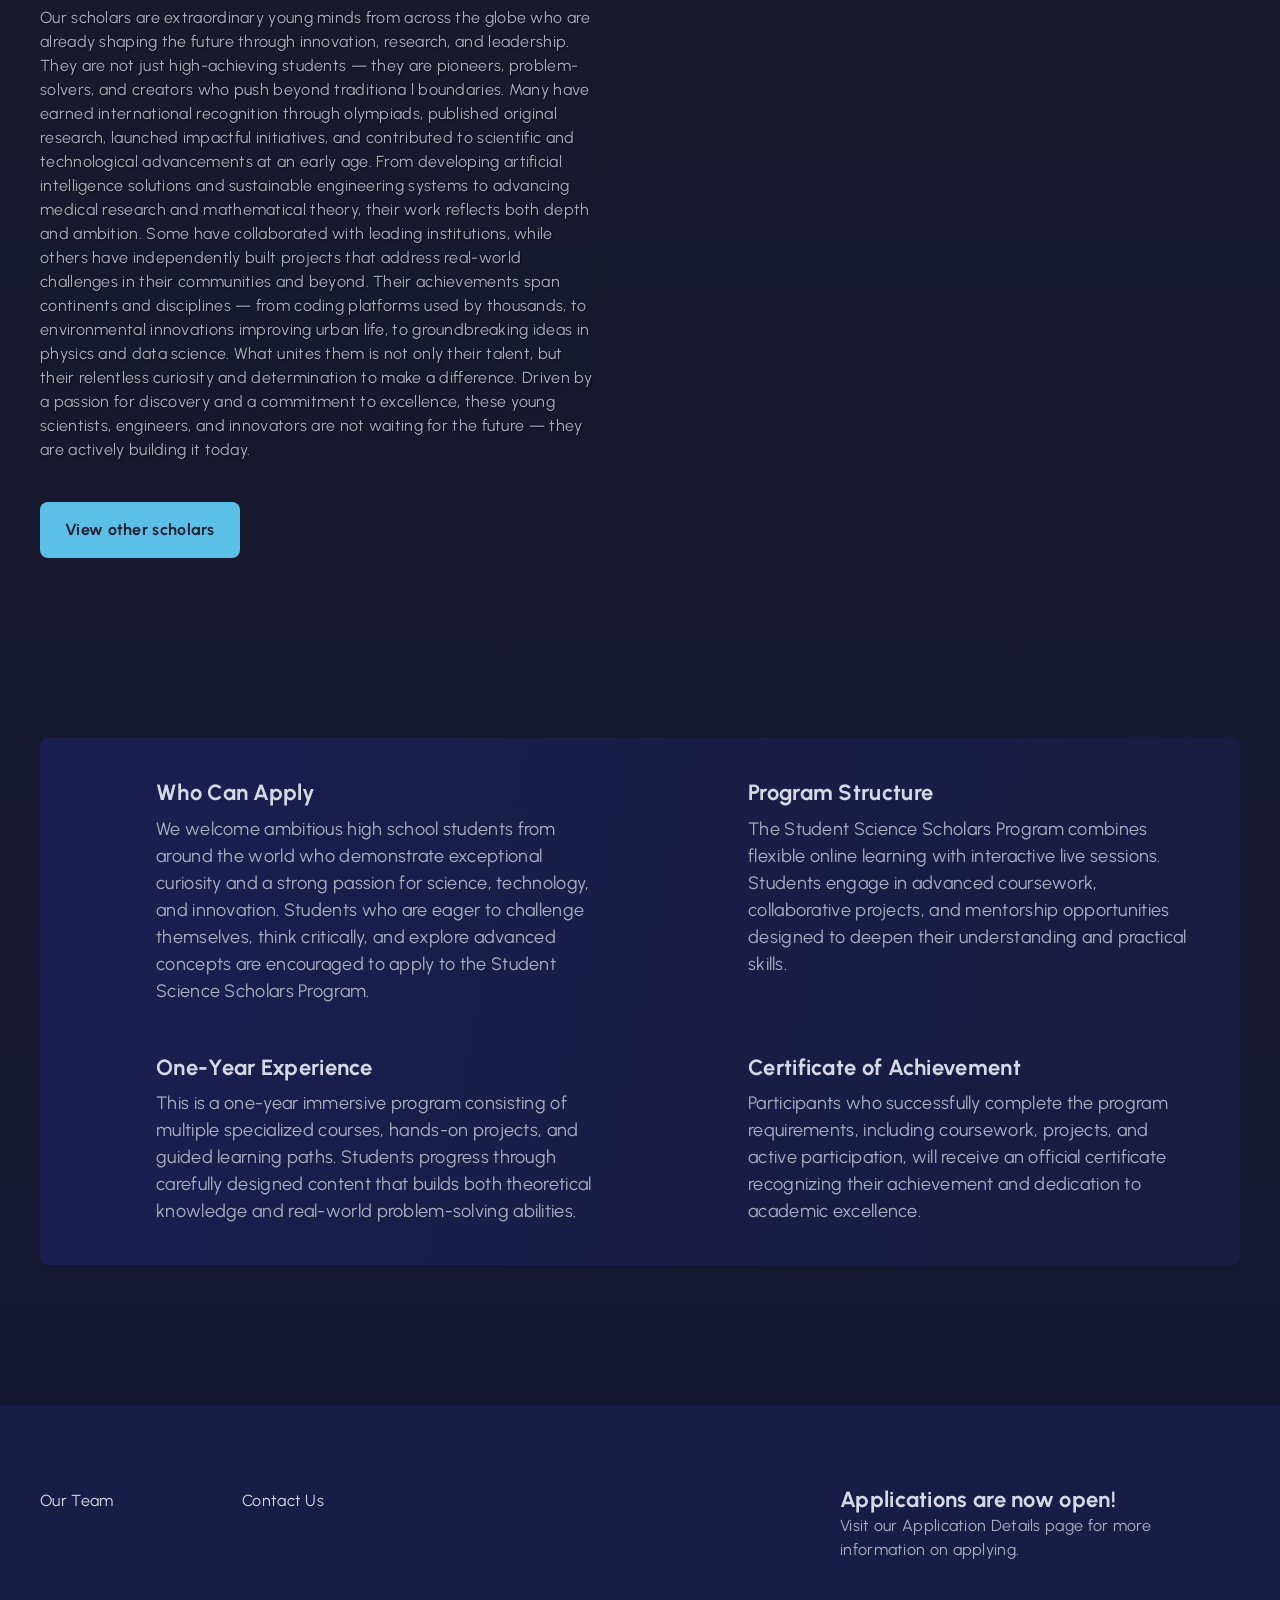
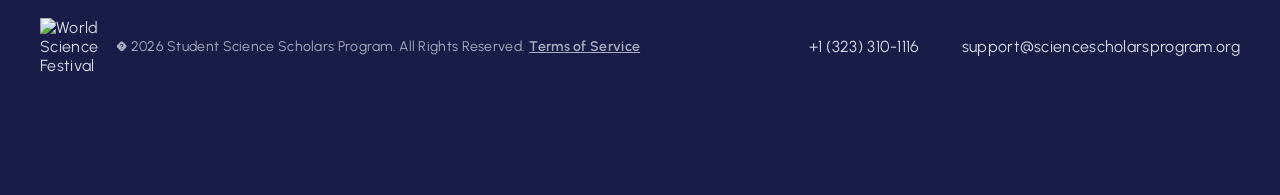
==== commit 9dcd9cc9: "Update index.html" ====
--- a/index.html
+++ b/index.html
@@ -691,7 +691,7 @@
                             <div class="general-header-text">
                                 <h1>Student Science Scholars Program</h1>
                                 <div class="h4">
-                                    Student Science Scholars Program (SSP) is a forward-thinking initiative designed to empower highly motivated students with a passion for science and innovation. Through this program, participants gain access to advanced learning internships from distinguished experts, and opportunities to explore real-world scientific challenges.
+                                    Student Science Scholars Program (SSP) is a forward-thinking initiative designed to empower highly motivated students with a passion for science and innovation. Through this program, participants gain access to advanced learning internships with distinguished experts, and opportunities to explore real-world scientific challenges.
 
 
                                 </div>
@@ -880,6 +880,8 @@
                                                 </span>
 
                                             </div>
+
+                                            
                                             <div class="profile-card-main">
                                                 <div class="profile-card-content">
                                                     <h4>Sarah Mitchell </h4>
@@ -907,8 +909,11 @@
                                         </a>
                                     </div>
                                 </div>
+
+                                
                                 <div class="faculty-slide">
                                     <div class="profile-card faculty-card">
+                                        
                                         <a class="link-to-faculty-modal" href="#fm-850">
                                             <div class="profile-card-image">
                                                 <span class="background-image"
@@ -1409,43 +1414,7 @@
                                 </div>
 
 
-                                <div class="faculty-modal-courses">
-
-                                    <div class="modal-title">
-                                        <h4>Student Science Scholars Courses</h4>
-                                    </div>
-
-
-                                    <div class="faculty-modal-courses-ctn">
-
-
-
-                                        <a href="https://184S0ghdeTq5.com/course/revealing-reality/" tabindex="-1">
-                                            <div class="faculty-featured-course course-index-card">
-                                                <div class="course-index-card-image">
-                                                    <span class="background-image"
-                                                        style="background-image:url(wp-content/uploads/2025/12/Black_Hole_Desktop__Phone_Wallpapers_SVS14146_-_SupermassiveBinaryBlackHoles_desktop-aspect-ratio-19-13.png)"
-                                                        role="img" aria-label=""> </span>
-                                                </div>
-                                                <div class="course-index-card-main">
-                                                    <div class="course-index-card-content">
-                                                        <h5>Physics and the Universe</h5>
-
-                                                        <div class="course-description-clamp">
-                                                            <p></p>
-                                                        </div>
-                                                    </div>
-                                                </div>
-
-                                            </div>
-                                        </a>
-
-
-
-
-                                    </div>
-                                </div>
-
+                                
 
                             </div>
                         </div>
@@ -1583,42 +1552,7 @@
                                 </div>
 
 
-                                <div class="faculty-modal-courses">
-
-                                    <div class="modal-title">
-                                        <h4>Student Science Scholars Courses</h4>
-                                    </div>
-
-
-                                    <div class="faculty-modal-courses-ctn">
-
-
-
-                                        <a href="https://184S0ghdeTq5.com/course/the-biology-of-memory/" tabindex="-1">
-                                            <div class="faculty-featured-course course-index-card">
-                                                <div class="course-index-card-image">
-                                                    <span class="background-image"
-                                                        style="background-image:url(wp-content/uploads/2024/10/151f15cff1d1e7cf7b9161809f7dbe31-aspect-ratio-19-13.jpg)"
-                                                        role="img" aria-label=""> </span>
-                                                </div>
-                                                <div class="course-index-card-main">
-                                                    <div class="course-index-card-content">
-                                                        <h5>The Biology of Memory</h5>
-
-                                                        <div class="course-description-clamp">
-                                                            <p></p>
-                                                        </div>
-                                                    </div>
-                                                </div>
-
-                                            </div>
-                                        </a>
-
-
-
-
-                                    </div>
-                                </div>
+                                
 
 
                             </div>
@@ -1662,44 +1596,7 @@
                                 </div>
 
 
-                                <div class="faculty-modal-courses">
-
-                                    <div class="modal-title">
-                                        <h4>Student Science Scholars Courses</h4>
-                                    </div>
-
-
-                                    <div class="faculty-modal-courses-ctn">
-
-
-
-                                        <a href="https://184S0ghdeTq5.com/course/starquakes-and-exoplanets/"
-                                            tabindex="-1">
-                                            <div class="faculty-featured-course course-index-card">
-                                                <div class="course-index-card-image">
-                                                    <span class="background-image"
-                                                        style="background-image:url(wp-content/uploads/2025/12/Magnificent_CME_Erupts_on_the_Sun_-_August_31-aspect-ratio-19-13.jpg)"
-                                                        role="img" aria-label=""> </span>
-                                                </div>
-                                                <div class="course-index-card-main">
-                                                    <div class="course-index-card-content">
-                                                        <h5>Starquakes and Exoplanets</h5>
-
-                                                        <div class="course-description-clamp">
-                                                            <p></p>
-                                                        </div>
-                                                    </div>
-                                                </div>
-
-                                            </div>
-                                        </a>
-
-
-
-
-                                    </div>
-                                </div>
-
+                                
 
                             </div>
                         </div>
@@ -1790,43 +1687,7 @@
                                 </div>
 
 
-                                <div class="faculty-modal-courses">
-
-                                    <div class="modal-title">
-                                        <h4>Student Science Scholars Courses</h4>
-                                    </div>
-
-
-                                    <div class="faculty-modal-courses-ctn">
-
-
-
-                                        <a href="https://184S0ghdeTq5.com/course/a-beautiful-universe/" tabindex="-1">
-                                            <div class="faculty-featured-course course-index-card">
-                                                <div class="course-index-card-image">
-                                                    <span class="background-image"
-                                                        style="background-image:url(wp-content/uploads/2025/04/15150df0cd604a08fb769666ad1dd709-aspect-ratio-19-13.jpg)"
-                                                        role="img" aria-label=""> </span>
-                                                </div>
-                                                <div class="course-index-card-main">
-                                                    <div class="course-index-card-content">
-                                                        <h5>Brain and Cognition</h5>
-
-                                                        <div class="course-description-clamp">
-                                                            <p></p>
-                                                        </div>
-                                                    </div>
-                                                </div>
-
-                                            </div>
-                                        </a>
-
-
-
-
-                                    </div>
-                                </div>
-
+                              
 
                             </div>
                         </div>
@@ -2192,40 +2053,7 @@
                                 </div>
 
 
-                                <div class="faculty-modal-courses">
-
-                                    
-
-                                    <div class="faculty-modal-courses-ctn">
-
-
-
-                                        <a href="https://184S0ghdeTq5.com/course/the-computational-universe-a-new-kind-of-science/"
-                                            tabindex="-1">
-                                            <div class="faculty-featured-course course-index-card">
-                                                <div class="course-index-card-image">
-                                                    <span class="background-image"
-                                                        style="background-image:url(wp-content/uploads/2025/01/1db78b5f0f99f2c567de71b44f9c0898-aspect-ratio-19-13.jpg)"
-                                                        role="img" aria-label=""> </span>
-                                                </div>
-                                                <div class="course-index-card-main">
-                                                    <div class="course-index-card-content">
-                                                        <h5>The Computational Universe: A New Kind of Science</h5>
-
-                                                        <div class="course-description-clamp">
-                                                            <p></p>
-                                                        </div>
-                                                    </div>
-                                                </div>
-
-                                            </div>
-                                        </a>
-
-
-
-
-                                    </div>
-                                </div>
+                                
 
 
                             </div>
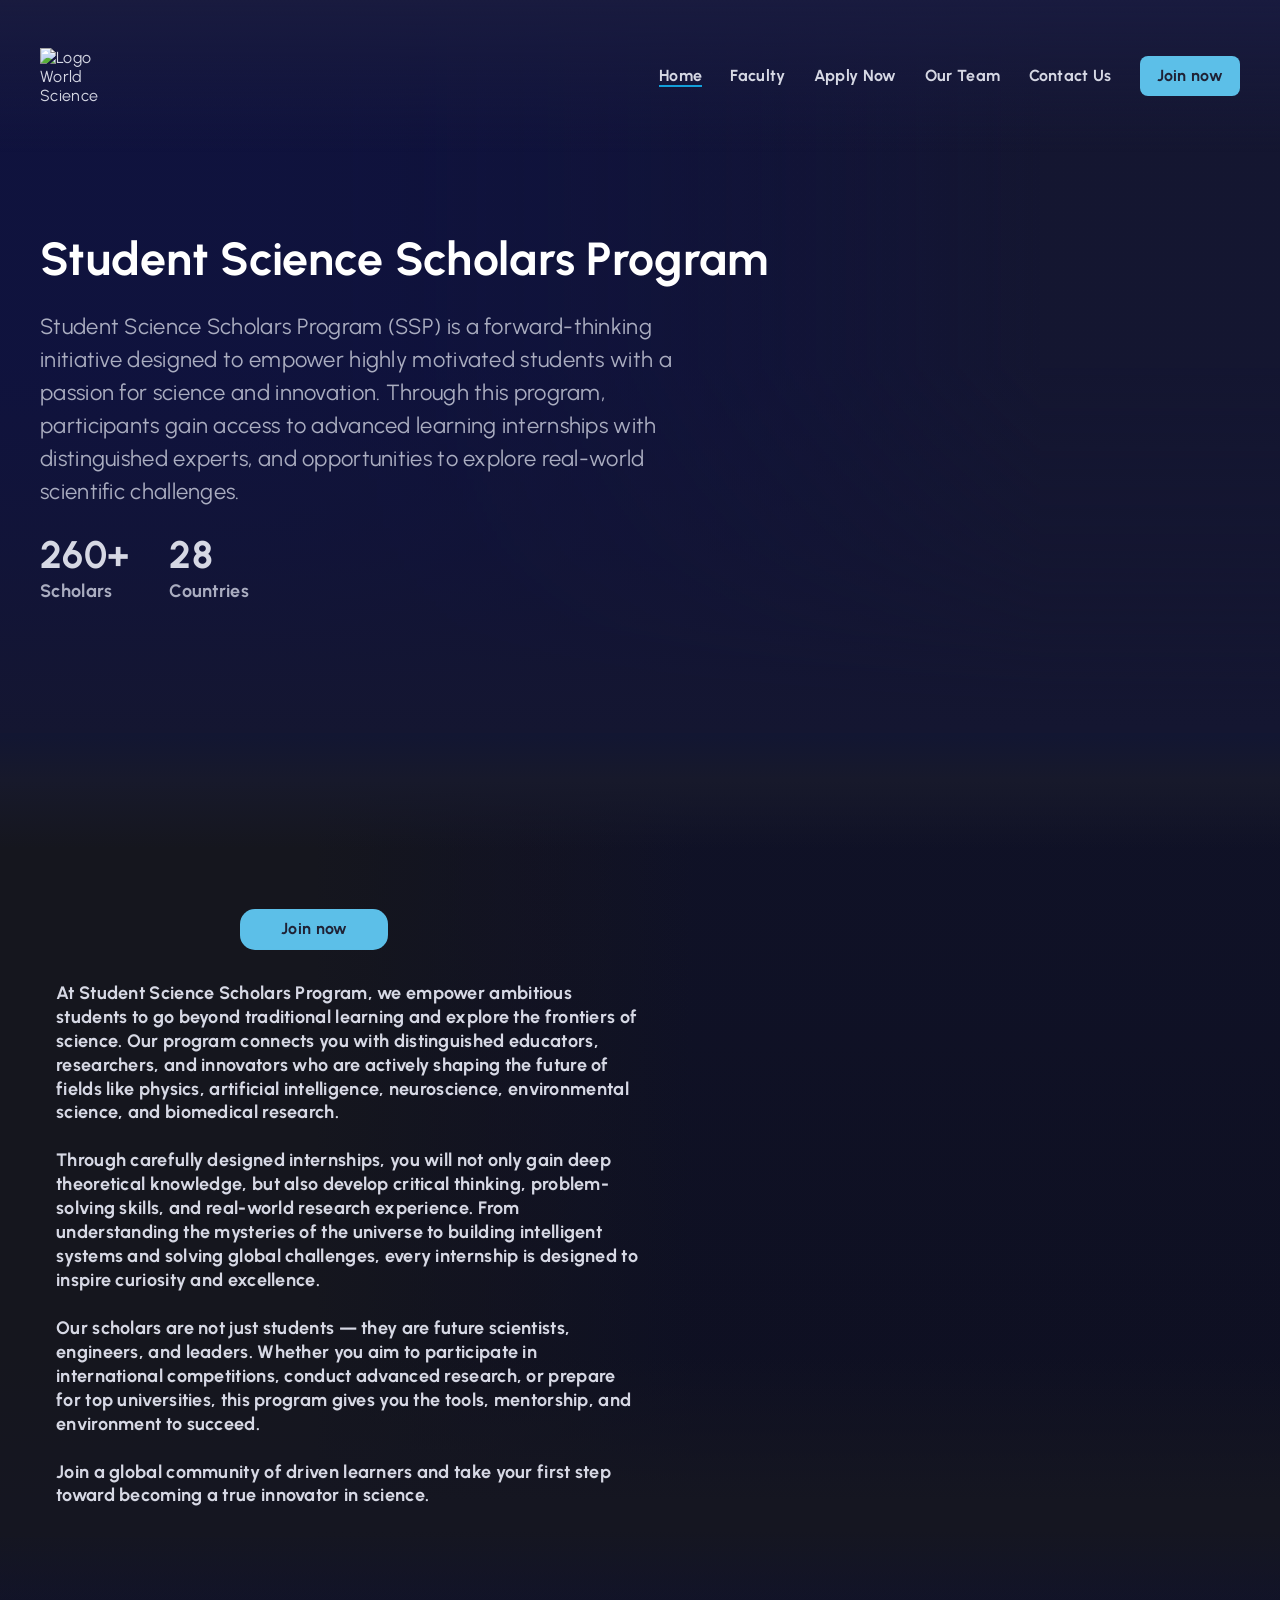
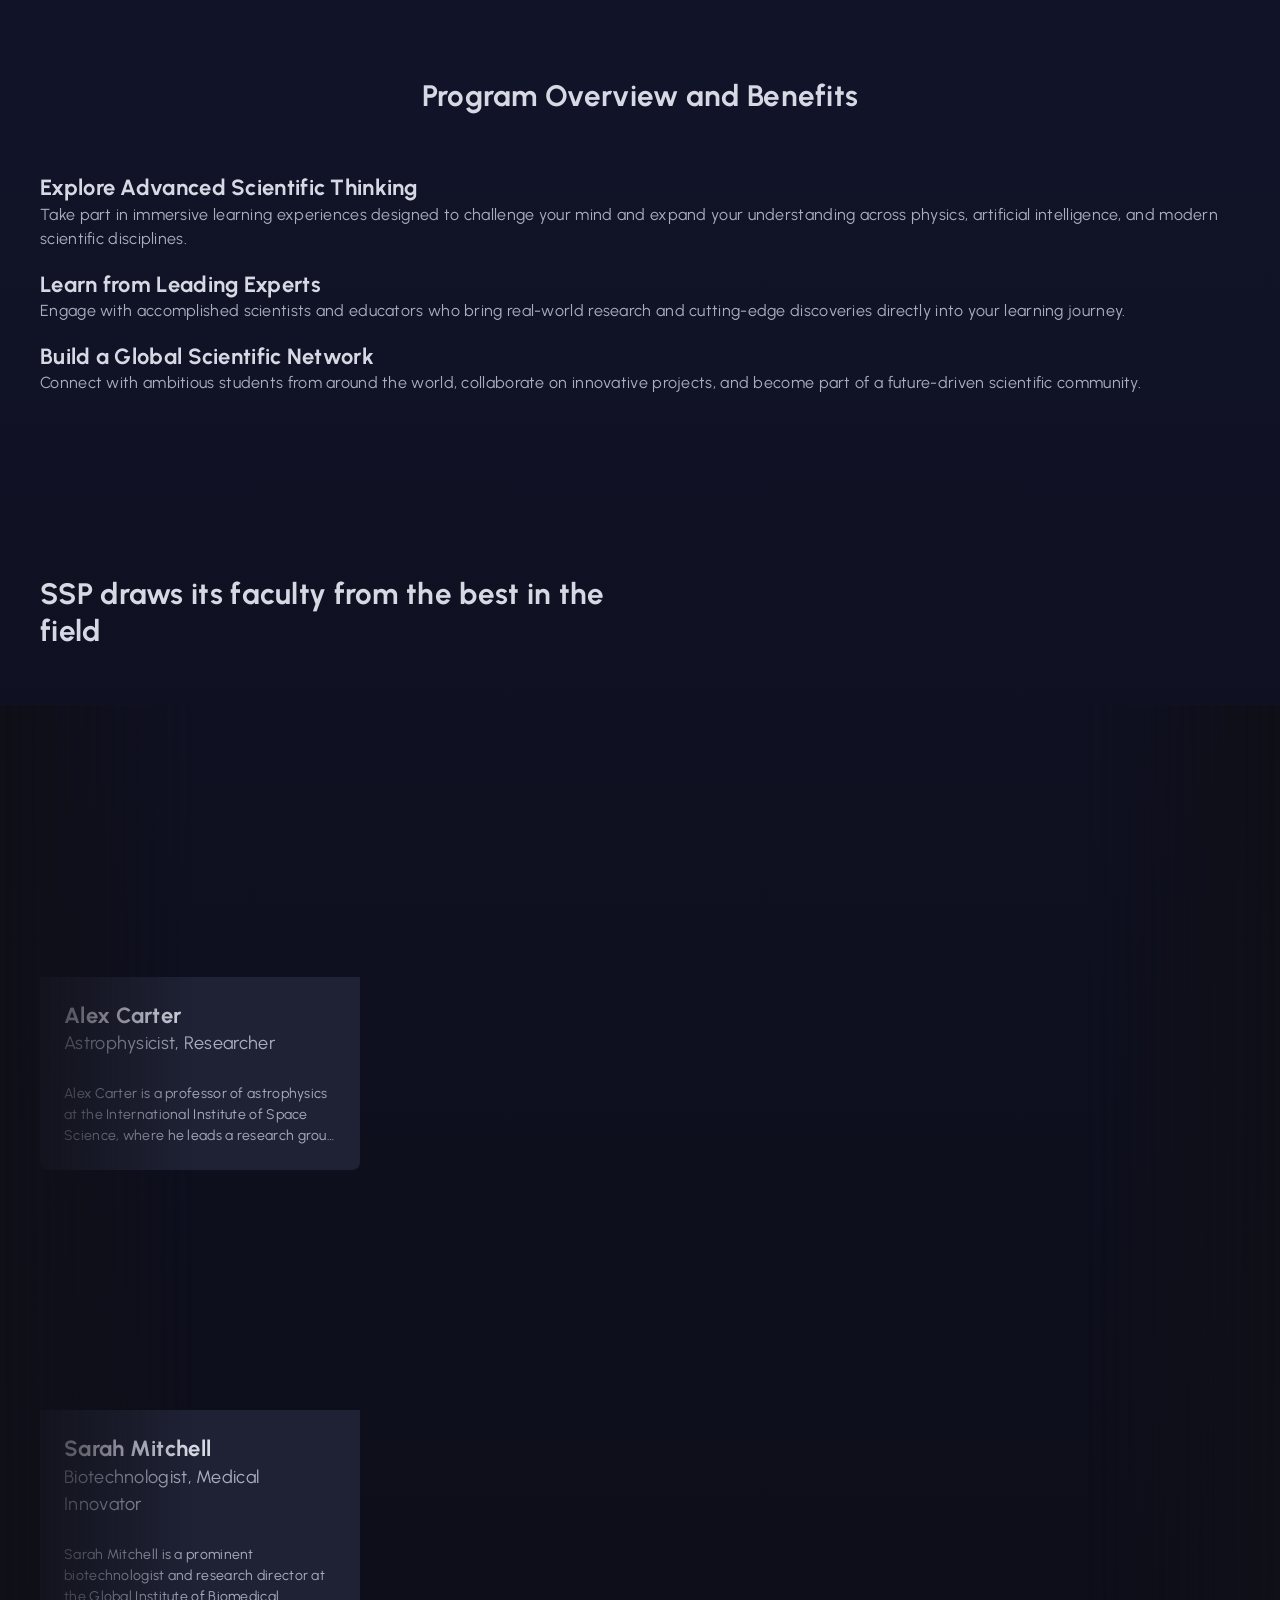
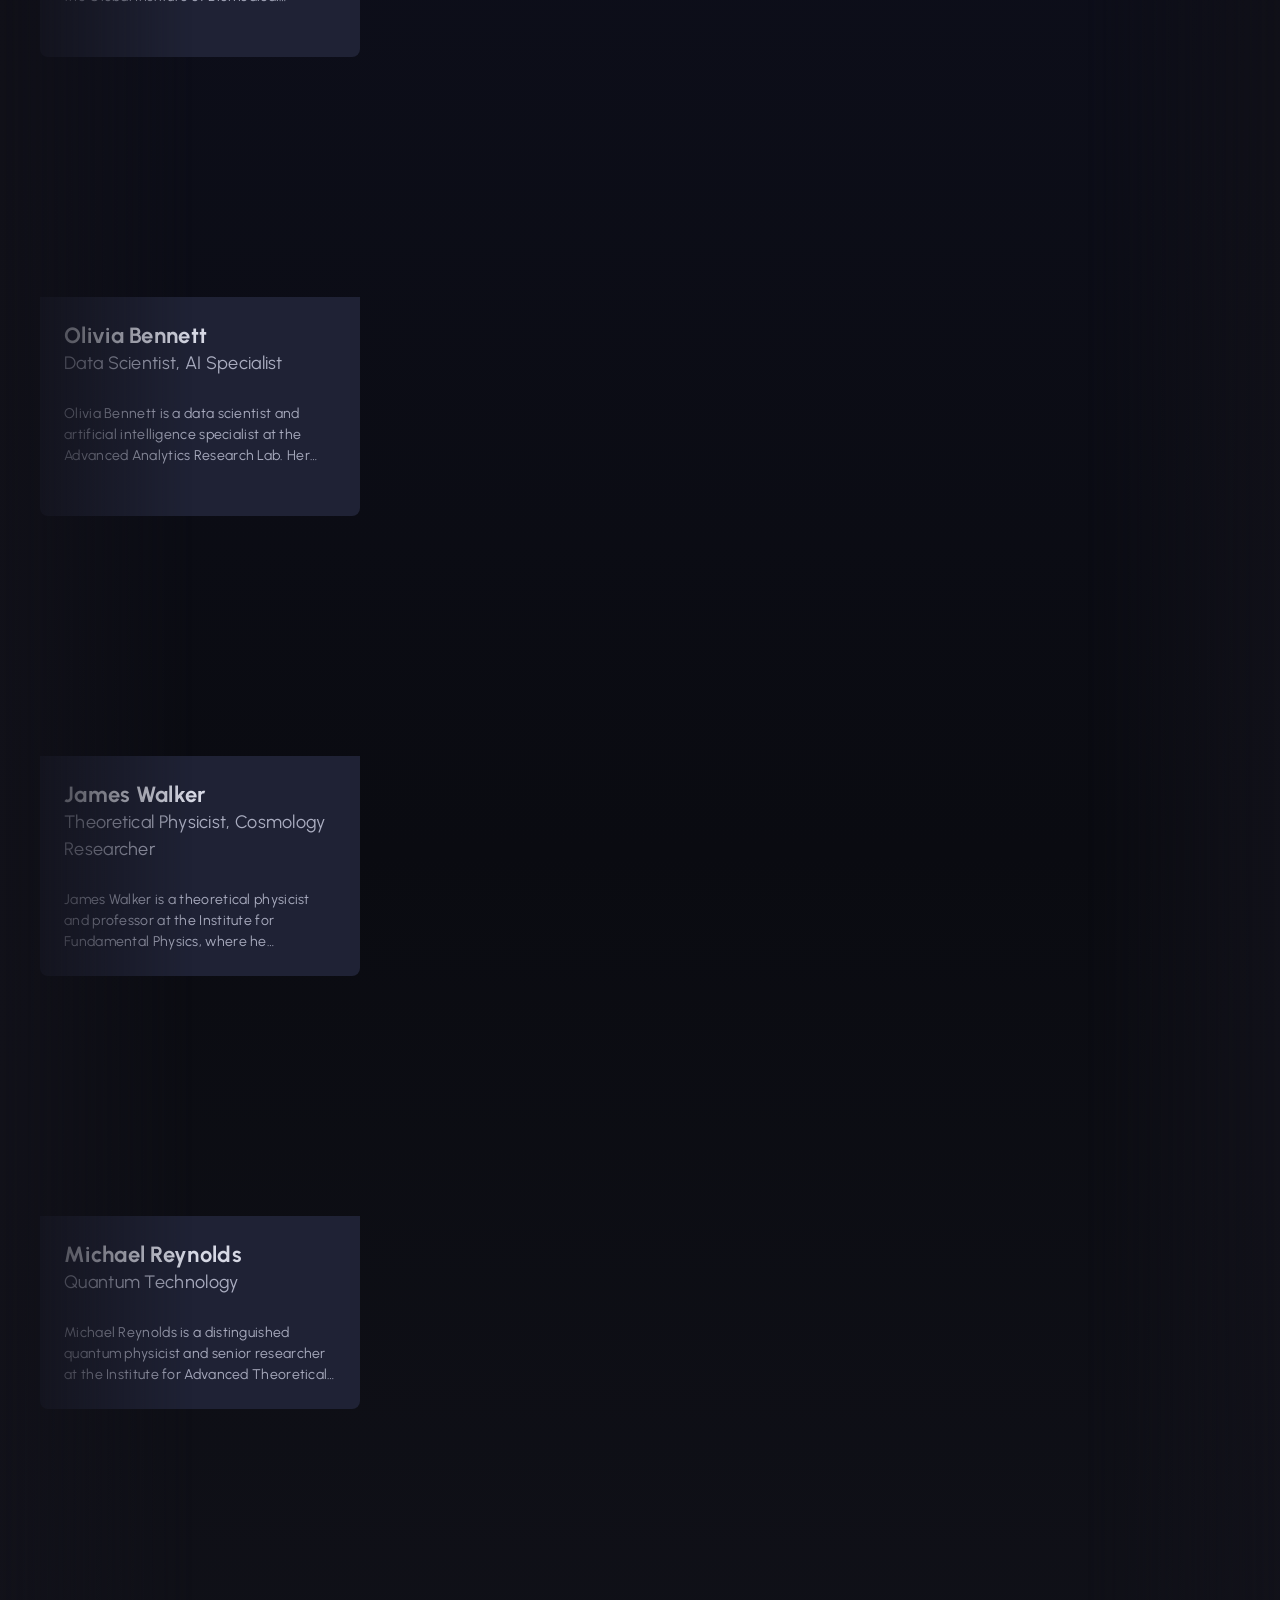
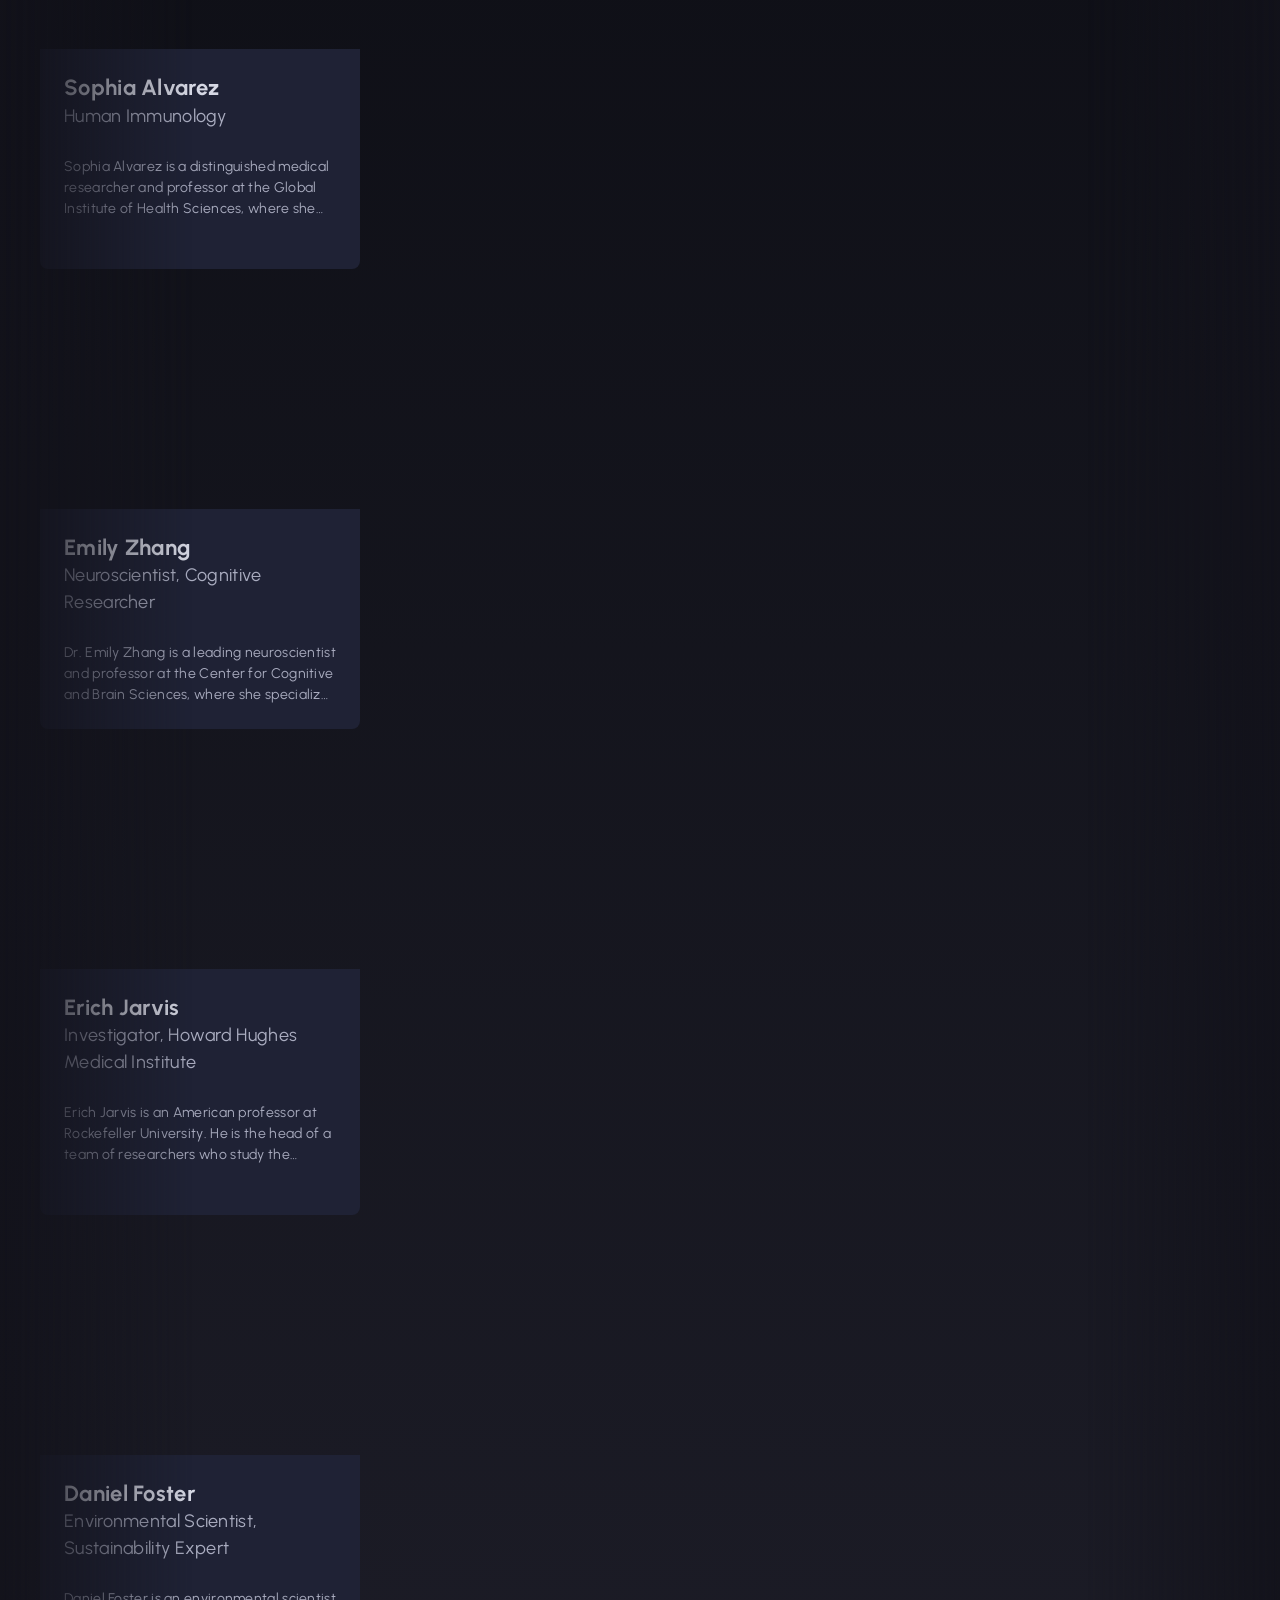
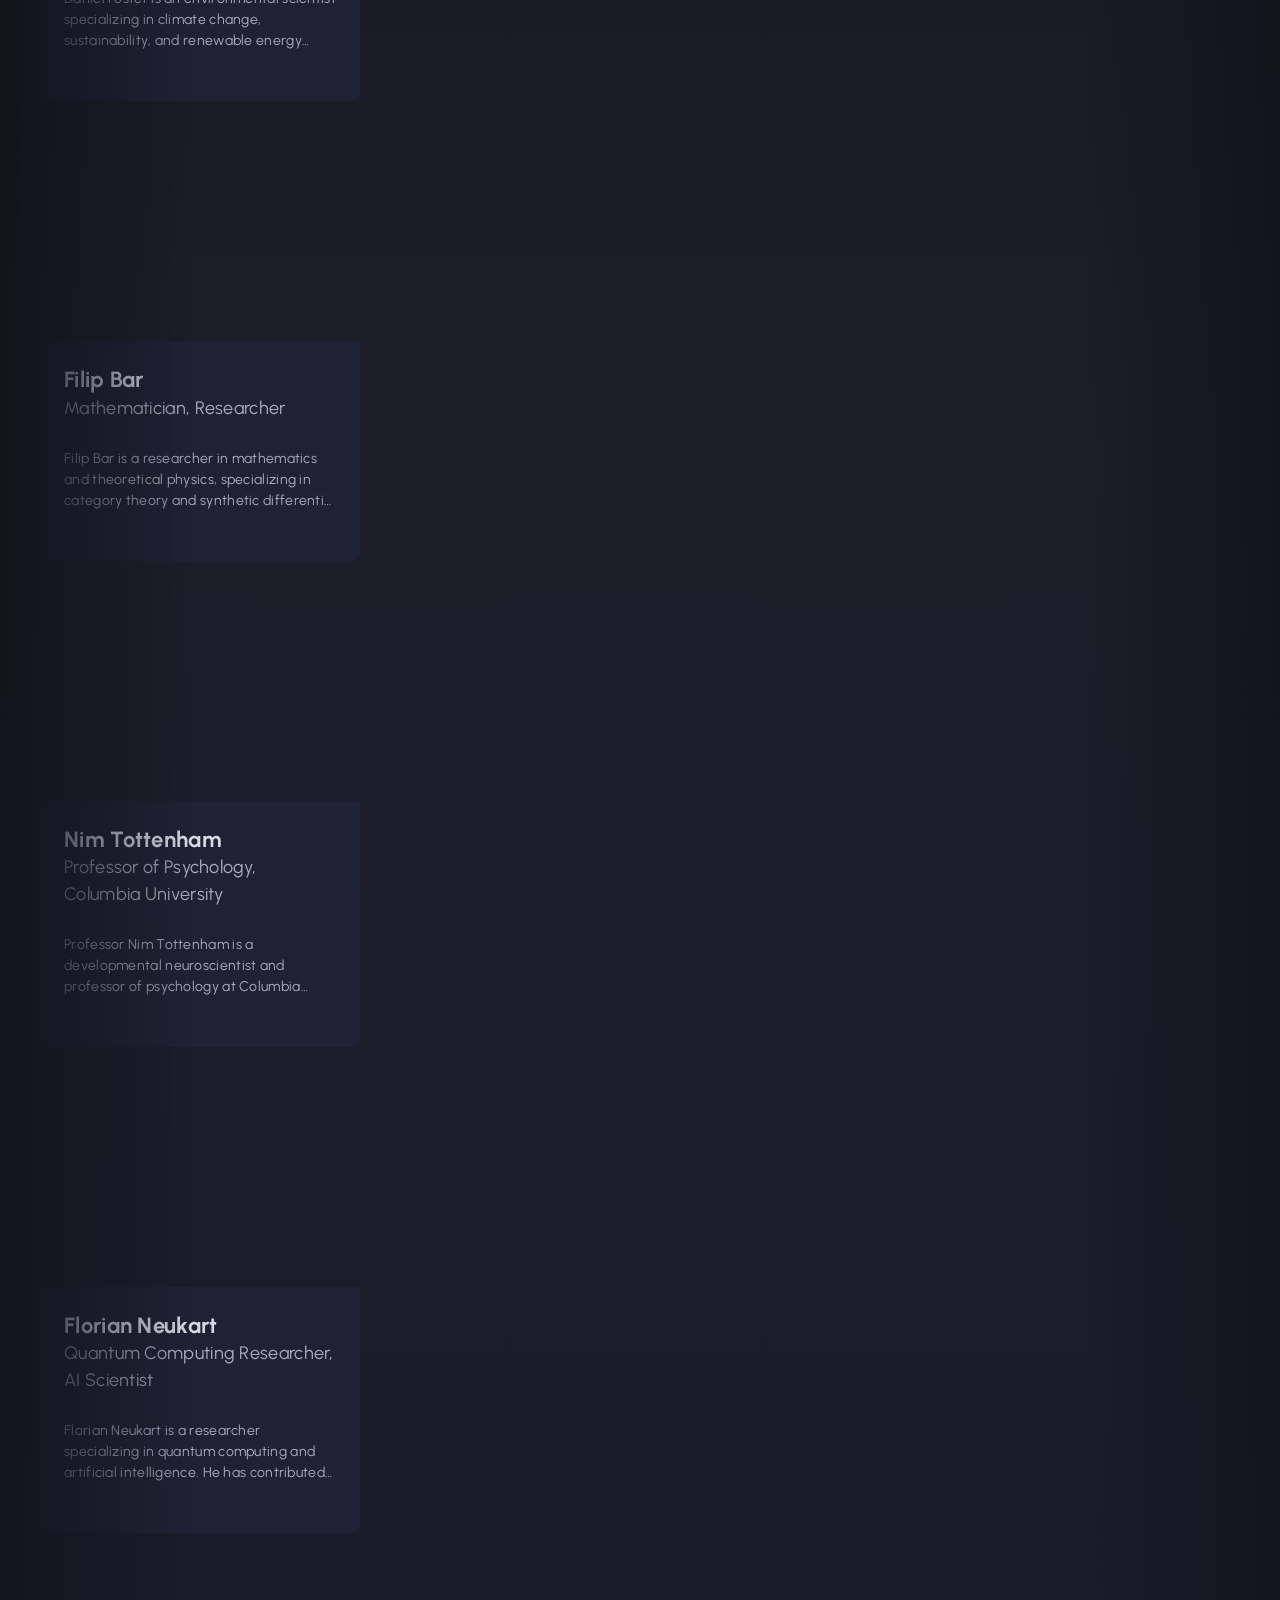
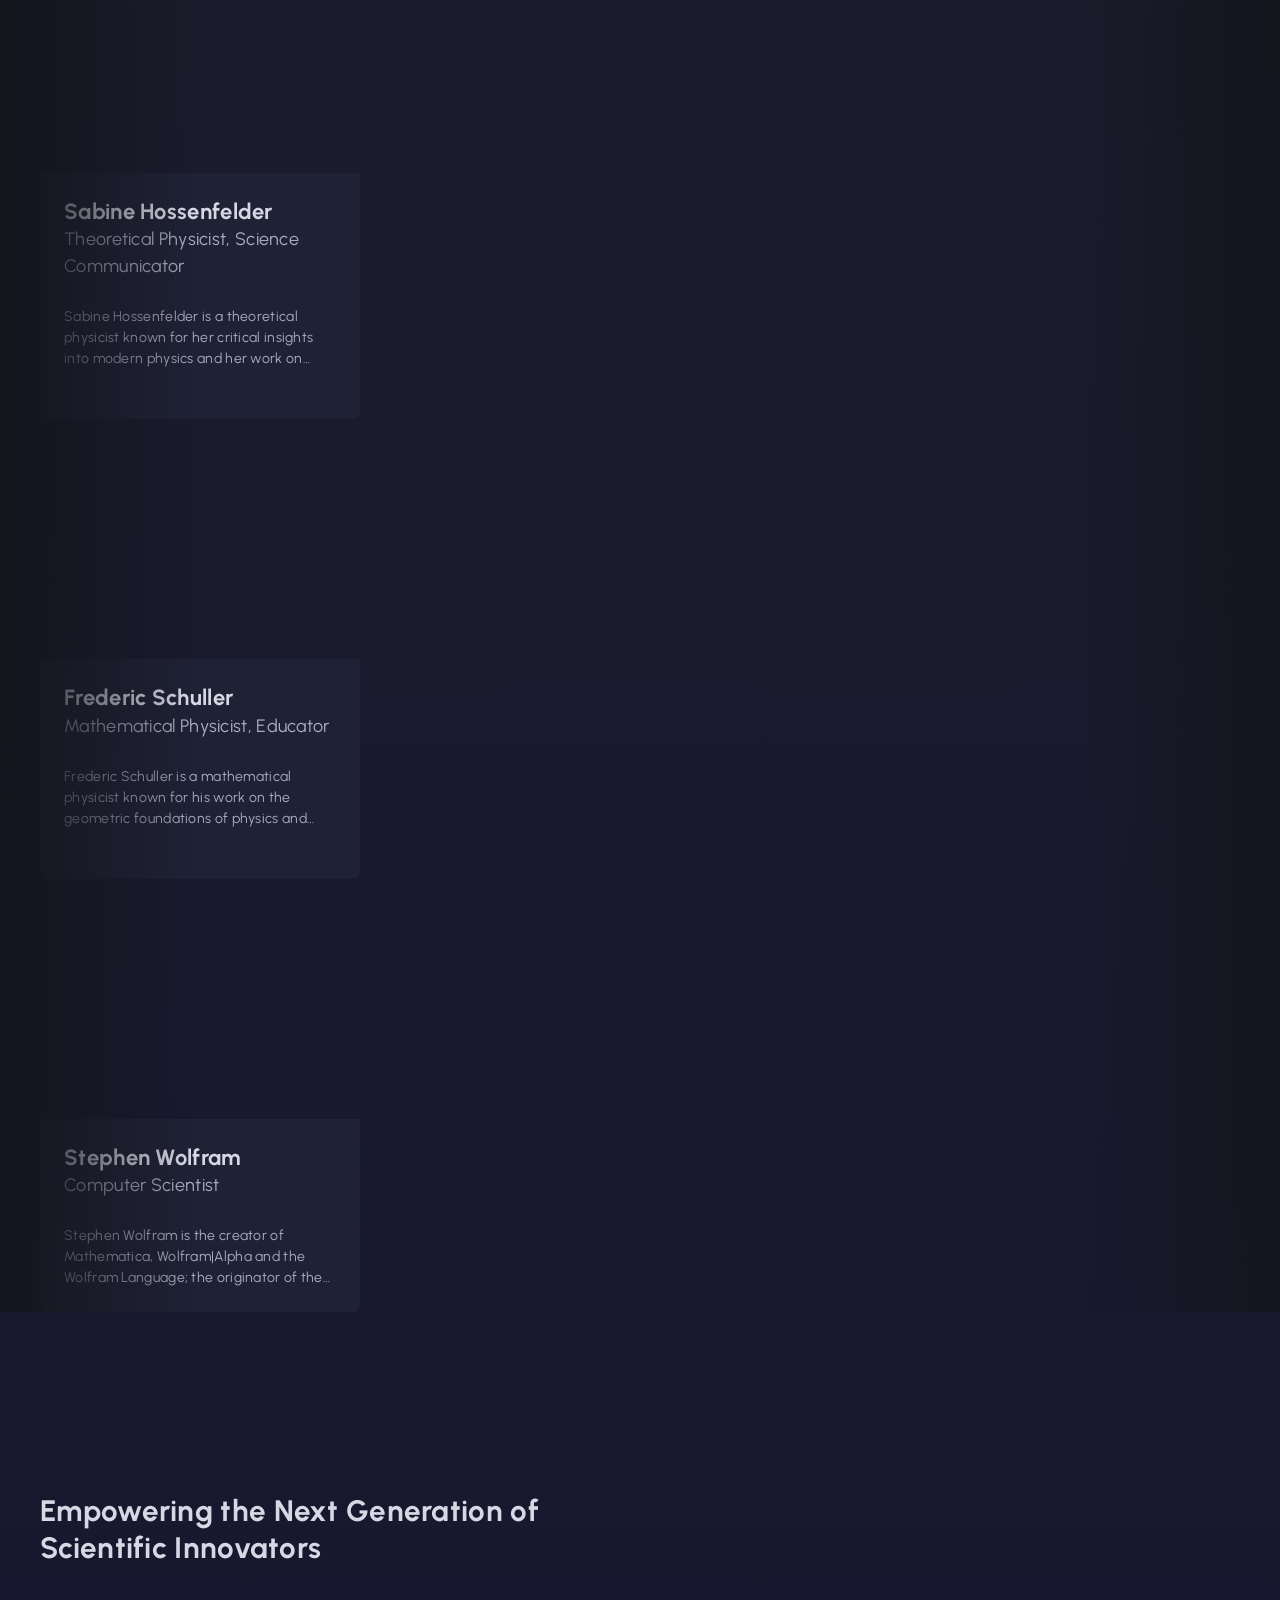
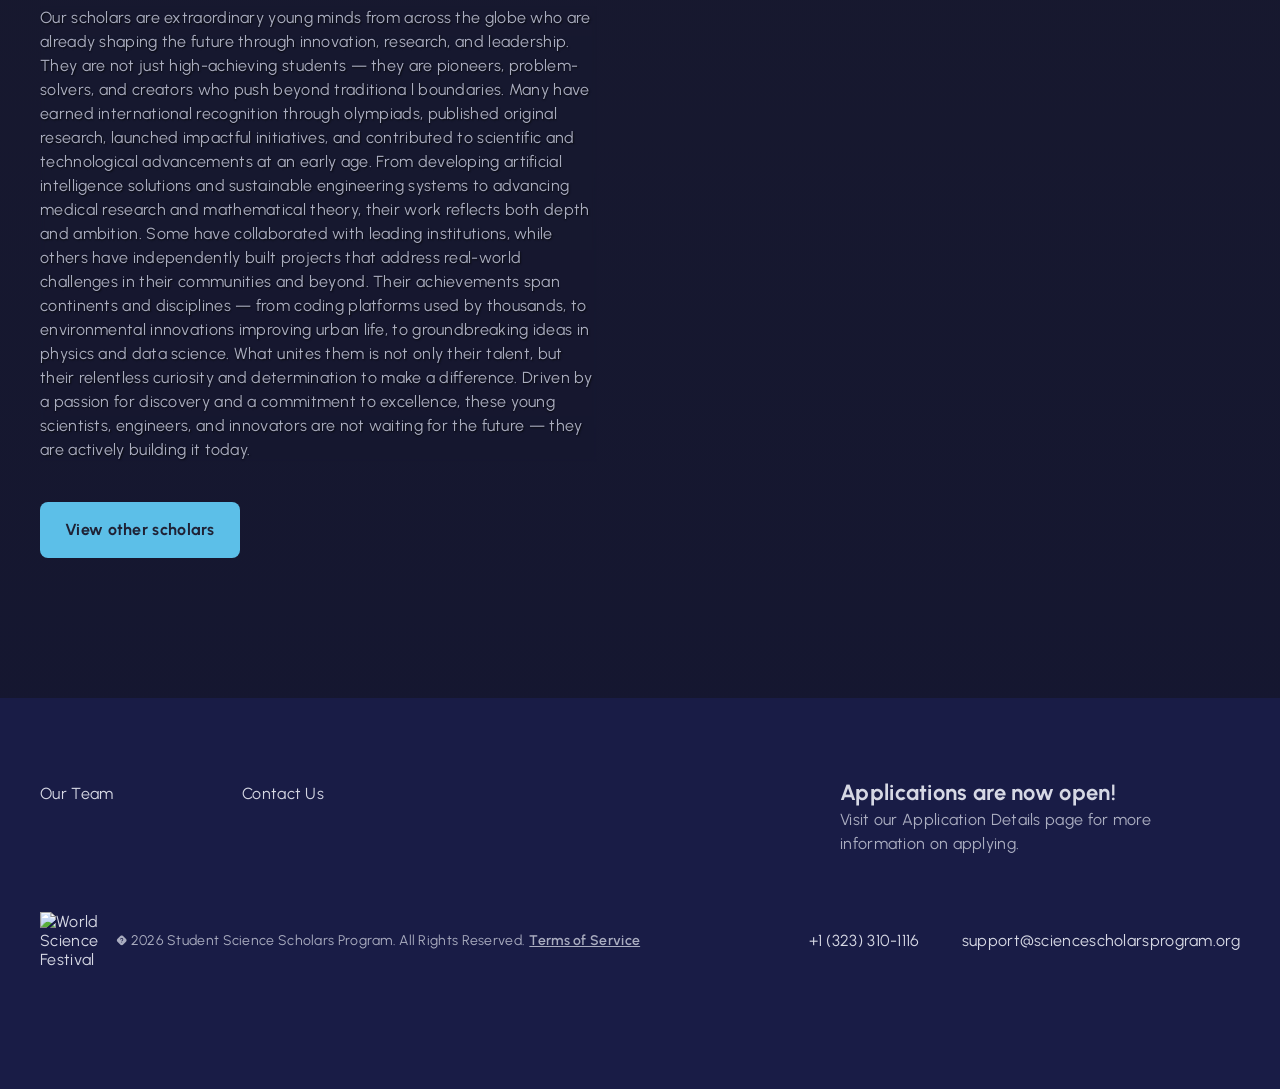
==== commit e1e564de: "Update index.html" ====
--- a/index.html
+++ b/index.html
@@ -2116,90 +2116,7 @@
                     </div>
                 </div>
             </section>
-            <section class="body-section ">
-                <div class="container-fluid">
-                    <div class="base-wrapper">
-                        <div class="list-with-icons">
-                            <div class="lwi-items">
-                                <div class="lwi-item">
-                                    <div class="lwii-icon">
-                                        <img src="wp-content/uploads/2024/03/students-world.svg" alt="">
-                                    </div>
-                                    <div class="lwii-content">
-                                        <div class="lwiic-title">
-                                            <h4>Who Can Apply</h4>
-                                        </div>
-                                        <div class="lwiic-description">
-                                            <p>We welcome ambitious high school students from around the world who
-                                                demonstrate exceptional curiosity and a strong passion for science,
-                                                technology, and innovation. Students who are eager to challenge
-                                                themselves, think critically, and explore advanced concepts are
-                                                encouraged to apply to the Student Science Scholars Program. </p>
-                                        </div>
-                                    </div>
-                                </div>
-                                <div class="lwi-item">
-                                    <div class="lwii-icon">
-                                        <img src="wp-content/uploads/2024/03/time-1.svg" alt="">
-                                    </div>
-                                    <div class="lwii-content">
-                                        <div class="lwiic-title">
-                                            <h4> Program Structure</h4>
-                                        </div>
-                                        <div class="lwiic-description">
-                                            <p>
-                                                The Student Science Scholars Program combines flexible online
-                                                learning with interactive live sessions. Students engage in advanced
-                                                coursework, collaborative projects, and mentorship opportunities
-                                                designed to deepen their understanding and practical skills.
-
-                                            </p>
-                                        </div>
-                                    </div>
-                                </div>
-                                <div class="lwi-item">
-                                    <div class="lwii-icon">
-                                        <img src="wp-content/uploads/2024/03/calendar-one-year.svg" alt="">
-                                    </div>
-                                    <div class="lwii-content">
-                                        <div class="lwiic-title">
-                                            <h4>One-Year Experience</h4>
-                                        </div>
-                                        <div class="lwiic-description">
-                                            <p>
-                                                This is a one-year immersive program consisting of multiple
-                                                specialized courses, hands-on projects, and guided learning paths.
-                                                Students progress through carefully designed content that builds
-                                                both theoretical knowledge and real-world problem-solving abilities.
-                                            </p>
-                                        </div>
-                                    </div>
-                                </div>
-                                <div class="lwi-item">
-                                    <div class="lwii-icon">
-                                        <img src="wp-content/uploads/2024/03/certificate-1.svg" alt="">
-                                    </div>
-                                    <div class="lwii-content">
-                                        <div class="lwiic-title">
-                                            <h4>Certificate of Achievement</h4>
-                                        </div>
-                                        <div class="lwiic-description">
-                                            <p>
-                                                Participants who successfully complete the program requirements,
-                                                including coursework, projects, and active participation, will
-                                                receive an official certificate recognizing their achievement and
-                                                dedication to academic excellence.
-
-                                            </p>
-                                        </div>
-                                    </div>
-                                </div>
-
-                            </div>
-                        </div>
-                    </div>
-                </div>
-            </section>
+            
             <!-- No content can be between footer and flexible content except more body sections -->
             <!-- https://stackoverflow.com/a/49619365 -->
 
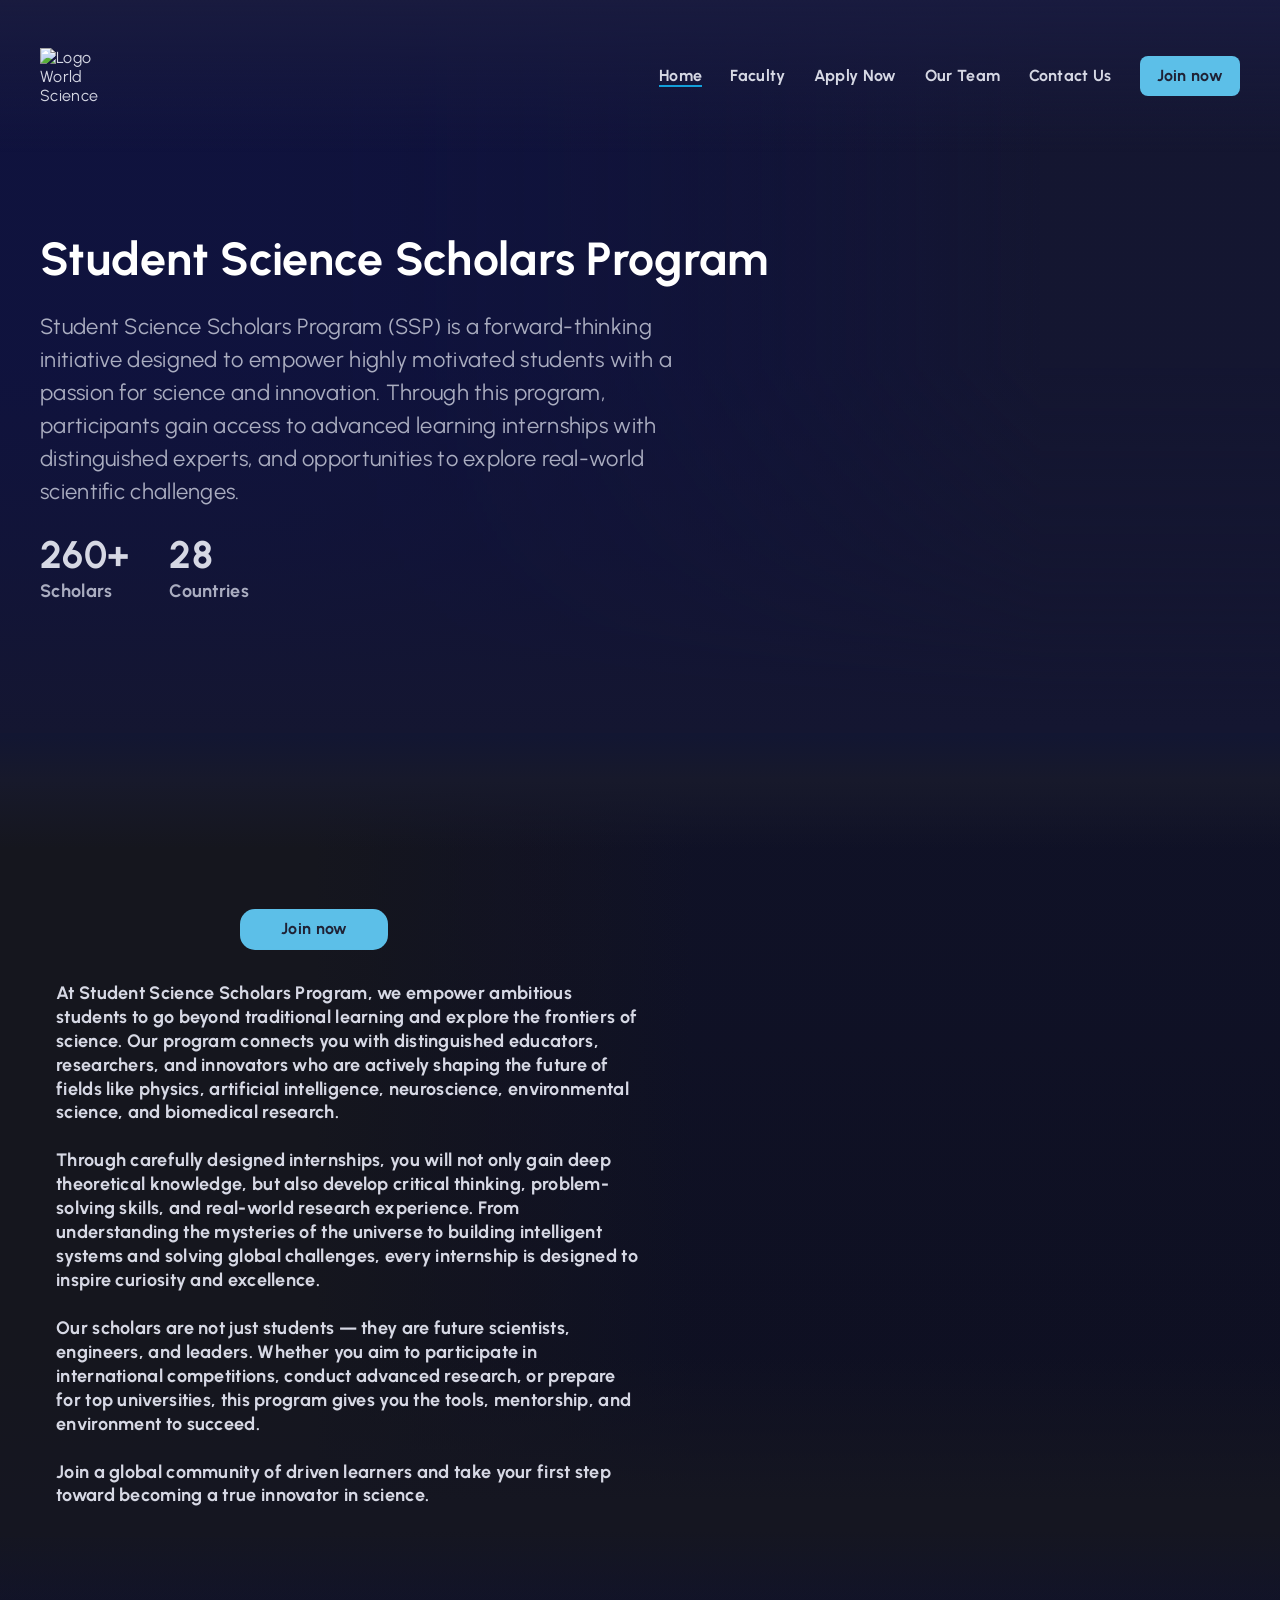
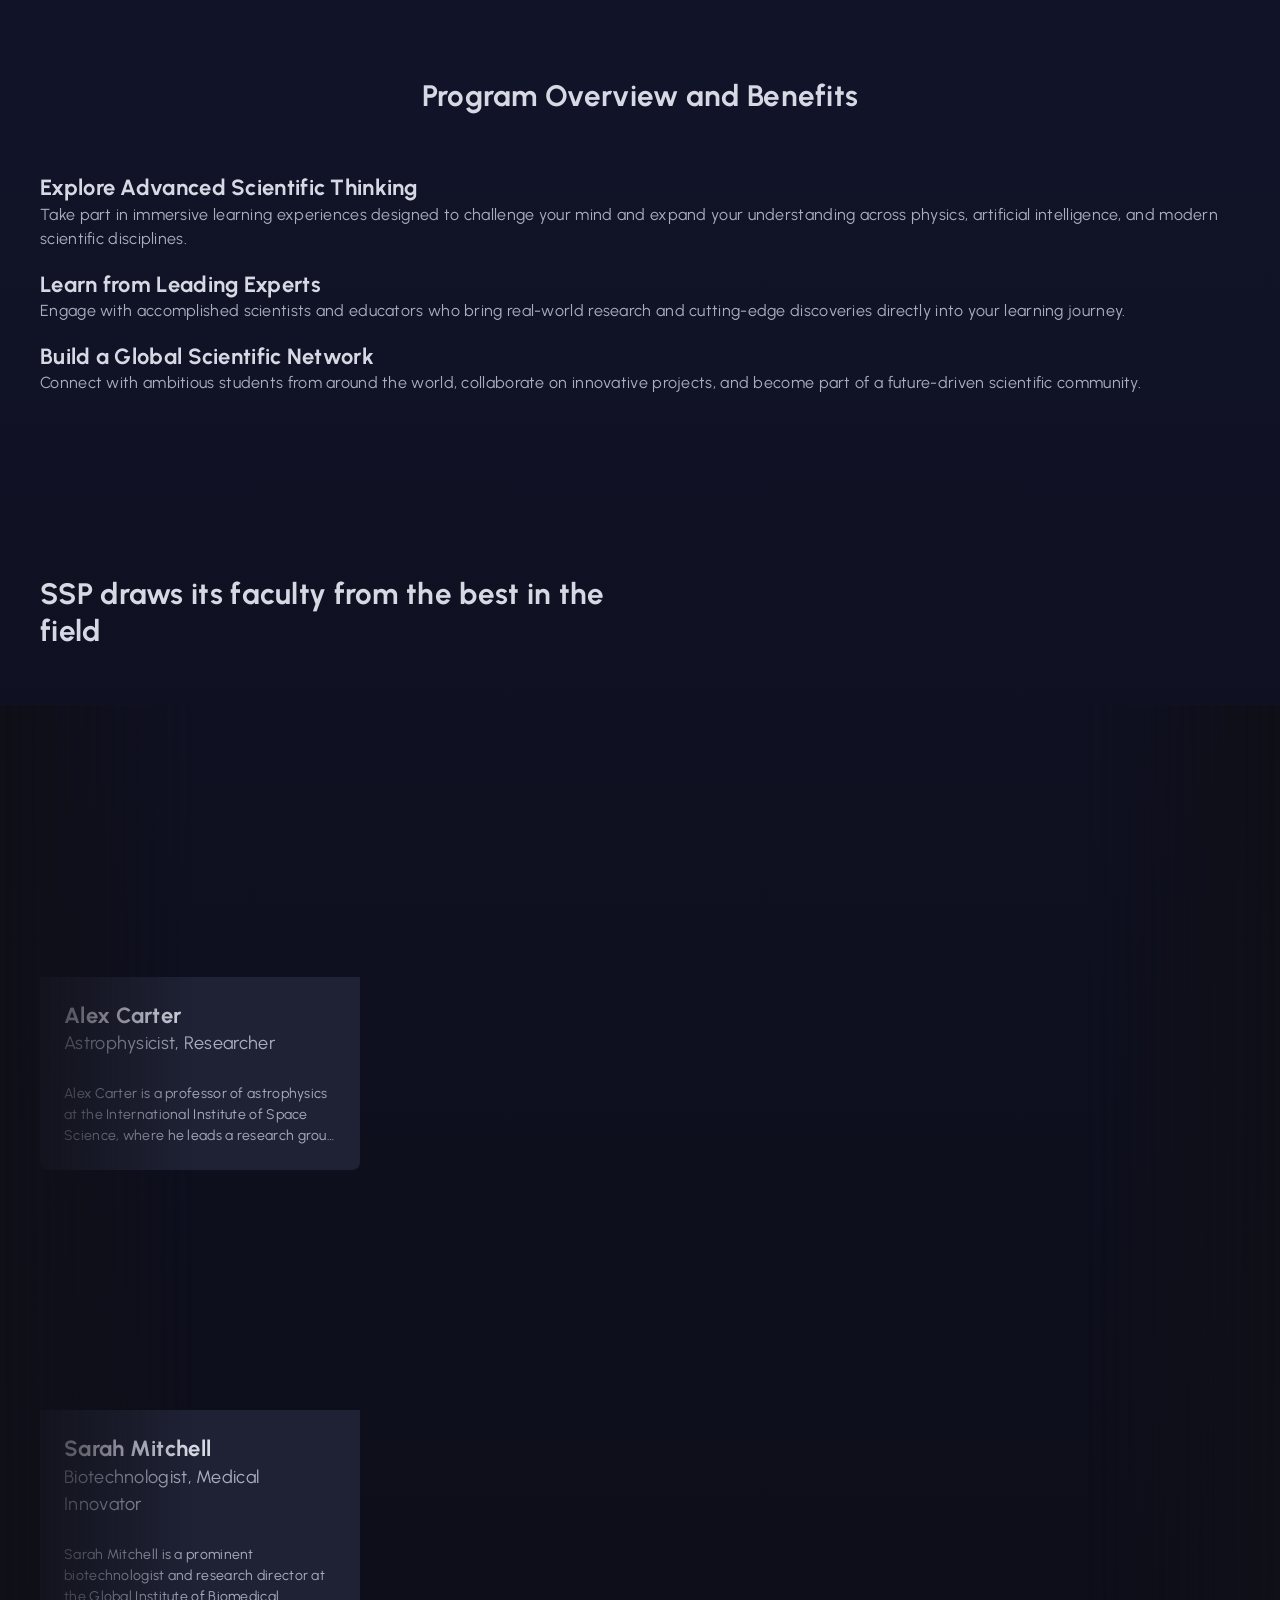
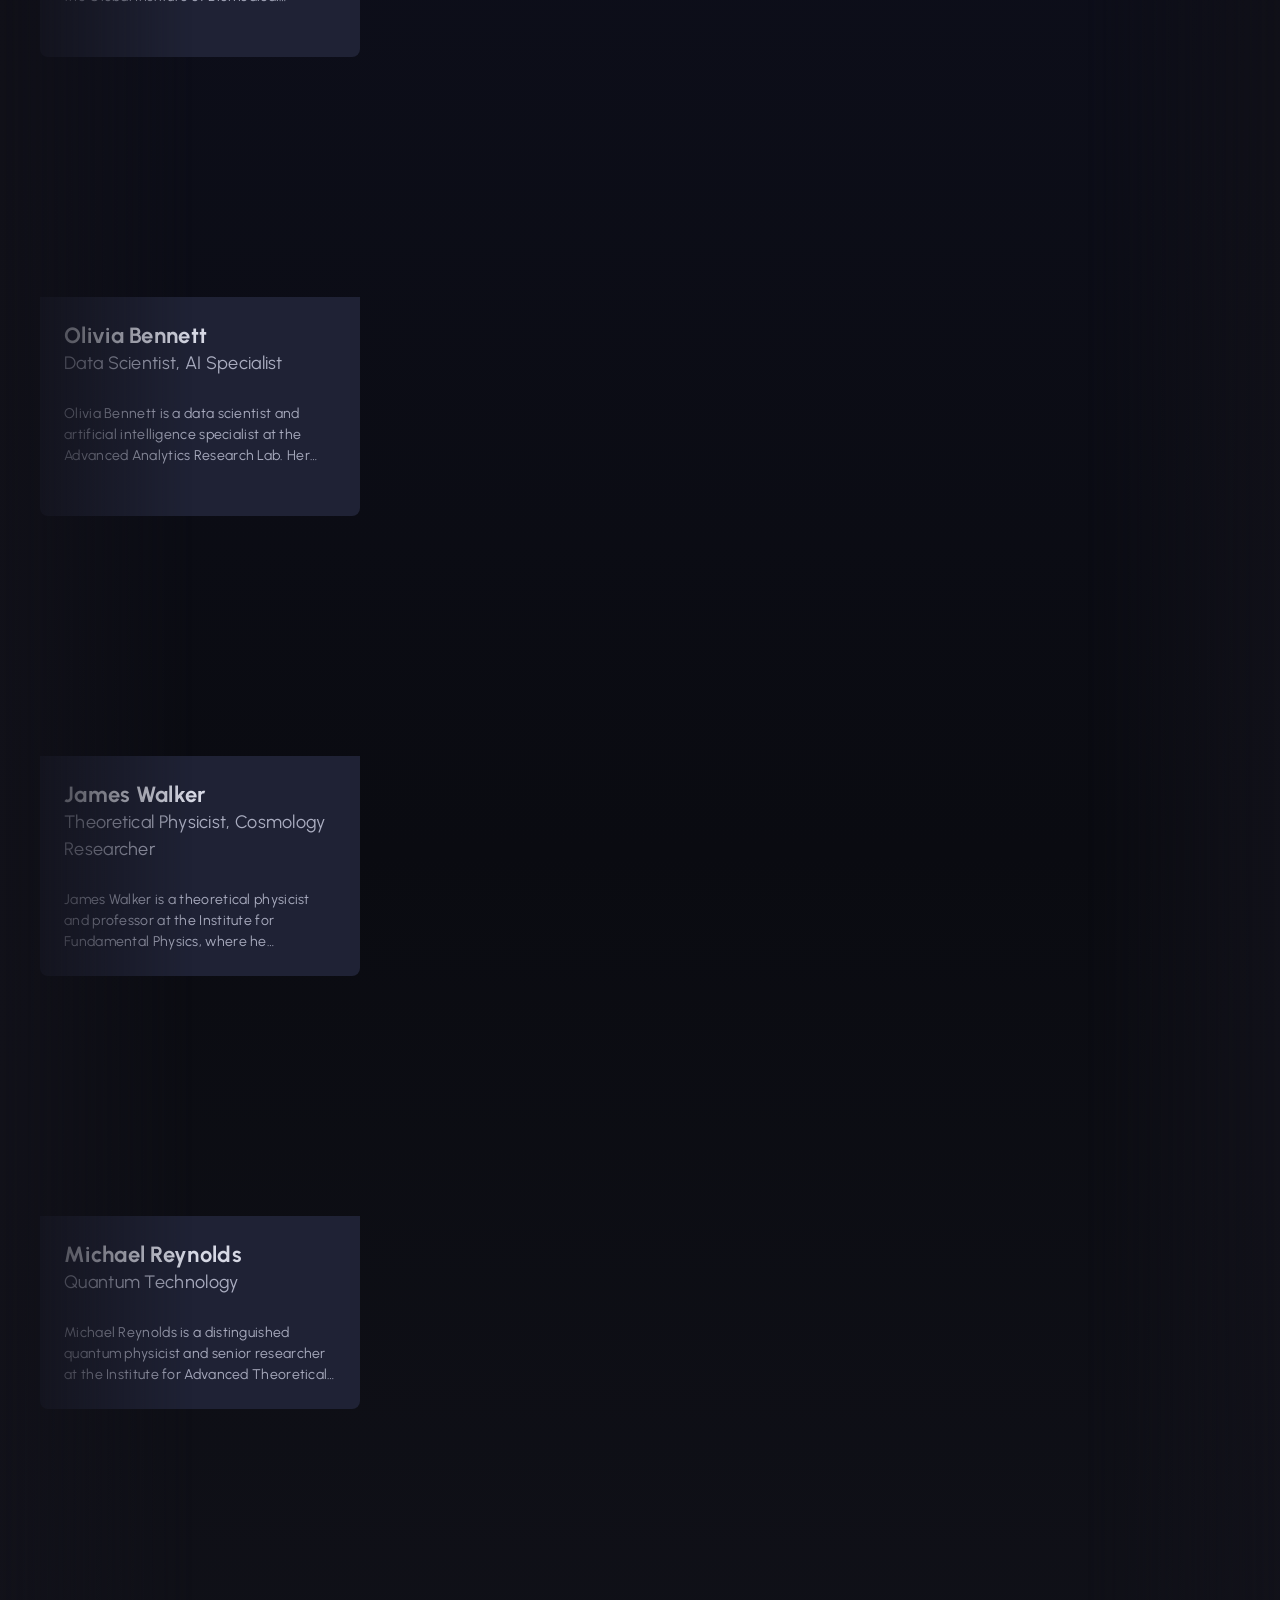
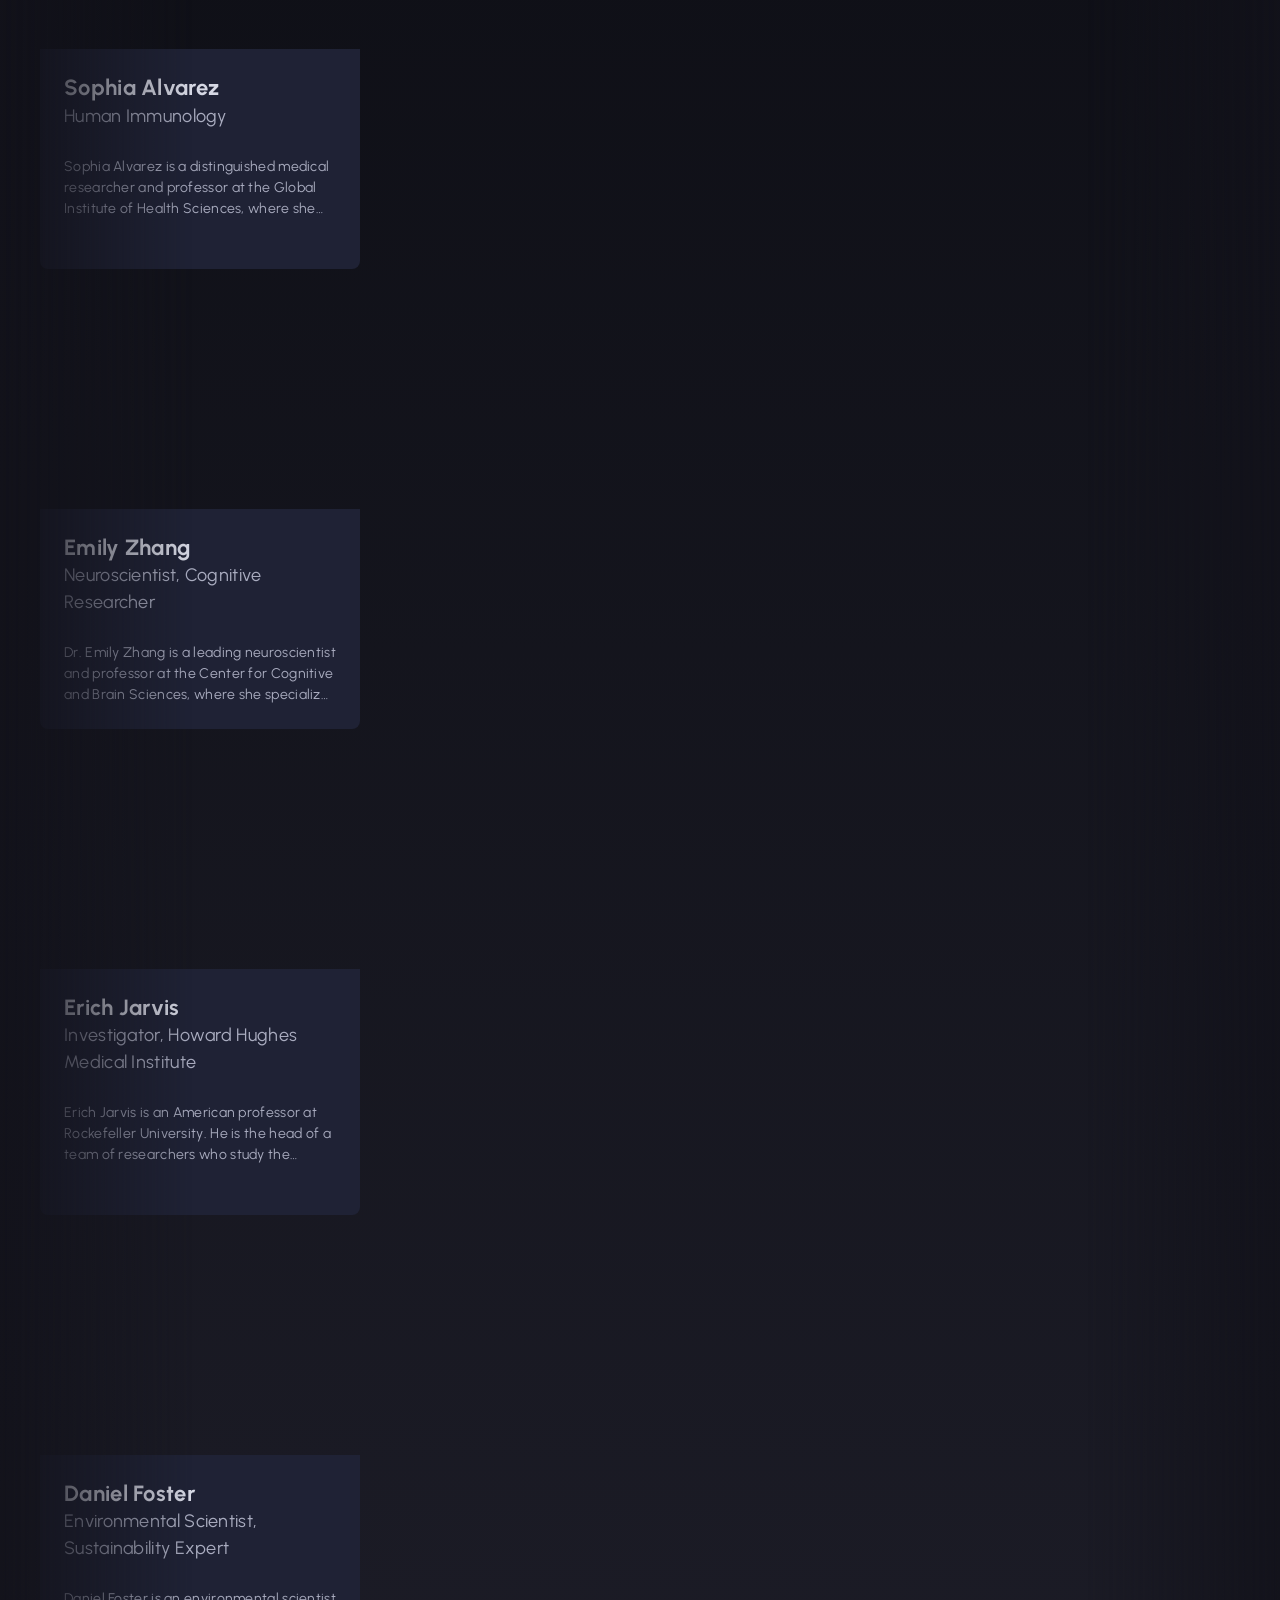
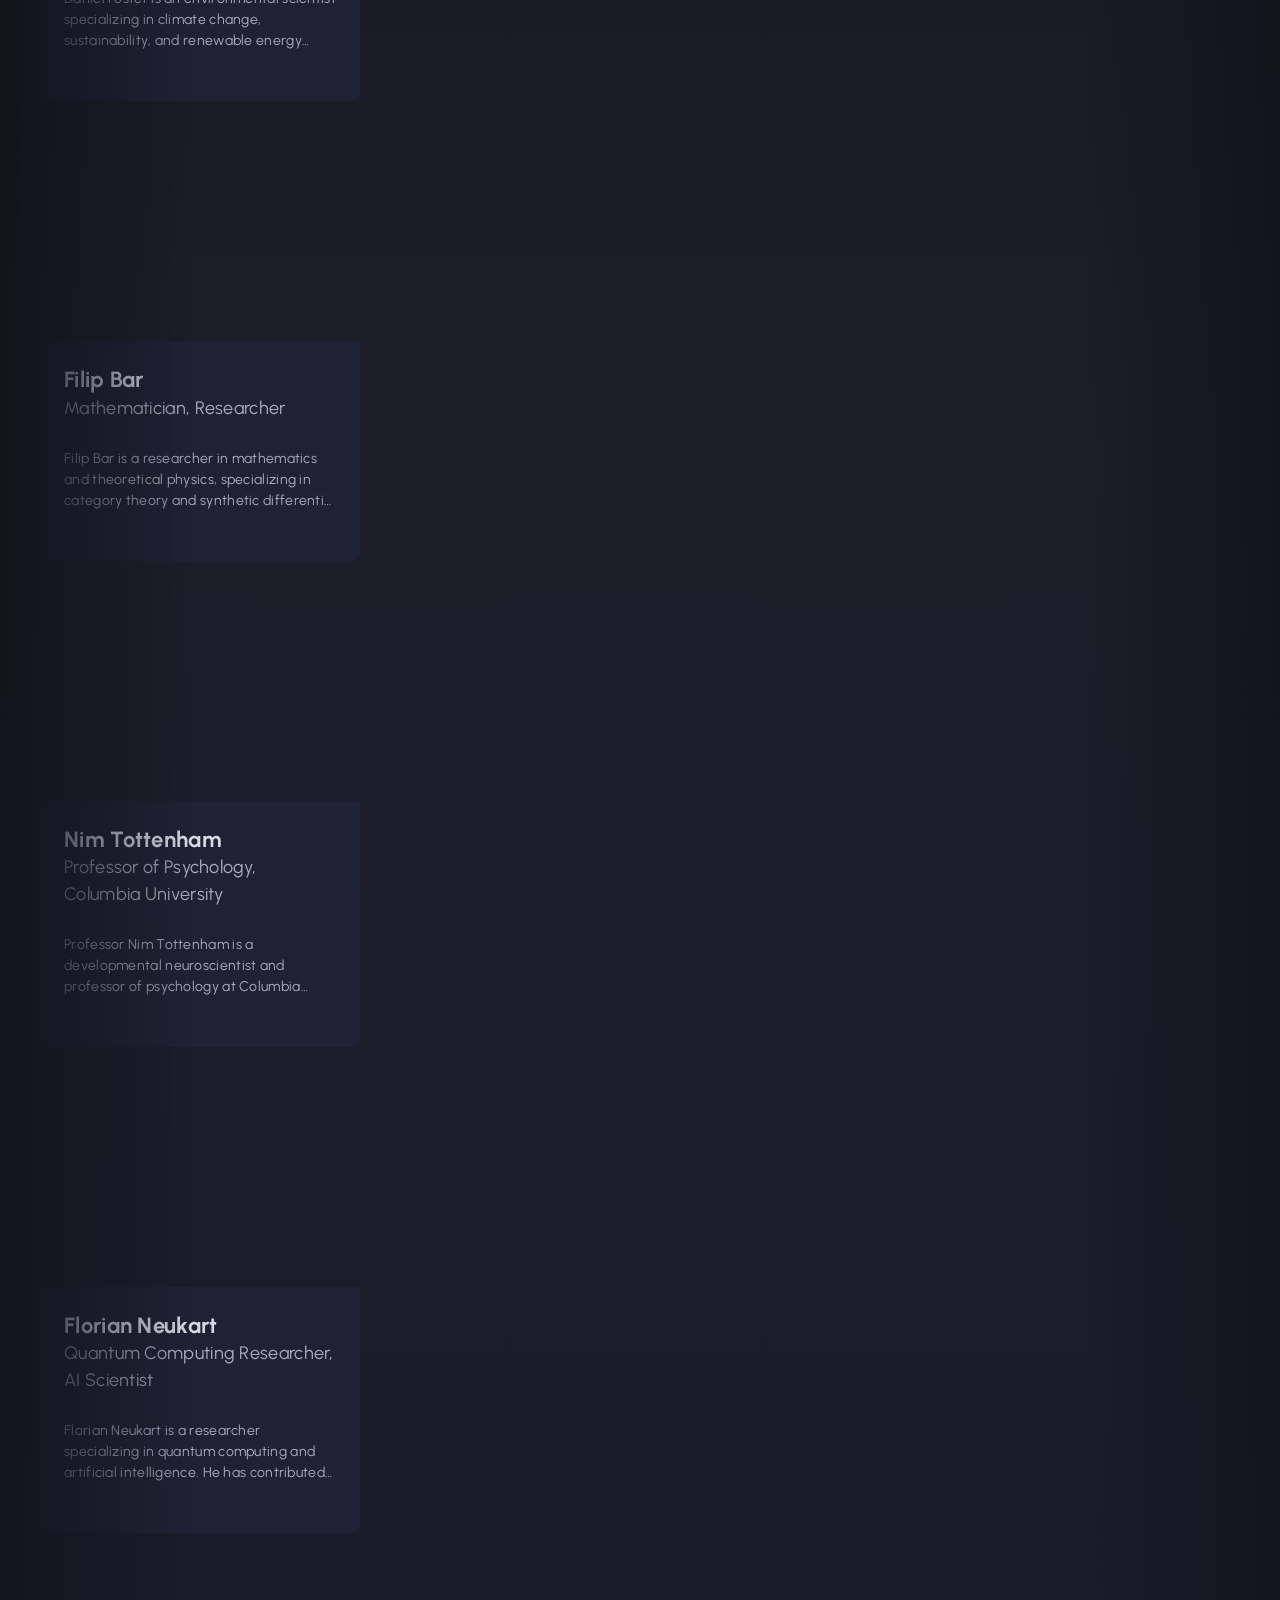
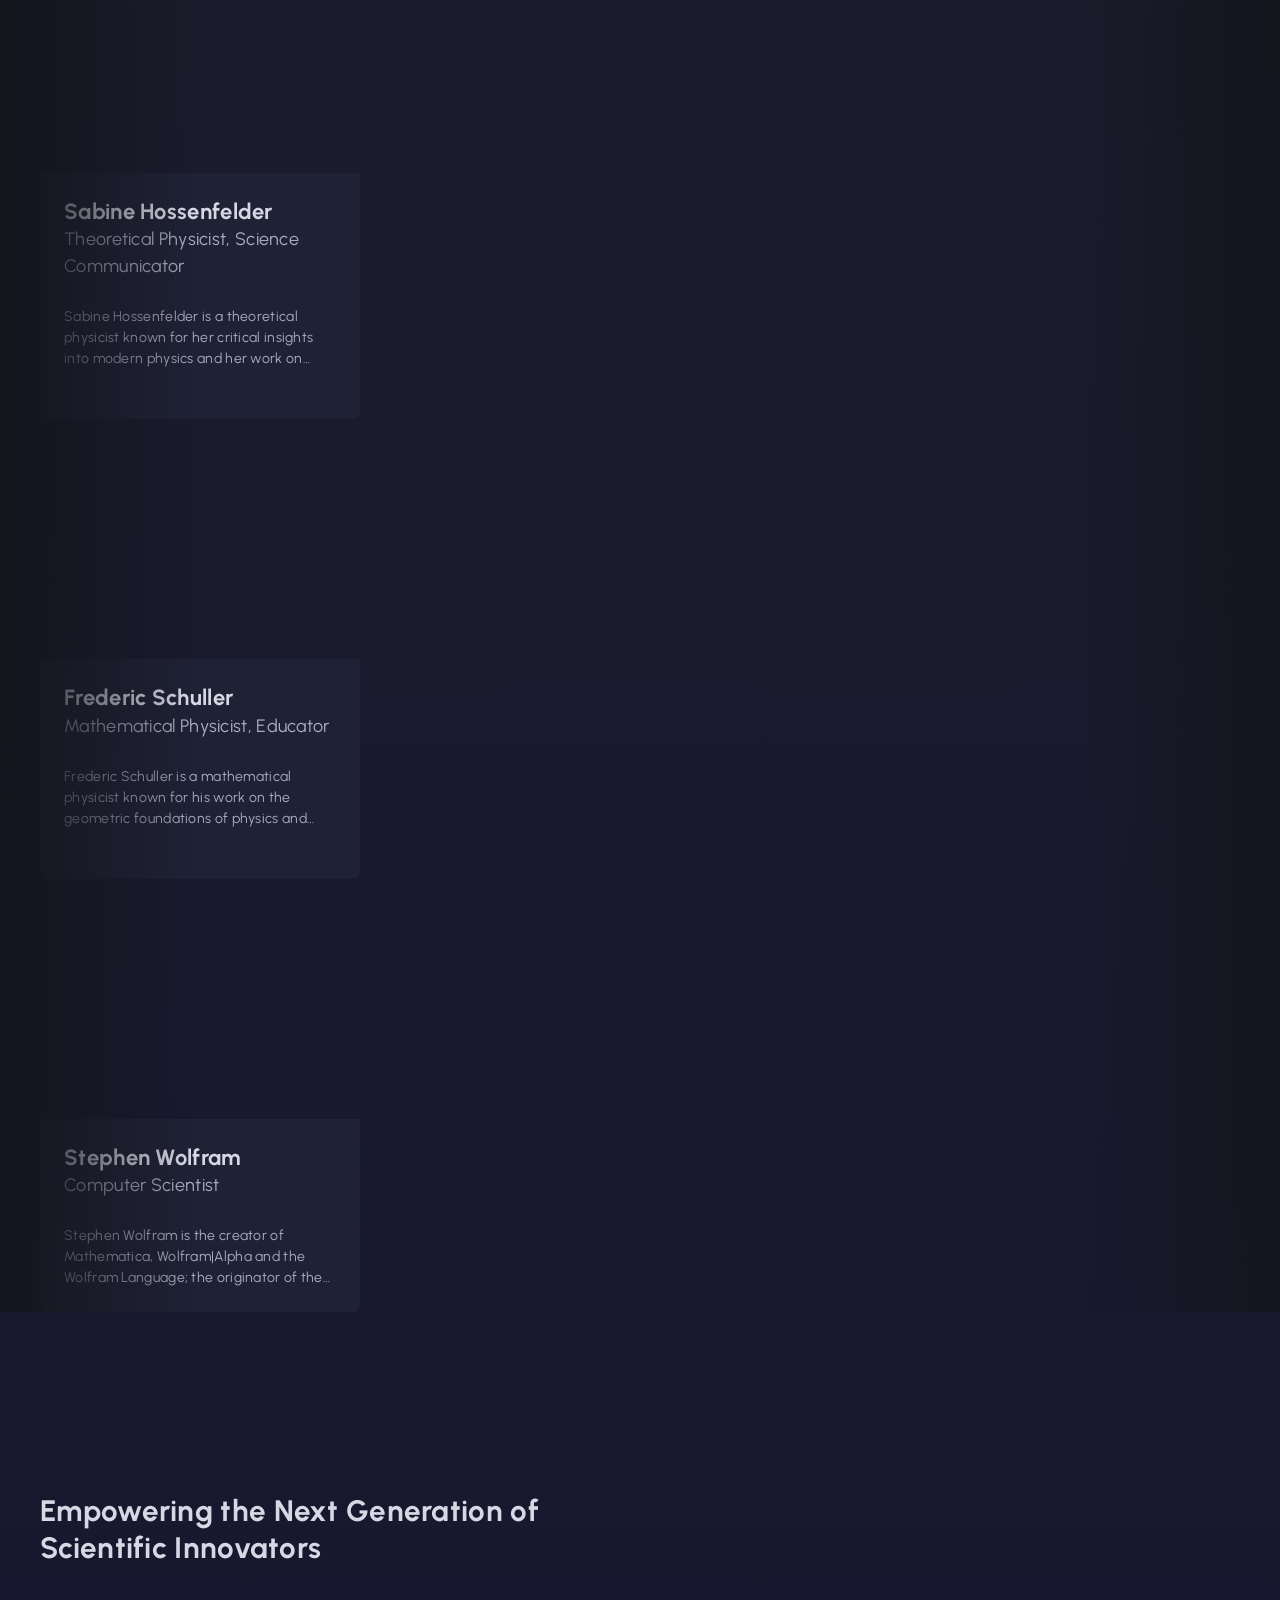
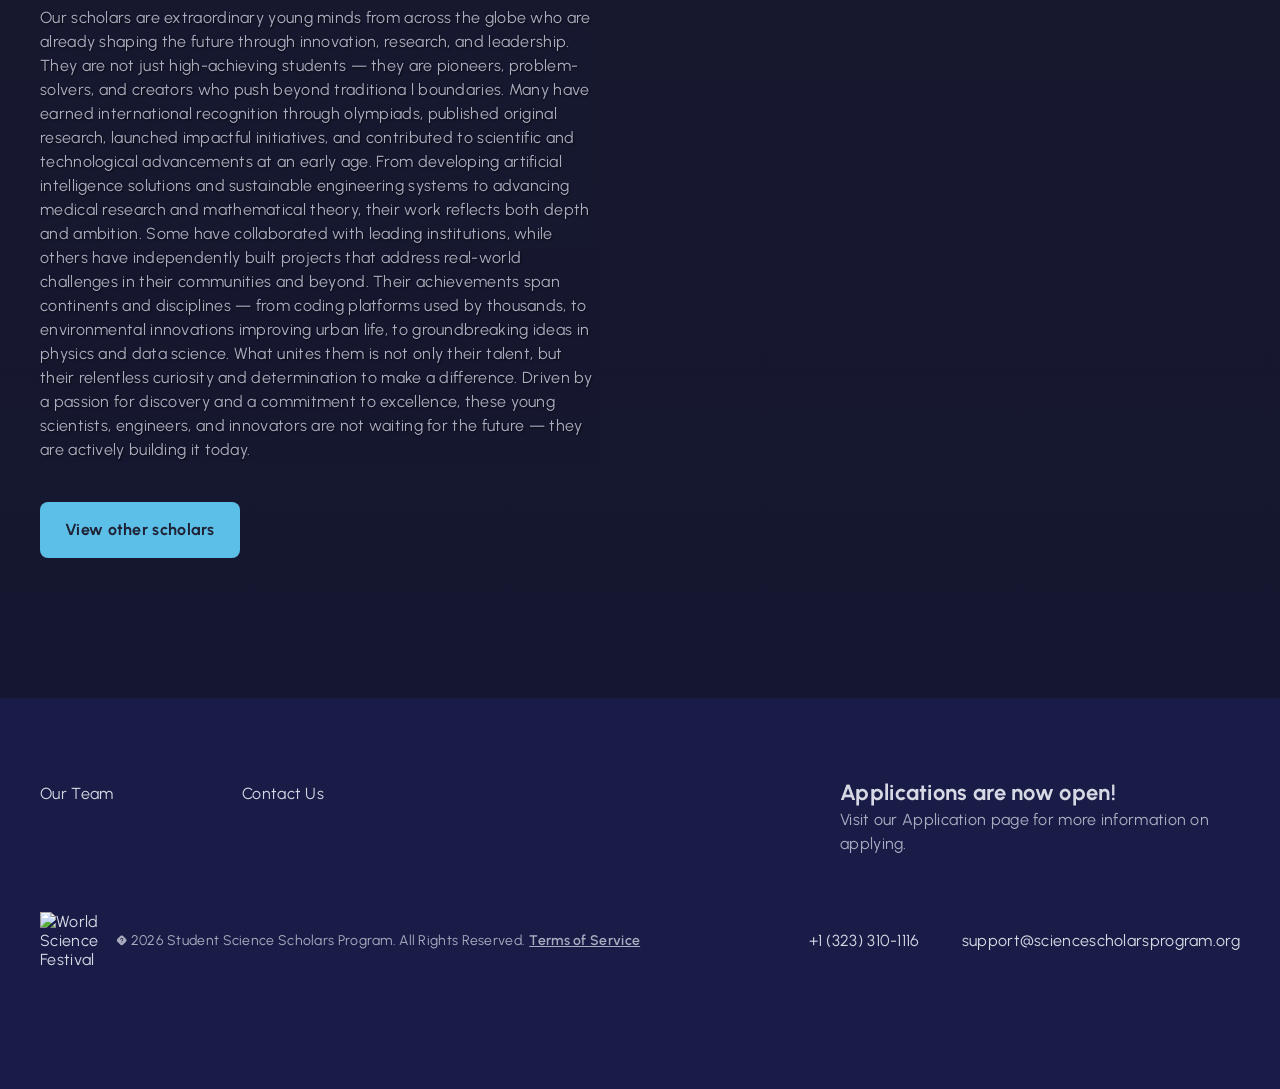
==== commit 5bbc7298: "Update index.html" ====
--- a/index.html
+++ b/index.html
@@ -2143,7 +2143,7 @@
                                 <h4>Applications are now open!</h4>
                                 <p></p>
                                 <p>Visit our <a href="application-details">Application
-                                        Details</a> page for more information on applying.</p>
+                                        </a> page for more information on applying.</p>
                             </div>
                         </div>
                         <div class="footer-bot">
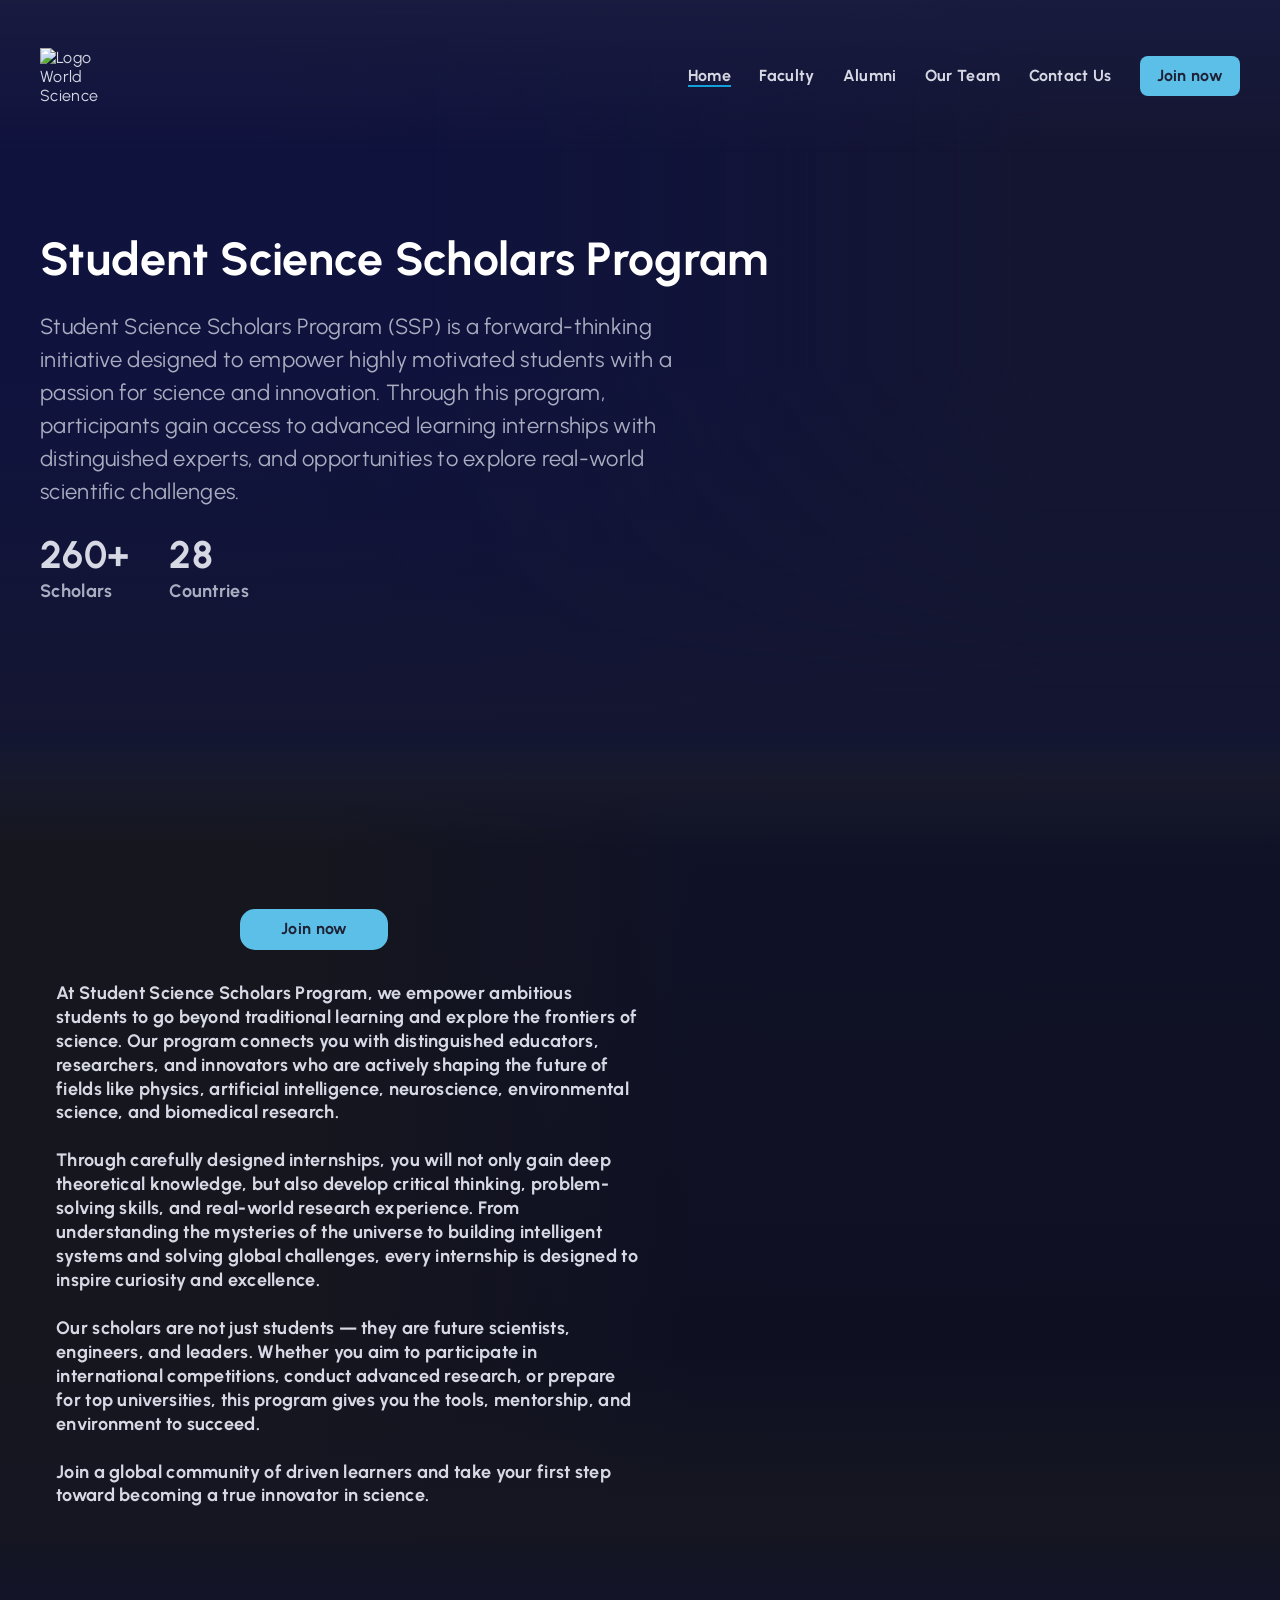
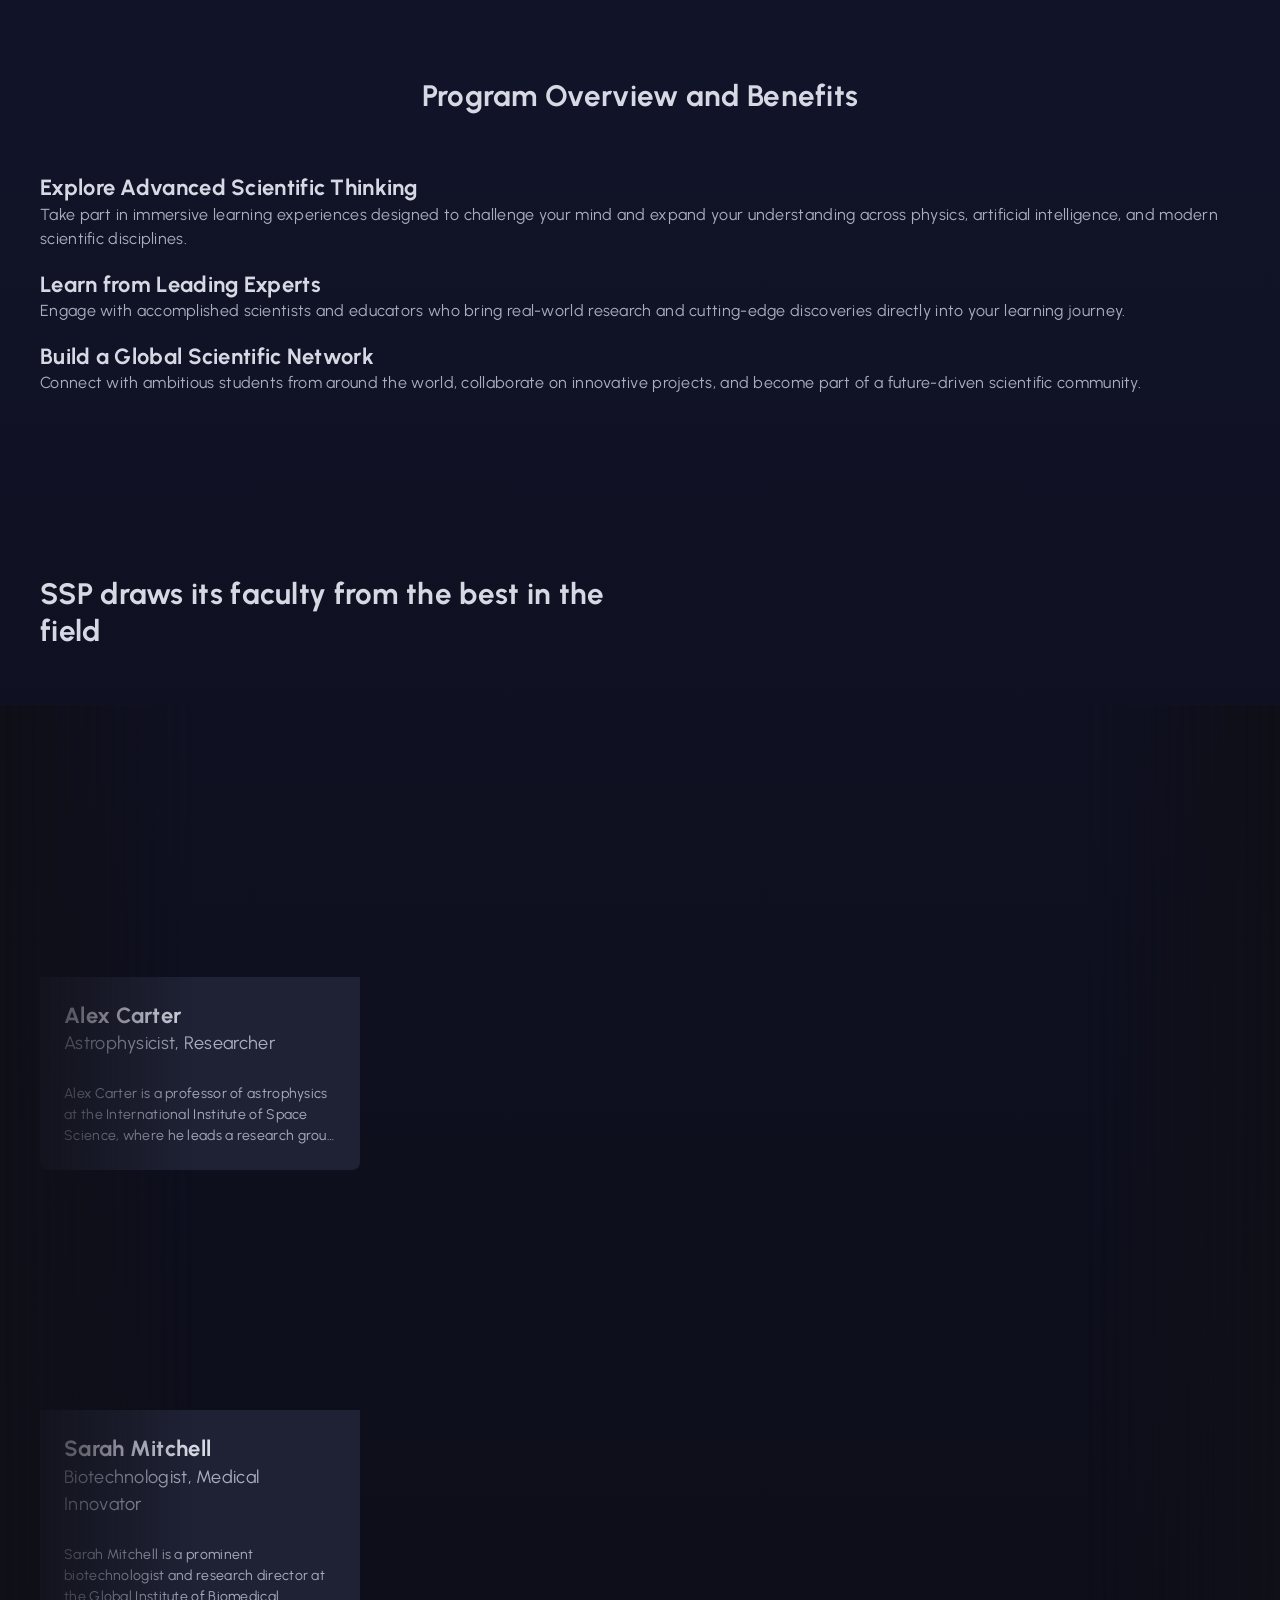
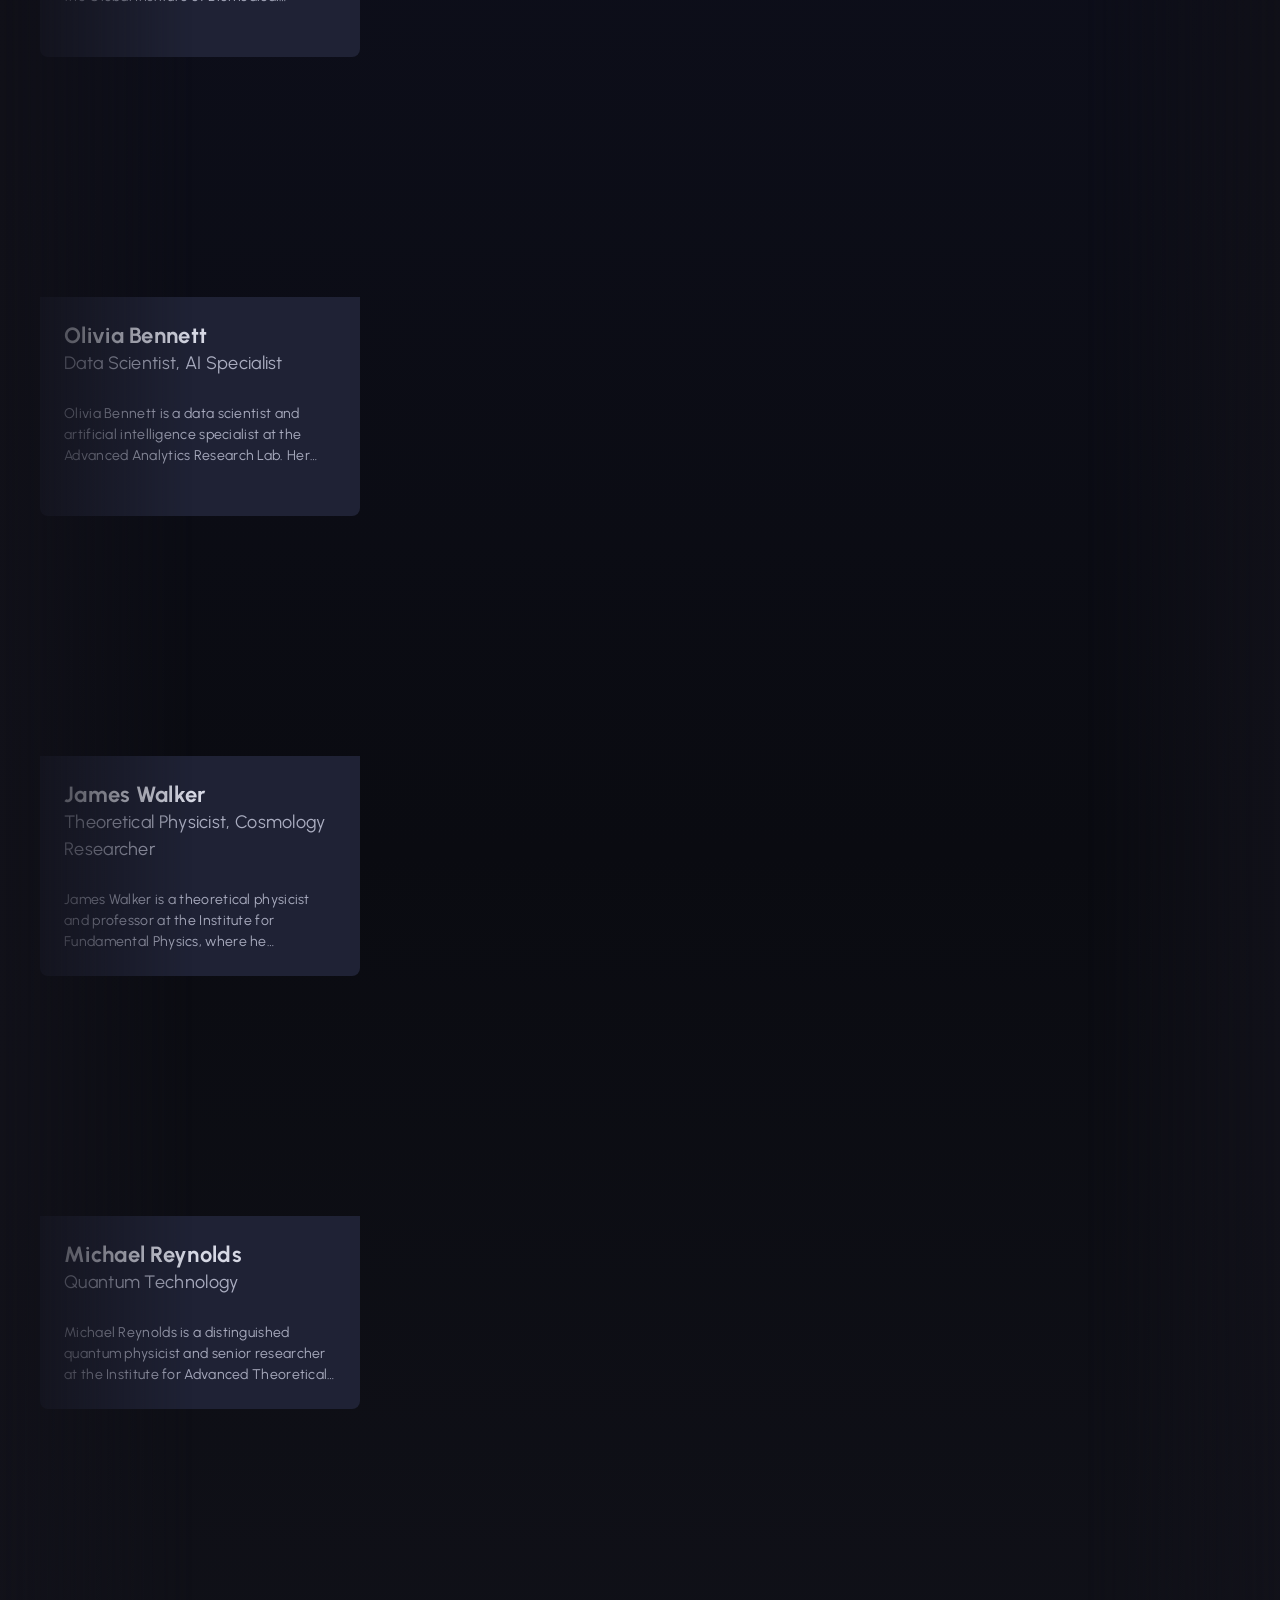
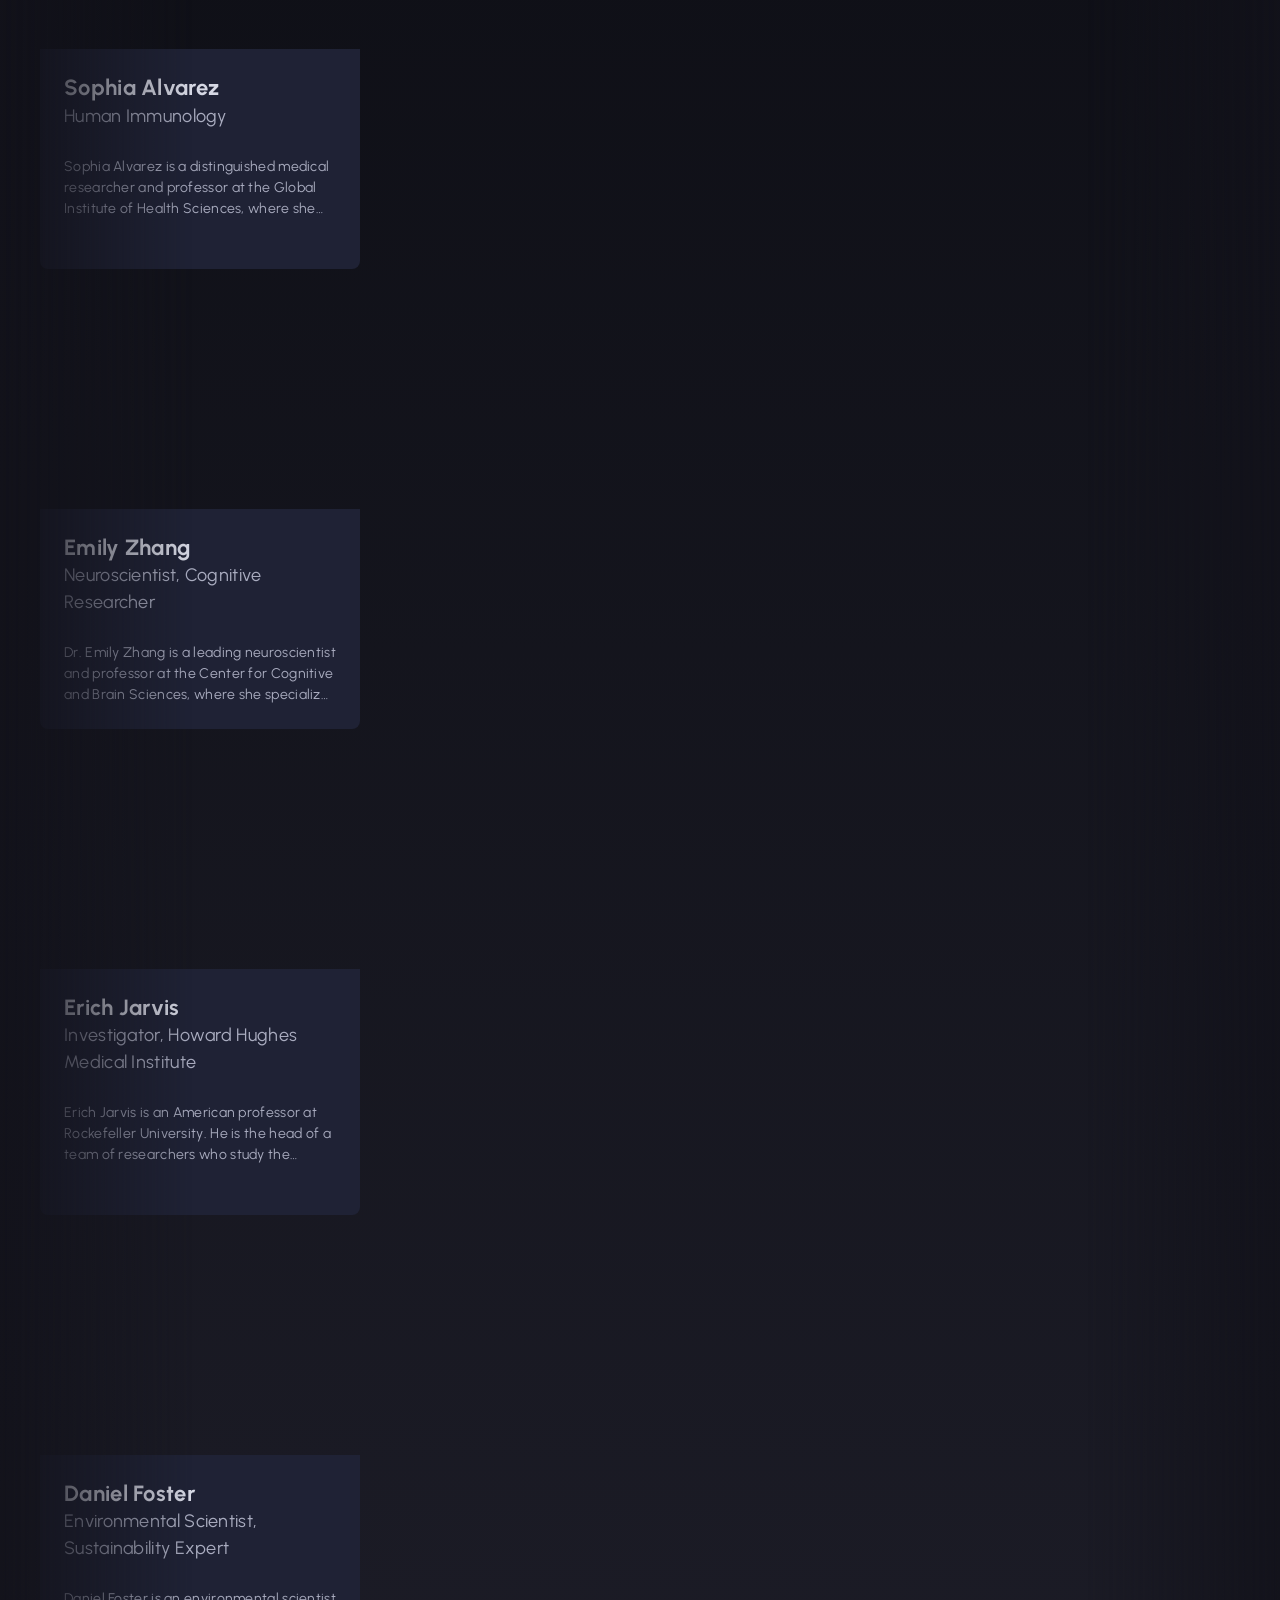
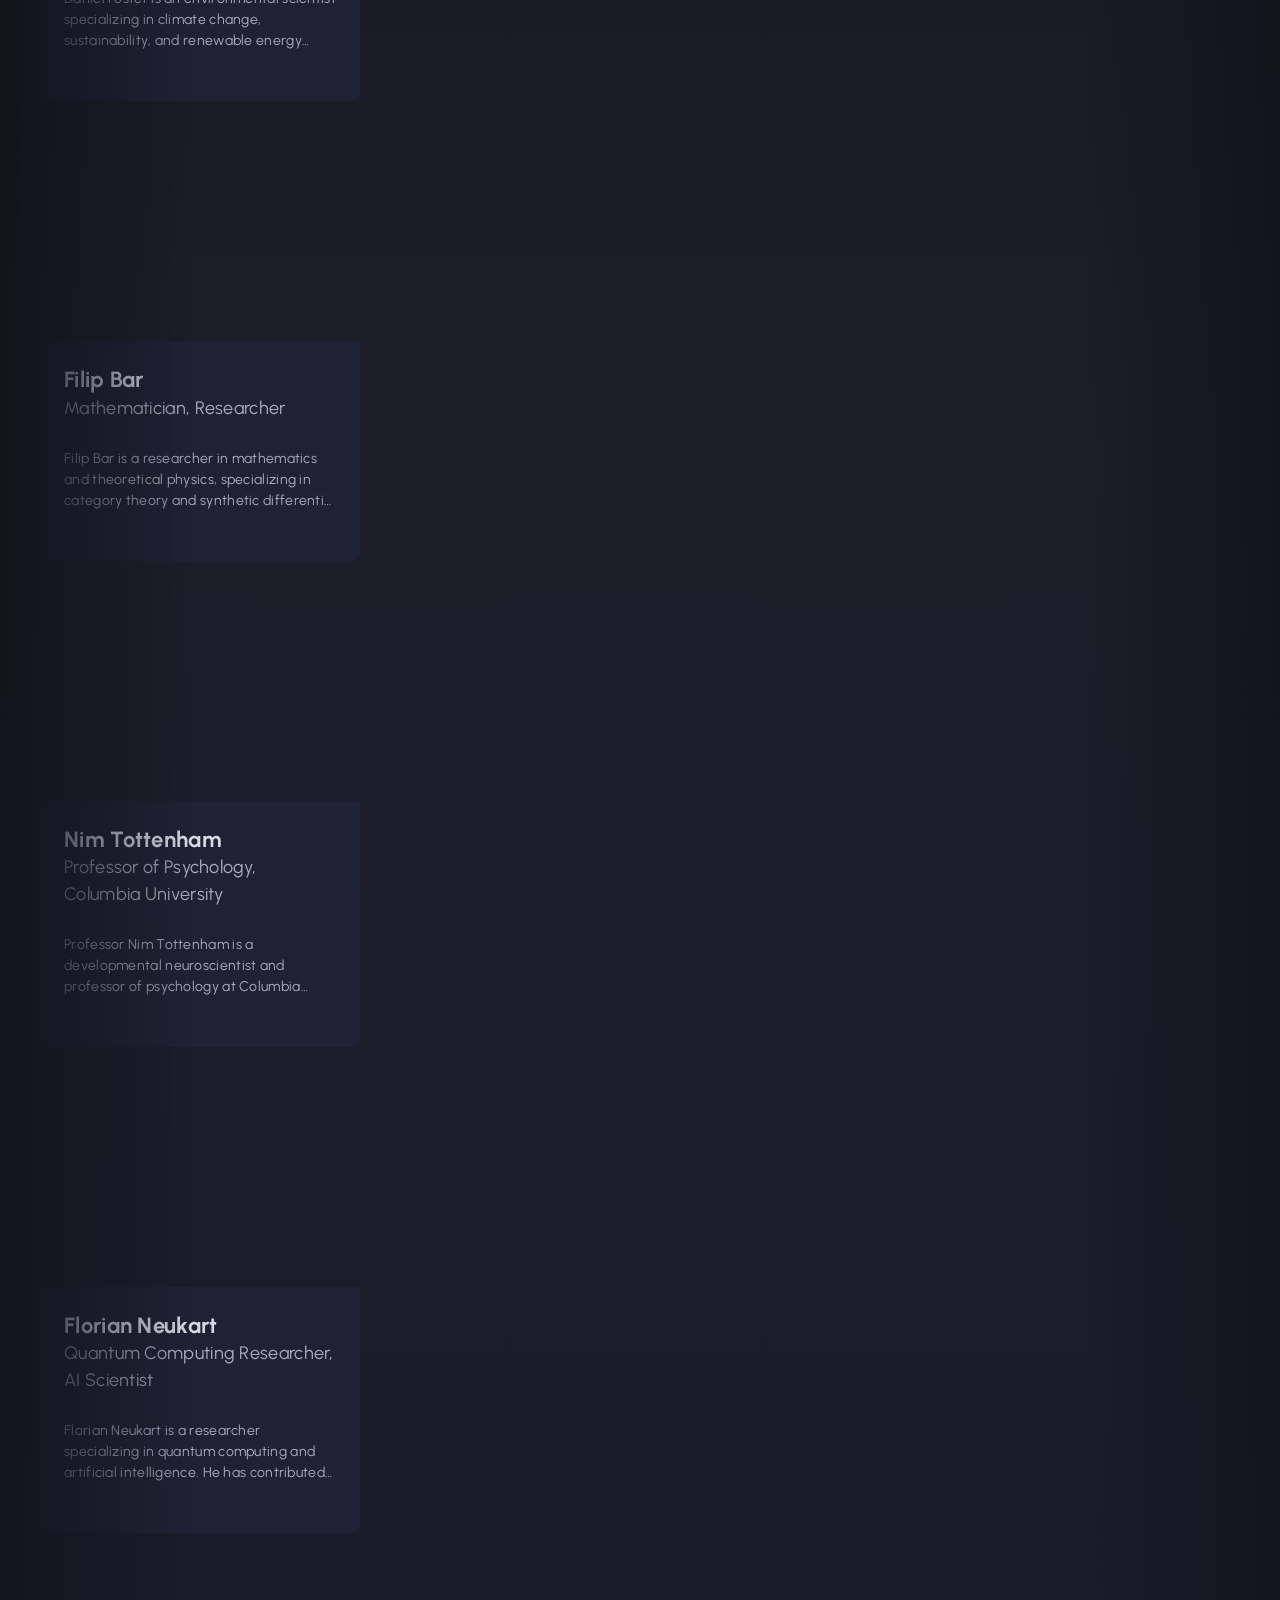
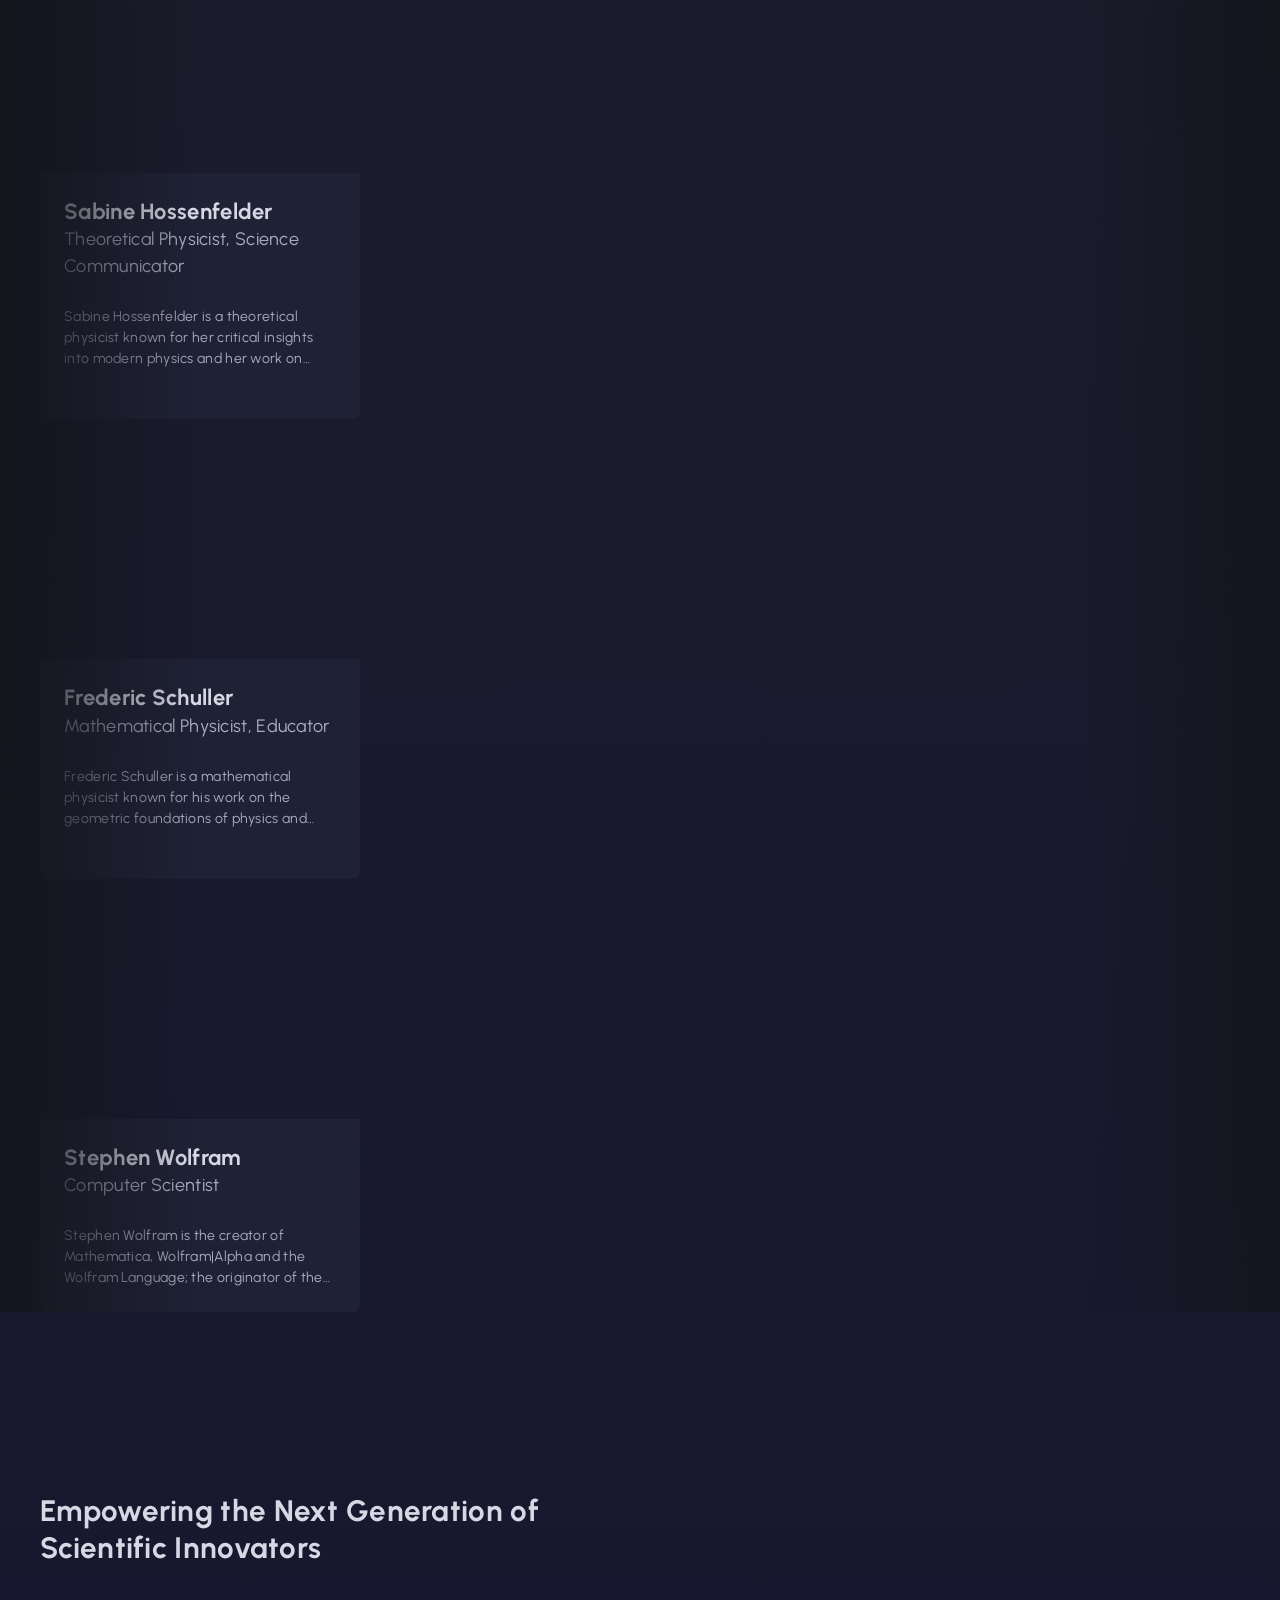
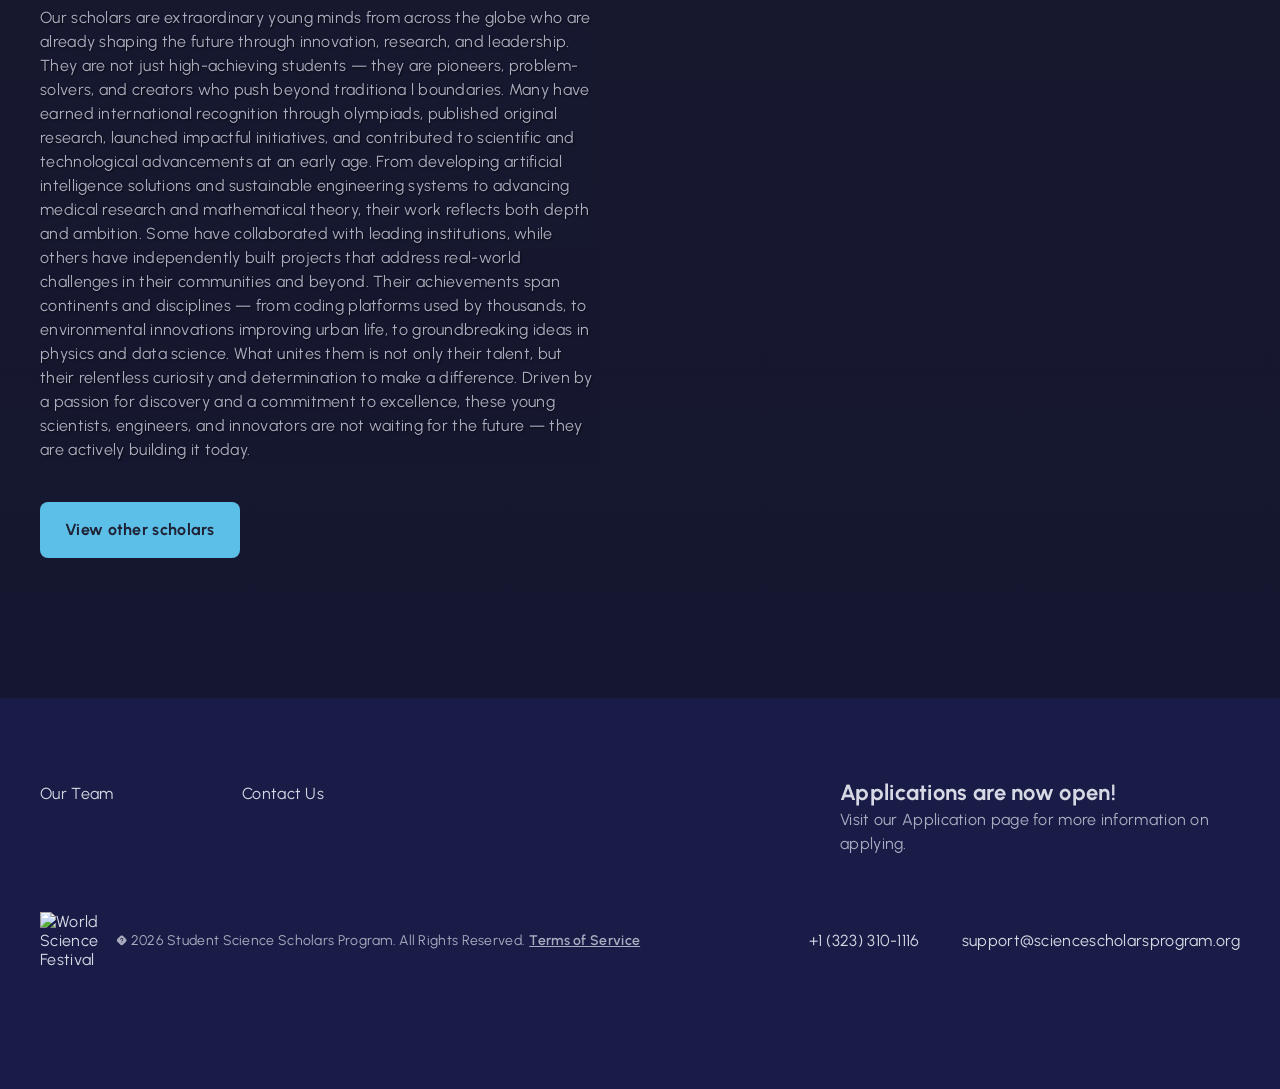
==== commit 607c161d: "Update index.html" ====
--- a/index.html
+++ b/index.html
@@ -639,7 +639,7 @@
                                     </li>
 
                                     <li class="menu-item page-id-524 single">
-                                        <a href="application-details" data-target="single">Apply Now</a>
+                                        <a href="alumni" data-target="single">Alumni</a>
                                     </li>
 
                                     <li class="menu-item page-id-802 single">
